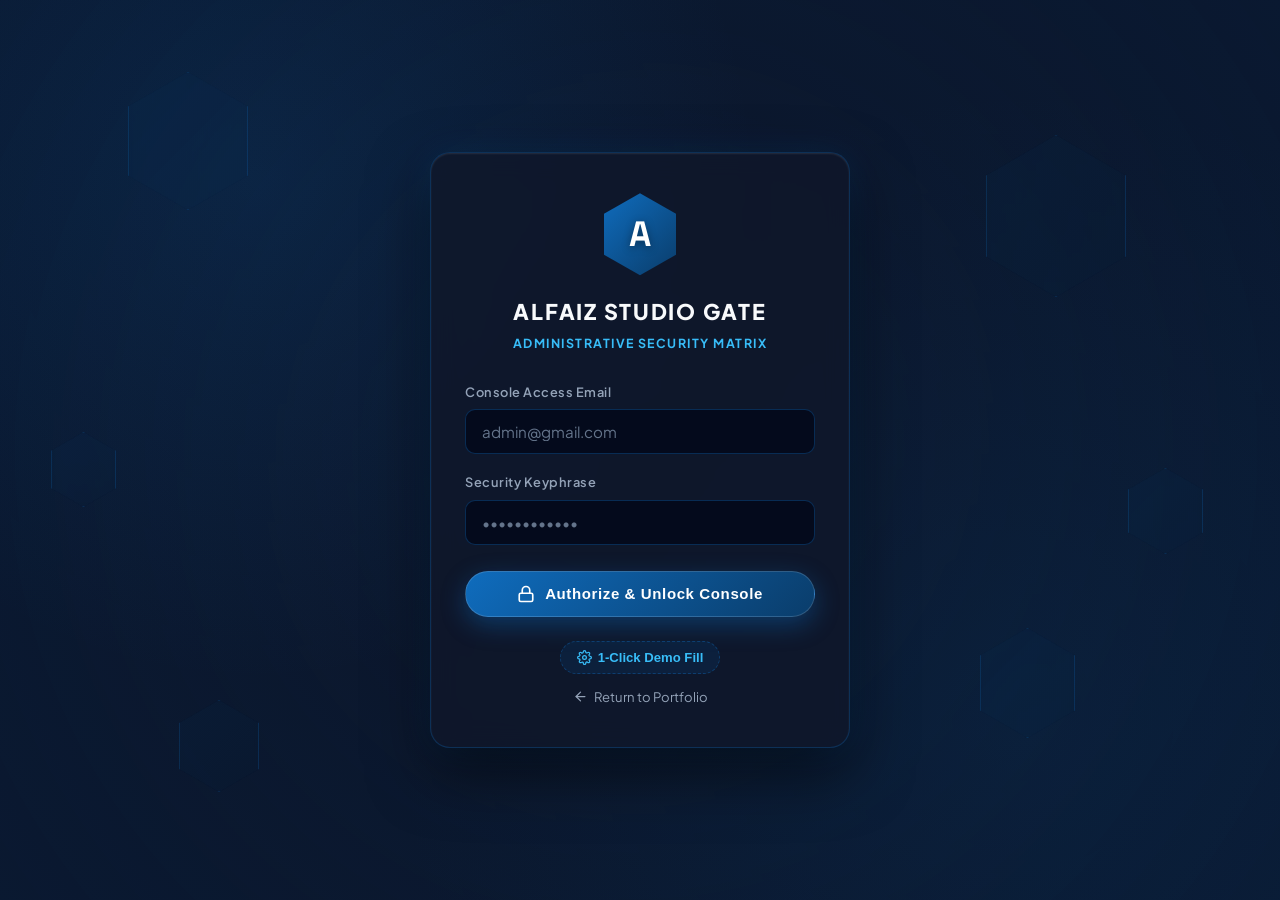
==== admin/index.html @ 5136eddb "ALFAIZ portfolio initial - HTML CSS JS" ====
<!DOCTYPE html>
<html lang="en">
<head>
  <meta charset="UTF-8">
  <meta name="viewport" content="width=device-width, initial-scale=1.0">
  <meta name="description" content="ALFAIZ Studio Control Console - High Performance Web Architecture Admin Matrix">
  <meta name="theme-color" content="#071120">
  <title>ALFAIZ // CONSOLE GATEWAY | Administrative Control Console</title>
  
  <!-- Google Fonts: Plus Jakarta Sans & Space Grotesk -->
  <link rel="preconnect" href="https://fonts.googleapis.com">
  <link rel="preconnect" href="https://fonts.gstatic.com" crossorigin>
  <link href="https://fonts.googleapis.com/css2?family=Plus+Jakarta+Sans:wght@400;500;600;700;800&family=Space+Grotesk:wght@600;700&display=swap" rel="stylesheet">
  
  <!-- Admin CSS -->
  <link rel="stylesheet" href="../css/admin.css">
  <link rel="icon" id="site-favicon" href="data:image/svg+xml,<svg xmlns=%22http://www.w3.org/2000/svg%22 viewBox=%220 0 100 100%22><polygon points=%2250,5 95,28 95,72 50,95 5,72 5,28%22 fill=%22%230F6CBD%22/><text x=%2250%22 y=%2264%22 font-family=%22sans-serif%22 font-weight=%22800%22 font-size=%2246%22 fill=%22white%22 text-anchor=%22middle%22>A</text></svg>">
</head>
<body>

  <div class="admin-layout">
    
    <!-- Sidebar -->
    <aside class="admin-sidebar" role="navigation" aria-label="Admin Navigation">
      <div class="sidebar-header">
        <div class="sidebar-logo-hex" aria-hidden="true">
          <span>A</span>
        </div>
        <div class="sidebar-brand-text">
          <span class="sidebar-brand-title">ALFAIZ STUDIO</span>
          <span class="sidebar-brand-badge">ARCHITECT CONSOLE</span>
        </div>
      </div>

      <nav class="sidebar-nav">
        <!-- 1. Branding -->
        <a href="#branding" class="sidebar-link active" data-tab="branding">
          <svg width="18" height="18" viewBox="0 0 24 24" fill="none" stroke="currentColor" stroke-width="2" stroke-linecap="round" stroke-linejoin="round">
            <path d="M12 2l3.09 6.26L22 9.27l-5 4.87 1.18 6.88L12 17.77l-6.18 3.25L7 14.14 2 9.27l6.91-1.01L12 2z"></path>
          </svg>
          <span>Branding</span>
        </a>

        <!-- 2. Hero -->
        <a href="#hero" class="sidebar-link" data-tab="hero">
          <svg width="18" height="18" viewBox="0 0 24 24" fill="none" stroke="currentColor" stroke-width="2" stroke-linecap="round" stroke-linejoin="round">
            <rect x="2" y="3" width="20" height="14" rx="2" ry="2"></rect>
            <line x1="8" y1="21" x2="16" y2="21"></line>
            <line x1="12" y1="17" x2="12" y2="21"></line>
          </svg>
          <span>Hero</span>
        </a>

        <!-- 3. Projects -->
        <a href="#projects" class="sidebar-link" data-tab="projects">
          <svg width="18" height="18" viewBox="0 0 24 24" fill="none" stroke="currentColor" stroke-width="2" stroke-linecap="round" stroke-linejoin="round">
            <polygon points="12 2 2 7 12 12 22 7 12 2"></polygon>
            <polyline points="2 17 12 22 22 17"></polyline>
            <polyline points="2 12 12 17 22 12"></polyline>
          </svg>
          <span>Projects</span>
        </a>

        <!-- 4. Experience -->
        <a href="#experience" class="sidebar-link" data-tab="experience">
          <svg width="18" height="18" viewBox="0 0 24 24" fill="none" stroke="currentColor" stroke-width="2" stroke-linecap="round" stroke-linejoin="round">
            <circle cx="12" cy="12" r="10"></circle>
            <polyline points="12 6 12 12 16 14"></polyline>
          </svg>
          <span>Experience</span>
        </a>

        <!-- 5. Skills -->
        <a href="#skills" class="sidebar-link" data-tab="skills">
          <svg width="18" height="18" viewBox="0 0 24 24" fill="none" stroke="currentColor" stroke-width="2" stroke-linecap="round" stroke-linejoin="round">
            <polygon points="13 2 3 14 12 14 11 22 21 10 12 10 13 2"></polygon>
          </svg>
          <span>Skills</span>
        </a>

        <!-- 6. Services -->
        <a href="#services" class="sidebar-link" data-tab="services">
          <svg width="18" height="18" viewBox="0 0 24 24" fill="none" stroke="currentColor" stroke-width="2" stroke-linecap="round" stroke-linejoin="round">
            <rect x="2" y="7" width="20" height="14" rx="2" ry="2"></rect>
            <path d="M16 21V5a2 2 0 0 0-2-2h-4a2 2 0 0 0-2 2v16"></path>
          </svg>
          <span>Services</span>
        </a>

        <!-- 7. Gig Generator -->
        <a href="#gig" class="sidebar-link" data-tab="gig">
          <svg width="18" height="18" viewBox="0 0 24 24" fill="none" stroke="currentColor" stroke-width="2" stroke-linecap="round" stroke-linejoin="round">
            <rect x="3" y="3" width="18" height="18" rx="2" ry="2"></rect>
            <circle cx="8.5" cy="8.5" r="1.5"></circle>
            <polyline points="21 15 16 10 5 21"></polyline>
          </svg>
          <span>Gig</span>
        </a>

        <!-- 8. Loader -->
        <a href="#loader" class="sidebar-link" data-tab="loader">
          <svg width="18" height="18" viewBox="0 0 24 24" fill="none" stroke="currentColor" stroke-width="2" stroke-linecap="round" stroke-linejoin="round">
            <line x1="12" y1="2" x2="12" y2="6"></line>
            <line x1="12" y1="18" x2="12" y2="22"></line>
            <line x1="4.93" y1="4.93" x2="7.76" y2="7.76"></line>
            <line x1="16.24" y1="16.24" x2="19.07" y2="19.07"></line>
            <line x1="2" y1="12" x2="6" y2="12"></line>
            <line x1="18" y1="12" x2="22" y2="12"></line>
            <line x1="4.93" y1="19.07" x2="7.76" y2="16.24"></line>
            <line x1="16.24" y1="7.76" x2="19.07" y2="4.93"></line>
          </svg>
          <span>Loader</span>
        </a>

        <!-- 9. SEO -->
        <a href="#seo" class="sidebar-link" data-tab="seo">
          <svg width="18" height="18" viewBox="0 0 24 24" fill="none" stroke="currentColor" stroke-width="2" stroke-linecap="round" stroke-linejoin="round">
            <circle cx="11" cy="11" r="8"></circle>
            <line x1="21" y1="21" x2="16.65" y2="16.65"></line>
          </svg>
          <span>SEO</span>
        </a>
      </nav>

      <div class="sidebar-footer">
        <a href="../index.html" target="_blank" class="sidebar-footer-btn btn-sidebar-view">
          <svg width="15" height="15" viewBox="0 0 24 24" fill="none" stroke="currentColor" stroke-width="2">
            <path d="M18 13v6a2 2 0 0 1-2 2H5a2 2 0 0 1-2-2V8a2 2 0 0 1 2-2h6"></path>
            <polyline points="15 3 21 3 21 9"></polyline>
            <line x1="10" y1="14" x2="21" y2="3"></line>
          </svg>
          <span>Open Live Portfolio</span>
        </a>

        <button type="button" class="sidebar-footer-btn btn-sidebar-logout" id="sidebar-logout-btn">
          <svg width="15" height="15" viewBox="0 0 24 24" fill="none" stroke="currentColor" stroke-width="2">
            <path d="M9 21H5a2 2 0 0 1-2-2V5a2 2 0 0 1 2-2h4"></path>
            <polyline points="16 17 21 12 16 7"></polyline>
            <line x1="21" y1="12" x2="9" y2="12"></line>
          </svg>
          <span>Sign Out of Matrix</span>
        </button>
      </div>
    </aside>

    <!-- Main Content Area -->
    <main class="admin-main">
      
      <!-- Top Sticky Bar -->
      <header class="admin-topbar">
        <div class="admin-topbar-title">
          <button type="button" id="admin-sidebar-toggle" style="background:none; border:none; color:#F8FAFC; cursor:pointer; display:none;" aria-label="Toggle menu">☰</button>
          <span id="topbar-tab-title">Branding</span>
        </div>

        <div class="admin-topbar-status">
          <div class="status-indicator-live">
            <span class="status-dot-pulse"></span>
            <span>Local Matrix Synced</span>
          </div>
        </div>
      </header>

      <div class="admin-content-pane">

        <!-- ================================================================
             TAB 1: BRANDING (localStorage 'alfaiz_branding')
             ================================================================ -->
        <section class="admin-tab-pane" id="tab-branding" style="display: block;">
          <div class="admin-panel-card">
            <div class="panel-header">
              <div>
                <h2 class="panel-title">Studio Identity &amp; Global Tokens</h2>
                <p class="panel-desc">Configure brand labels, favicon, and core system palette saved in local storage.</p>
              </div>
            </div>

            <form id="branding-form">
              <div class="admin-grid-2col" style="margin-bottom: 20px;">
                <div class="admin-field-group">
                  <label for="brand-logo-text" class="admin-field-label">Header Logo Text</label>
                  <input type="text" id="brand-logo-text" class="admin-input" placeholder="ALFAIZ | Web Architect" required>
                </div>

                <div class="admin-field-group">
                  <label for="brand-favicon-url" class="admin-field-label">Favicon Path / URL</label>
                  <input type="text" id="brand-favicon-url" class="admin-input" placeholder="favicon.ico">
                </div>
              </div>

              <div class="admin-grid-3col" style="margin-bottom: 26px;">
                <div class="admin-field-group">
                  <label for="brand-color-primary" class="admin-field-label">Primary Blue Token</label>
                  <input type="color" id="brand-color-primary" class="admin-input" value="#0F6CBD" style="height: 46px; padding: 4px;">
                </div>

                <div class="admin-field-group">
                  <label for="brand-color-dark" class="admin-field-label">Dark Blue Token</label>
                  <input type="color" id="brand-color-dark" class="admin-input" value="#0A3D6B" style="height: 46px; padding: 4px;">
                </div>

                <div class="admin-field-group">
                  <label for="brand-color-accent" class="admin-field-label">Cyan Accent Token</label>
                  <input type="color" id="brand-color-accent" class="admin-input" value="#38BDF8" style="height: 46px; padding: 4px;">
                </div>
              </div>

              <button type="submit" class="admin-btn admin-btn-primary">Save Branding Settings</button>
            </form>
          </div>
        </section>

        <!-- ================================================================
             TAB 2: HERO (localStorage 'alfaiz_hero')
             ================================================================ -->
        <section class="admin-tab-pane" id="tab-hero" style="display: none;">
          <div class="admin-panel-card">
            <div class="panel-header">
              <div>
                <h2 class="panel-title">Hero Section Messaging &amp; CTAs</h2>
                <p class="panel-desc">Update availability badge, H1 headlines, gray description, and primary button labels.</p>
              </div>
            </div>

            <form id="hero-form">
              <div class="admin-field-group" style="margin-bottom: 20px;">
                <label for="hero-badge-input" class="admin-field-label">Availability Badge Text</label>
                <input type="text" id="hero-badge-input" class="admin-input" placeholder="Available for freelance projects" required>
              </div>

              <div class="admin-grid-3col" style="margin-bottom: 20px;">
                <div class="admin-field-group">
                  <label for="hero-h1-part1" class="admin-field-label">H1 Prefix</label>
                  <input type="text" id="hero-h1-part1" class="admin-input" placeholder="Architecting" required>
                </div>

                <div class="admin-field-group">
                  <label for="hero-h1-gradient" class="admin-field-label">H1 Gradient Word</label>
                  <input type="text" id="hero-h1-gradient" class="admin-input" placeholder="Future-Ready" required>
                </div>

                <div class="admin-field-group">
                  <label for="hero-h1-part3" class="admin-field-label">H1 Suffix</label>
                  <input type="text" id="hero-h1-part3" class="admin-input" placeholder="Web Systems With Pure Speed" required>
                </div>
              </div>

              <div class="admin-field-group" style="margin-bottom: 20px;">
                <label for="hero-desc-input" class="admin-field-label">Corporate Description Copy</label>
                <textarea id="hero-desc-input" class="admin-input admin-textarea" rows="4" required></textarea>
              </div>

              <div class="admin-grid-2col" style="margin-bottom: 26px;">
                <div class="admin-field-group">
                  <label for="hero-btn1-input" class="admin-field-label">Primary Button Text (Blue)</label>
                  <input type="text" id="hero-btn1-input" class="admin-input" placeholder="Explore Selected Works" required>
                </div>

                <div class="admin-field-group">
                  <label for="hero-btn2-input" class="admin-field-label">Secondary Button Text (Fiverr)</label>
                  <input type="text" id="hero-btn2-input" class="admin-input" placeholder="Order Fiverr Gig" required>
                </div>
              </div>

              <button type="submit" class="admin-btn admin-btn-primary">Save Hero Matrix</button>
            </form>
          </div>
        </section>

        <!-- ================================================================
             TAB 3: PROJECTS CRUD (localStorage 'alfaiz_portfolio_v2')
             ================================================================ -->
        <section class="admin-tab-pane" id="tab-projects" style="display: none;">
          <!-- Add / Edit Project Form Card -->
          <div class="admin-panel-card">
            <div class="panel-header">
              <div>
                <h2 class="panel-title">Add / Edit System Deployment</h2>
                <p class="panel-desc">Manage the master project list loaded by projects.html and project-detail.html.</p>
              </div>
              <button type="button" class="admin-btn admin-btn-secondary" id="reset-projects-btn">Reset Defaults</button>
            </div>

            <form id="project-form">
              <input type="hidden" id="project-id-field">

              <div class="admin-grid-3col" style="margin-bottom: 20px;">
                <div class="admin-field-group">
                  <label for="project-title-input" class="admin-field-label">System Title *</label>
                  <input type="text" id="project-title-input" class="admin-input" placeholder="e.g. Nexus Global Financial Engine" required>
                </div>

                <div class="admin-field-group">
                  <label for="project-cat-input" class="admin-field-label">Category *</label>
                  <input type="text" id="project-cat-input" class="admin-input" placeholder="e.g. Fintech Core" required>
                </div>

                <div class="admin-field-group">
                  <label for="project-badge-input" class="admin-field-label">Speed / Status Badge</label>
                  <input type="text" id="project-badge-input" class="admin-input" placeholder="e.g. 99/100 SPEED">
                </div>
              </div>

              <div class="admin-grid-2col" style="margin-bottom: 20px;">
                <div class="admin-field-group">
                  <label for="project-img-input" class="admin-field-label">16:9 Cover Image URL *</label>
                  <input type="url" id="project-img-input" class="admin-input" placeholder="https://images.unsplash.com/..." required>
                </div>

                <div class="admin-field-group">
                  <label for="project-video-input" class="admin-field-label">Video Embed URL (YouTube/Demo)</label>
                  <input type="url" id="project-video-input" class="admin-input" placeholder="https://www.youtube-nocookie.com/embed/...">
                </div>
              </div>

              <div class="admin-field-group" style="margin-bottom: 20px;">
                <label for="project-desc-input" class="admin-field-label">Architecture Summary *</label>
                <textarea id="project-desc-input" class="admin-input admin-textarea" rows="3" placeholder="Describe the engineering architecture, latency reductions, and zero-framework implementation..." required></textarea>
              </div>

              <div class="admin-field-group" style="margin-bottom: 26px;">
                <label for="project-tags-input" class="admin-field-label">Technology Tags (comma-separated)</label>
                <input type="text" id="project-tags-input" class="admin-input" placeholder="Pure Vanilla JS, WebSocket, Canvas 2D, Binary Buffers">
              </div>

              <div style="display: flex; gap: 12px;">
                <button type="submit" class="admin-btn admin-btn-primary" id="project-submit-btn">Add System to Portfolio</button>
                <button type="button" class="admin-btn admin-btn-secondary" id="project-cancel-btn" style="display: none;">Cancel</button>
              </div>
            </form>
          </div>

          <!-- Existing Projects Table Card -->
          <div class="admin-panel-card">
            <div class="panel-header">
              <div>
                <h2 class="panel-title">Active Systems in Database</h2>
                <p class="panel-desc">All projects synced in localStorage key 'alfaiz_portfolio_v2'.</p>
              </div>
            </div>

            <div class="projects-table-wrap">
              <table class="admin-table">
                <thead>
                  <tr>
                    <th>Preview</th>
                    <th>System Name</th>
                    <th>Category</th>
                    <th>Tags</th>
                    <th>Status</th>
                    <th>Actions</th>
                  </tr>
                </thead>
                <tbody id="projects-table-body">
                  <!-- Populated dynamically by js/admin.js -->
                </tbody>
              </table>
            </div>
          </div>
        </section>

        <!-- ================================================================
             TAB 4: EXPERIENCE
             ================================================================ -->
        <section class="admin-tab-pane" id="tab-experience" style="display: none;">
          <div class="admin-panel-card">
            <div class="panel-header">
              <div>
                <h2 class="panel-title">Vertical Timeline Milestones</h2>
                <p class="panel-desc">Configure the career track record displayed on experience.html.</p>
              </div>
            </div>

            <div style="display: flex; flex-direction: column; gap: 16px;">
              <div style="background: rgba(2,6,23,0.5); padding: 20px; border-radius: 12px; border: 1px solid var(--admin-border);">
                <span class="table-badge" style="margin-bottom: 8px; display: inline-block;">2023 - PRESENT</span>
                <h3 style="font-size: 1.15rem; color: #F8FAFC; margin-bottom: 4px;">Principal Web Architect</h3>
                <div style="color: var(--admin-cyan); font-size: 0.88rem; margin-bottom: 10px;">Enterprise Distributed Systems</div>
                <p style="color: var(--admin-text-muted); font-size: 0.9rem;">Leading frontend architectural strategy for high-scale enterprise platforms. Replaced bloated framework bundles with vanilla micro-frontends.</p>
              </div>

              <div style="background: rgba(2,6,23,0.5); padding: 20px; border-radius: 12px; border: 1px solid var(--admin-border);">
                <span class="table-badge" style="margin-bottom: 8px; display: inline-block;">2021 - 2023</span>
                <h3 style="font-size: 1.15rem; color: #F8FAFC; margin-bottom: 4px;">Senior Web Performance Engineer</h3>
                <div style="color: var(--admin-cyan); font-size: 0.88rem; margin-bottom: 10px;">Global Institutional Liquidity Platform</div>
                <p style="color: var(--admin-text-muted); font-size: 0.9rem;">Spearheaded low-latency UI engineering for institutional algorithmic trading desks. Eliminated UI thread blocking and GC pauses.</p>
              </div>

              <div style="background: rgba(2,6,23,0.5); padding: 20px; border-radius: 12px; border: 1px solid var(--admin-border);">
                <span class="table-badge" style="margin-bottom: 8px; display: inline-block;">2019 - 2021</span>
                <h3 style="font-size: 1.15rem; color: #F8FAFC; margin-bottom: 4px;">Lead Frontend Systems Architect</h3>
                <div style="color: var(--admin-cyan); font-size: 0.88rem; margin-bottom: 10px;">Omnichannel Digital Engineering</div>
                <p style="color: var(--admin-text-muted); font-size: 0.9rem;">Standardized enterprise design systems, component specifications, and client-side caching strategies serving over 15 million monthly active users.</p>
              </div>
            </div>
          </div>
        </section>

        <!-- ================================================================
             TAB 5: SKILLS
             ================================================================ -->
        <section class="admin-tab-pane" id="tab-skills" style="display: none;">
          <div class="admin-panel-card">
            <div class="panel-header">
              <div>
                <h2 class="panel-title">Core Architectural Competencies</h2>
                <p class="panel-desc">Master engineering capabilities, benchmarks, and protocols.</p>
              </div>
            </div>

            <div class="admin-grid-3col">
              <div style="background: rgba(2,6,23,0.6); padding: 20px; border-radius: 12px; border: 1px solid var(--admin-border);">
                <h3 style="color: #38BDF8; font-size: 1rem; margin-bottom: 10px;">Frontend Standards</h3>
                <ul style="color: var(--admin-text-muted); font-size: 0.88rem; list-style: inside disc; display: flex; flex-direction: column; gap: 6px;">
                  <li>Native HTML5 Semantics</li>
                  <li>CSS Grid &amp; Flexbox Layouts</li>
                  <li>Pure Vanilla ES6+ Modules</li>
                  <li>Web Components &amp; Shadow DOM</li>
                </ul>
              </div>

              <div style="background: rgba(2,6,23,0.6); padding: 20px; border-radius: 12px; border: 1px solid var(--admin-border);">
                <h3 style="color: #38BDF8; font-size: 1rem; margin-bottom: 10px;">Performance &amp; Profiling</h3>
                <ul style="color: var(--admin-text-muted); font-size: 0.88rem; list-style: inside disc; display: flex; flex-direction: column; gap: 6px;">
                  <li>Core Web Vitals 99+ Certification</li>
                  <li>Memory Leak &amp; Heap Trace Audit</li>
                  <li>Canvas 2D Hardware Acceleration</li>
                  <li>Zero Layout Thrashing Enforcement</li>
                </ul>
              </div>

              <div style="background: rgba(2,6,23,0.6); padding: 20px; border-radius: 12px; border: 1px solid var(--admin-border);">
                <h3 style="color: #38BDF8; font-size: 1rem; margin-bottom: 10px;">Real-Time &amp; Security</h3>
                <ul style="color: var(--admin-text-muted); font-size: 0.88rem; list-style: inside disc; display: flex; flex-direction: column; gap: 6px;">
                  <li>Binary WebSocket ArrayBuffers</li>
                  <li>Server-Sent Events (SSE)</li>
                  <li>WebCrypto SubtleCrypto Signing</li>
                  <li>CSP Level 3 Strict Sandboxing</li>
                </ul>
              </div>
            </div>
          </div>
        </section>

        <!-- ================================================================
             TAB 6: SERVICES
             ================================================================ -->
        <section class="admin-tab-pane" id="tab-services" style="display: none;">
          <div class="admin-panel-card">
            <div class="panel-header">
              <div>
                <h2 class="panel-title">Active Service Offerings</h2>
                <p class="panel-desc">All 6 offerings mirrored from services.html.</p>
              </div>
            </div>

            <div class="admin-grid-3col">
              <div style="background: rgba(2,6,23,0.5); padding: 20px; border-radius: 12px; border: 1px solid var(--admin-border);">
                <h3 style="font-size: 1.05rem; color:#F8FAFC; margin-bottom: 6px;">01. Enterprise Architecture</h3>
                <p style="color: var(--admin-text-muted); font-size: 0.84rem;">Frontend blueprinting, decoupling monoliths, tokenized design systems.</p>
              </div>

              <div style="background: rgba(2,6,23,0.5); padding: 20px; border-radius: 12px; border: 1px solid var(--admin-border);">
                <h3 style="font-size: 1.05rem; color:#F8FAFC; margin-bottom: 6px;">02. Vanilla JS Engineering</h3>
                <p style="color: var(--admin-text-muted); font-size: 0.84rem;">Custom web applications and 3D glass interfaces with 0 dependencies.</p>
              </div>

              <div style="background: rgba(2,6,23,0.5); padding: 20px; border-radius: 12px; border: 1px solid var(--admin-border);">
                <h3 style="font-size: 1.05rem; color:#F8FAFC; margin-bottom: 6px;">03. Performance Auditing</h3>
                <p style="color: var(--admin-text-muted); font-size: 0.84rem;">Deep memory profiling and guaranteed 95+ Core Web Vitals.</p>
              </div>

              <div style="background: rgba(2,6,23,0.5); padding: 20px; border-radius: 12px; border: 1px solid var(--admin-border);">
                <h3 style="font-size: 1.05rem; color:#F8FAFC; margin-bottom: 6px;">04. Headless Modernization</h3>
                <p style="color: var(--admin-text-muted); font-size: 0.84rem;">Decoupled frontend transitions with offline IndexedDB caching.</p>
              </div>

              <div style="background: rgba(2,6,23,0.5); padding: 20px; border-radius: 12px; border: 1px solid var(--admin-border);">
                <h3 style="font-size: 1.05rem; color:#F8FAFC; margin-bottom: 6px;">05. Real-Time Telemetry</h3>
                <p style="color: var(--admin-text-muted); font-size: 0.84rem;">Binary WebSocket dashboards with 60FPS fluid canvas graphics.</p>
              </div>

              <div style="background: rgba(2,6,23,0.5); padding: 20px; border-radius: 12px; border: 1px solid var(--admin-border);">
                <h3 style="font-size: 1.05rem; color:#F8FAFC; margin-bottom: 6px;">06. Fiverr Fast-Track</h3>
                <p style="color: var(--admin-text-muted); font-size: 0.84rem;">Escrow-protected custom delivery in 24 to 72 business hours.</p>
              </div>
            </div>
          </div>
        </section>

        <!-- ================================================================
             TAB 7: GIG GENERATOR (Canvas 1280x769)
             ================================================================ -->
        <section class="admin-tab-pane" id="tab-gig" style="display: none;">
          <div class="admin-panel-card">
            <div class="panel-header">
              <div>
                <h2 class="panel-title">Fiverr Gig Image Generator (1280 x 769 px)</h2>
                <p class="panel-desc">Render and export verified high-resolution Fiverr gig cover images using the HTML5 Canvas API.</p>
              </div>
              <button type="button" class="admin-btn admin-btn-primary" id="download-gig-btn">
                <svg width="16" height="16" viewBox="0 0 24 24" fill="none" stroke="currentColor" stroke-width="2.2">
                  <path d="M21 15v4a2 2 0 0 1-2 2H5a2 2 0 0 1-2-2v-4"></path>
                  <polyline points="7 10 12 15 17 10"></polyline>
                  <line x1="12" y1="15" x2="12" y2="3"></line>
                </svg>
                <span>Download Gig Image (.png)</span>
              </button>
            </div>

            <div class="gig-generator-layout">
              <!-- Controls Column -->
              <div style="display: flex; flex-direction: column; gap: 16px;">
                <div class="admin-field-group">
                  <label for="gig-title-input" class="admin-field-label">Gig Headline</label>
                  <input type="text" id="gig-title-input" class="admin-input" value="ARCHITECTING FUTURE-READY WEB SYSTEMS">
                </div>

                <div class="admin-field-group">
                  <label for="gig-subtitle-input" class="admin-field-label">Subtitle / Promise</label>
                  <input type="text" id="gig-subtitle-input" class="admin-input" value="Pure Vanilla Performance • Sub-Second 0.3s Latency • Zero Framework Bloat">
                </div>

                <div class="admin-field-group">
                  <label for="gig-badge-input" class="admin-field-label">Top Trust Badge</label>
                  <input type="text" id="gig-badge-input" class="admin-input" value="VERIFIED PRO ARCHITECT • TOP RATED">
                </div>

                <div class="admin-field-group">
                  <label for="gig-bullet-1" class="admin-field-label">Feature Bullet 1</label>
                  <input type="text" id="gig-bullet-1" class="admin-input" value="✔ 100/100 Google Core Web Vitals Guaranteed">
                </div>

                <div class="admin-field-group">
                  <label for="gig-bullet-2" class="admin-field-label">Feature Bullet 2</label>
                  <input type="text" id="gig-bullet-2" class="admin-input" value="✔ Sub-Millisecond WebSocket &amp; 3D Glass UI">
                </div>

                <div class="admin-field-group">
                  <label for="gig-bullet-3" class="admin-field-label">Feature Bullet 3</label>
                  <input type="text" id="gig-bullet-3" class="admin-input" value="✔ 0 KB Framework Dependencies • Instant Render">
                </div>

                <div class="admin-field-group">
                  <label for="gig-theme-select" class="admin-field-label">Color Theme Profile</label>
                  <select id="gig-theme-select" class="admin-input admin-select">
                    <option value="navy">Navy Blue Enterprise (#0A1931)</option>
                    <option value="cyan">Cyber Cyan Dark (#020B18)</option>
                    <option value="solid">Solid Minimalist Dark (#0B192C)</option>
                  </select>
                </div>
              </div>

              <!-- Live Canvas Preview Box -->
              <div class="canvas-preview-box">
                <div class="canvas-info-strip">
                  <span>CANVAS PREVIEW • RATIO 1280:769 (FIVERR OPTIMIZED)</span>
                  <span style="color: #10B981;">60 FPS RENDER</span>
                </div>
                <!-- 1280 x 769 native resolution canvas -->
                <canvas id="gig-canvas" width="1280" height="769" class="gig-canvas-el"></canvas>
              </div>
            </div>
          </div>
        </section>

        <!-- ================================================================
             TAB 8: LOADER SETTINGS (localStorage 'alfaiz_loader_settings')
             ================================================================ -->
        <section class="admin-tab-pane" id="tab-loader" style="display: none;">
          <div class="admin-panel-card">
            <div class="panel-header">
              <div>
                <h2 class="panel-title">Global Preloader Configuration</h2>
                <p class="panel-desc">Customize loader animation type, timing speed, and accent colors for index.html.</p>
              </div>
              <button type="button" class="admin-btn admin-btn-secondary" id="test-loader-btn">Test Preloader Settings</button>
            </div>

            <form id="loader-settings-form">
              <div class="admin-grid-3col" style="margin-bottom: 24px;">
                <div class="admin-field-group">
                  <label for="loader-type-select" class="admin-field-label">Animation Type</label>
                  <select id="loader-type-select" class="admin-input admin-select">
                    <option value="circle">Circular Progress + Hexagon Logo</option>
                    <option value="progress">Linear Horizon Bar</option>
                    <option value="dots">Pulsing Multi-Dots</option>
                  </select>
                </div>

                <div class="admin-field-group">
                  <label for="loader-speed-select" class="admin-field-label">Timing Velocity</label>
                  <select id="loader-speed-select" class="admin-input admin-select">
                    <option value="fast">Fast (0.8s Total)</option>
                    <option value="normal" selected>Normal Corporate (1.4s Total)</option>
                    <option value="deliberate">Deliberate Enterprise (2.2s Total)</option>
                  </select>
                </div>

                <div class="admin-field-group">
                  <label for="loader-color-input" class="admin-field-label">Indicator Color</label>
                  <input type="color" id="loader-color-input" class="admin-input" value="#0F6CBD" style="height: 46px; padding: 4px;">
                </div>
              </div>

              <div style="background: rgba(2,6,23,0.5); padding: 20px; border-radius: 12px; border: 1px solid var(--admin-border); margin-bottom: 24px;">
                <h3 style="color: #38BDF8; font-size: 0.95rem; margin-bottom: 6px;">Solid White Background Guarantee</h3>
                <p style="color: var(--admin-text-muted); font-size: 0.88rem;">The production loader component is locked to <strong>SOLID WHITE #FFFFFF</strong> with zero transparency to prevent any hero element leakage during resource initialization.</p>
              </div>

              <button type="submit" class="admin-btn admin-btn-primary">Save Loader Configuration</button>
            </form>
          </div>
        </section>

        <!-- ================================================================
             TAB 9: SEO (localStorage 'alfaiz_seo')
             ================================================================ -->
        <section class="admin-tab-pane" id="tab-seo" style="display: none;">
          <div class="admin-panel-card">
            <div class="panel-header">
              <div>
                <h2 class="panel-title">SEO &amp; OpenGraph Meta Matrix</h2>
                <p class="panel-desc">Configure search crawl metadata and preview how your portfolio renders on Google SERPs.</p>
              </div>
            </div>

            <form id="seo-form">
              <div class="admin-field-group" style="margin-bottom: 20px;">
                <label for="seo-title-input" class="admin-field-label">Page Meta Title (50-60 characters)</label>
                <input type="text" id="seo-title-input" class="admin-input" value="ALFAIZ | Web Architect - High Performance Web Systems" required>
              </div>

              <div class="admin-field-group" style="margin-bottom: 20px;">
                <label for="seo-desc-input" class="admin-field-label">Meta Description (140-160 characters)</label>
                <textarea id="seo-desc-input" class="admin-input admin-textarea" rows="3" required>High-performance digital engineering crafted without framework overhead. Sub-second latency, rock-solid architectural stability, and frictionless scalability.</textarea>
              </div>

              <div class="admin-field-group" style="margin-bottom: 26px;">
                <label for="seo-keywords-input" class="admin-field-label">Meta Keywords</label>
                <input type="text" id="seo-keywords-input" class="admin-input" value="Web Architect, Vanilla JS, Performance Engineering, Core Web Vitals, Enterprise Frontend">
              </div>

              <!-- Live Google SERP Snippet Preview -->
              <div style="background: #FFFFFF; color: #1e293b; padding: 22px; border-radius: 12px; margin-bottom: 26px; border: 1px solid #DBEAFE;">
                <div style="font-size: 0.76rem; color: #475569; margin-bottom: 4px;">https://alfaiz-architect.com</div>
                <div id="serp-title-preview" style="font-size: 1.15rem; color: #1a0dab; font-weight: 600; text-decoration: underline; margin-bottom: 4px;">
                  ALFAIZ | Web Architect - High Performance Web Systems
                </div>
                <div id="serp-desc-preview" style="font-size: 0.88rem; color: #4b5563; line-height: 1.5;">
                  High-performance digital engineering crafted without framework overhead. Sub-second latency, rock-solid architectural stability, and frictionless scalability.
                </div>
              </div>

              <button type="submit" class="admin-btn admin-btn-primary">Save SEO Settings</button>
            </form>
          </div>
        </section>

      </div>
    </main>

  </div>

  <!-- Global Admin Toast Notification -->
  <div class="admin-toast" id="admin-toast" role="status" aria-live="polite">
    <svg width="20" height="20" viewBox="0 0 24 24" fill="none" stroke="#10B981" stroke-width="2.5">
      <polyline points="20 6 9 17 4 12"></polyline>
    </svg>
    <span id="toast-message">Configuration saved successfully!</span>
  </div>

  <!-- Admin System JS -->
  <script src="../js/admin.js"></script>
</body>
</html>
---- css/admin.css ----
/* ==========================================================================
   ALFAIZ | Administrative Security Matrix & Console Styles
   Theme: High-Tech Security Matrix (Dark Navy #0A1931, Cyan & Blue #0F6CBD)
   ========================================================================== */

:root {
  --admin-bg: #0A1931;
  --admin-surface: #0F172A;
  --admin-surface-card: rgba(15, 23, 42, 0.85);
  --admin-sidebar-bg: #071120;
  --admin-border: rgba(15, 108, 189, 0.28);
  --admin-border-focus: #0F6CBD;
  --admin-blue-primary: #0F6CBD;
  --admin-blue-dark: #0A3D6B;
  --admin-blue-glow: rgba(15, 108, 189, 0.4);
  --admin-cyan: #38BDF8;
  --admin-text-main: #F1F5F9;
  --admin-text-muted: #94A3B8;
  --admin-text-dim: #64748B;
  --admin-success: #10B981;
  --admin-danger: #EF4444;
  --admin-font: 'Plus Jakarta Sans', -apple-system, BlinkMacSystemFont, sans-serif;
  --admin-mono: 'Space Grotesk', monospace;
}

*, *::before, *::after {
  box-sizing: border-box;
  margin: 0;
  padding: 0;
}

body {
  font-family: var(--admin-font);
  color: var(--admin-text-main);
  background-color: var(--admin-bg);
  line-height: 1.6;
  min-height: 100vh;
  -webkit-font-smoothing: antialiased;
}

/* --------------------------------------------------------------------------
   1. Admin Login Page: Floating Hexagons & Center Card (420px)
   -------------------------------------------------------------------------- */
body.admin-login-body {
  background-color: #0A1931;
  display: flex;
  align-items: center;
  justify-content: center;
  position: relative;
  overflow: hidden;
  padding: 24px;
}

/* Floating Hexagons via pseudo-element & background elements */
.admin-login-body::before {
  content: '';
  position: fixed;
  inset: 0;
  background: 
    radial-gradient(circle at 20% 20%, rgba(15, 108, 189, 0.15) 0%, transparent 40%),
    radial-gradient(circle at 80% 80%, rgba(10, 61, 107, 0.2) 0%, transparent 50%),
    radial-gradient(circle at 50% 50%, rgba(15, 23, 42, 0.6) 0%, #0A1931 100%);
  pointer-events: none;
  z-index: 0;
}

/* Floating Hexagon Containers */
.hex-backdrop {
  position: fixed;
  inset: 0;
  pointer-events: none;
  z-index: 1;
  overflow: hidden;
}

.floating-hex {
  position: absolute;
  width: 90px;
  height: 104px;
  clip-path: polygon(50% 0%, 100% 25%, 100% 75%, 50% 100%, 0% 75%, 0% 25%);
  border: 1px solid rgba(15, 108, 189, 0.22);
  background: linear-gradient(135deg, rgba(15, 108, 189, 0.04) 0%, rgba(10, 61, 107, 0.02) 100%);
  backdrop-filter: blur(2px);
  will-change: transform;
}

.hex-1 {
  top: 8%;
  left: 10%;
  width: 120px;
  height: 138px;
  animation: floatHex 12s ease-in-out infinite alternate;
}

.hex-2 {
  bottom: 12%;
  left: 14%;
  width: 80px;
  height: 92px;
  animation: floatHex 9s ease-in-out infinite alternate-reverse;
}

.hex-3 {
  top: 15%;
  right: 12%;
  width: 140px;
  height: 162px;
  animation: floatHex 14s ease-in-out infinite alternate;
}

.hex-4 {
  bottom: 18%;
  right: 16%;
  width: 95px;
  height: 110px;
  animation: floatHex 10s ease-in-out infinite alternate-reverse;
}

.hex-5 {
  top: 48%;
  left: 4%;
  width: 65px;
  height: 75px;
  animation: floatHex 8s ease-in-out infinite alternate;
}

.hex-6 {
  top: 52%;
  right: 6%;
  width: 75px;
  height: 86px;
  animation: floatHex 11s ease-in-out infinite alternate-reverse;
}

@keyframes floatHex {
  0% {
    transform: translateY(0) rotate(0deg);
    border-color: rgba(15, 108, 189, 0.18);
  }
  50% {
    border-color: rgba(15, 108, 189, 0.38);
    box-shadow: 0 0 20px rgba(15, 108, 189, 0.15);
  }
  100% {
    transform: translateY(-28px) rotate(15deg);
    border-color: rgba(15, 108, 189, 0.22);
  }
}

/* Center Login Card: exactly 420px, rgba(15,23,42,0.8), blur 12px, border #0F6CBD */
.login-card {
  position: relative;
  z-index: 10;
  width: 420px;
  max-width: 100%;
  background: rgba(15, 23, 42, 0.8);
  backdrop-filter: blur(12px);
  -webkit-backdrop-filter: blur(12px);
  border: 1px solid rgba(15, 108, 189, 0.3);
  border-radius: 20px;
  box-shadow: 
    0 24px 60px rgba(0, 0, 0, 0.55),
    0 0 35px rgba(15, 108, 189, 0.18),
    inset 0 1px 2px rgba(255, 255, 255, 0.1);
  padding: 40px 34px;
  display: flex;
  flex-direction: column;
  align-items: center;
  transition: border-color 0.3s ease, box-shadow 0.3s ease;
}

.login-card:hover {
  border-color: rgba(15, 108, 189, 0.45);
  box-shadow: 
    0 28px 70px rgba(0, 0, 0, 0.65),
    0 0 45px rgba(15, 108, 189, 0.25);
}

/* Hexagon Logo */
.hex-logo-wrapper {
  position: relative;
  margin-bottom: 20px;
  display: flex;
  align-items: center;
  justify-content: center;
}

.hex-logo-shape {
  width: 72px;
  height: 82px;
  clip-path: polygon(50% 0%, 100% 25%, 100% 75%, 50% 100%, 0% 75%, 0% 25%);
  background: linear-gradient(135deg, #0F6CBD 0%, #0A3D6B 100%);
  display: flex;
  align-items: center;
  justify-content: center;
  color: #FFFFFF;
  box-shadow: 0 0 20px rgba(15, 108, 189, 0.6);
  position: relative;
  transition: transform 0.3s ease;
}

.hex-logo-shape:hover {
  transform: scale(1.06) rotate(5deg);
}

.hex-logo-letter {
  font-family: var(--admin-mono);
  font-size: 2.2rem;
  font-weight: 800;
  letter-spacing: -0.02em;
  color: #FFFFFF;
  text-shadow: 0 2px 8px rgba(0, 0, 0, 0.4);
}

/* Titles */
.login-title {
  font-size: 1.35rem;
  font-weight: 800;
  letter-spacing: 0.08em;
  color: #F8FAFC;
  text-align: center;
  margin-bottom: 4px;
}

.login-subtitle {
  font-size: 0.78rem;
  font-weight: 700;
  letter-spacing: 0.12em;
  text-transform: uppercase;
  color: var(--admin-cyan);
  text-align: center;
  margin-bottom: 28px;
}

/* Login Form */
.login-form {
  width: 100%;
  display: flex;
  flex-direction: column;
  gap: 18px;
}

.admin-field-group {
  display: flex;
  flex-direction: column;
  gap: 7px;
  width: 100%;
}

.admin-field-label {
  font-size: 0.8rem;
  font-weight: 600;
  color: var(--admin-text-muted);
  letter-spacing: 0.04em;
  display: flex;
  justify-content: space-between;
}

.admin-input-wrap {
  position: relative;
  width: 100%;
}

.admin-input {
  width: 100%;
  background: rgba(2, 6, 23, 0.7);
  border: 1px solid rgba(15, 108, 189, 0.35);
  border-radius: 10px;
  color: #F8FAFC;
  padding: 12px 16px;
  font-size: 0.95rem;
  font-family: var(--admin-font);
  outline: none;
  transition: all 0.2s ease;
}

.admin-input:focus {
  border-color: var(--admin-blue-primary);
  background: rgba(2, 6, 23, 0.9);
  box-shadow: 0 0 0 3px rgba(15, 108, 189, 0.25), 0 0 16px rgba(15, 108, 189, 0.2);
}

.admin-input::placeholder {
  color: var(--admin-text-dim);
}

/* Authorize Button (Gradient #0F6CBD to #0A3D6B) */
.btn-auth-unlock {
  width: 100%;
  background: linear-gradient(135deg, #0F6CBD 0%, #0A3D6B 100%);
  color: #FFFFFF;
  border: 1px solid rgba(255, 255, 255, 0.15);
  border-radius: 50px;
  padding: 13px 20px;
  font-size: 0.94rem;
  font-weight: 700;
  letter-spacing: 0.04em;
  cursor: pointer;
  display: inline-flex;
  align-items: center;
  justify-content: center;
  gap: 10px;
  box-shadow: 0 8px 24px rgba(15, 108, 189, 0.4);
  transition: all 0.25s ease;
  margin-top: 8px;
}

.btn-auth-unlock:hover {
  background: linear-gradient(135deg, #1377ce 0%, #0c4a81 100%);
  transform: translateY(-2px);
  box-shadow: 0 12px 28px rgba(15, 108, 189, 0.55), 0 0 20px rgba(15, 108, 189, 0.35);
}

.btn-auth-unlock:active {
  transform: translateY(0);
}

/* Error Notification */
.auth-error-banner {
  display: none;
  width: 100%;
  background: rgba(239, 68, 68, 0.15);
  border: 1px solid rgba(239, 68, 68, 0.4);
  color: #FCA5A5;
  font-size: 0.82rem;
  font-weight: 600;
  padding: 10px 14px;
  border-radius: 8px;
  text-align: center;
}

.auth-error-banner.active {
  display: block;
  animation: shakeError 0.4s ease;
}

@keyframes shakeError {
  0%, 100% { transform: translateX(0); }
  20%, 60% { transform: translateX(-6px); }
  40%, 80% { transform: translateX(6px); }
}

/* Secondary Actions / Links */
.login-card-links {
  display: flex;
  flex-direction: column;
  align-items: center;
  gap: 12px;
  margin-top: 24px;
  width: 100%;
}

.demo-fill-btn {
  background: rgba(15, 108, 189, 0.12);
  border: 1px dashed rgba(15, 108, 189, 0.4);
  color: var(--admin-cyan);
  font-size: 0.82rem;
  font-weight: 600;
  padding: 8px 16px;
  border-radius: 50px;
  cursor: pointer;
  display: inline-flex;
  align-items: center;
  gap: 6px;
  transition: all 0.2s ease;
}

.demo-fill-btn:hover {
  background: rgba(15, 108, 189, 0.22);
  border-color: var(--admin-blue-primary);
  color: #FFFFFF;
}

.return-portfolio-link {
  color: var(--admin-text-muted);
  font-size: 0.82rem;
  text-decoration: none;
  display: inline-flex;
  align-items: center;
  gap: 6px;
  transition: color 0.2s ease;
}

.return-portfolio-link:hover {
  color: #FFFFFF;
}

/* --------------------------------------------------------------------------
   2. Admin Dashboard Layout: Sidebar + Main Content
   -------------------------------------------------------------------------- */
.admin-layout {
  display: flex;
  min-height: 100vh;
  background-color: #07101e;
}

/* Sidebar */
.admin-sidebar {
  width: 270px;
  background: var(--admin-sidebar-bg);
  border-right: 1px solid var(--admin-border);
  display: flex;
  flex-direction: column;
  position: fixed;
  top: 0;
  bottom: 0;
  left: 0;
  z-index: 100;
  transition: transform 0.3s ease;
}

.sidebar-header {
  padding: 24px 20px;
  display: flex;
  align-items: center;
  gap: 14px;
  border-bottom: 1px solid var(--admin-border);
}

.sidebar-logo-hex {
  width: 38px;
  height: 44px;
  clip-path: polygon(50% 0%, 100% 25%, 100% 75%, 50% 100%, 0% 75%, 0% 25%);
  background: linear-gradient(135deg, #0F6CBD 0%, #0A3D6B 100%);
  display: flex;
  align-items: center;
  justify-content: center;
  color: #FFFFFF;
  font-weight: 800;
  font-size: 1.2rem;
}

.sidebar-brand-text {
  display: flex;
  flex-direction: column;
}

.sidebar-brand-title {
  font-size: 1rem;
  font-weight: 800;
  letter-spacing: 0.05em;
  color: #F8FAFC;
}

.sidebar-brand-badge {
  font-size: 0.68rem;
  font-weight: 700;
  color: var(--admin-cyan);
  letter-spacing: 0.08em;
  text-transform: uppercase;
}

/* Sidebar Navigation */
.sidebar-nav {
  padding: 20px 14px;
  display: flex;
  flex-direction: column;
  gap: 6px;
  flex-grow: 1;
  overflow-y: auto;
}

.sidebar-link {
  display: flex;
  align-items: center;
  gap: 12px;
  padding: 10px 14px;
  color: var(--admin-text-muted);
  text-decoration: none;
  font-size: 0.88rem;
  font-weight: 600;
  border-radius: 10px;
  transition: all 0.2s ease;
  cursor: pointer;
  border: 1px solid transparent;
}

.sidebar-link:hover {
  color: #F8FAFC;
  background: rgba(15, 108, 189, 0.12);
}

.sidebar-link.active {
  color: #FFFFFF;
  background: linear-gradient(90deg, rgba(15, 108, 189, 0.28) 0%, rgba(10, 61, 107, 0.15) 100%);
  border-color: rgba(15, 108, 189, 0.4);
}

.sidebar-link svg {
  color: var(--admin-cyan);
  flex-shrink: 0;
}

/* Sidebar Footer */
.sidebar-footer {
  padding: 18px 14px;
  border-top: 1px solid var(--admin-border);
  display: flex;
  flex-direction: column;
  gap: 10px;
}

.sidebar-footer-btn {
  display: flex;
  align-items: center;
  justify-content: center;
  gap: 8px;
  padding: 9px 12px;
  border-radius: 8px;
  font-size: 0.82rem;
  font-weight: 600;
  cursor: pointer;
  text-decoration: none;
  transition: all 0.2s ease;
}

.btn-sidebar-view {
  background: rgba(255, 255, 255, 0.05);
  color: var(--admin-text-muted);
  border: 1px solid rgba(255, 255, 255, 0.1);
}

.btn-sidebar-view:hover {
  background: rgba(255, 255, 255, 0.1);
  color: #FFFFFF;
}

.btn-sidebar-logout {
  background: rgba(239, 68, 68, 0.12);
  color: #FCA5A5;
  border: 1px solid rgba(239, 68, 68, 0.3);
}

.btn-sidebar-logout:hover {
  background: rgba(239, 68, 68, 0.25);
  color: #FFFFFF;
}

/* Main Content Area */
.admin-main {
  margin-left: 270px;
  flex-grow: 1;
  min-height: 100vh;
  display: flex;
  flex-direction: column;
  background: #091426;
}

.admin-topbar {
  height: 68px;
  background: rgba(11, 25, 44, 0.85);
  backdrop-filter: blur(12px);
  border-bottom: 1px solid var(--admin-border);
  display: flex;
  align-items: center;
  justify-content: space-between;
  padding: 0 32px;
  position: sticky;
  top: 0;
  z-index: 90;
}

.admin-topbar-title {
  font-size: 1.15rem;
  font-weight: 800;
  color: #F8FAFC;
  display: flex;
  align-items: center;
  gap: 10px;
}

.admin-topbar-status {
  display: flex;
  align-items: center;
  gap: 16px;
}

.status-indicator-live {
  display: inline-flex;
  align-items: center;
  gap: 8px;
  font-size: 0.78rem;
  font-weight: 600;
  color: #10B981;
  background: rgba(16, 185, 129, 0.12);
  padding: 4px 12px;
  border-radius: 50px;
  border: 1px solid rgba(16, 185, 129, 0.3);
}

.status-dot-pulse {
  width: 8px;
  height: 8px;
  border-radius: 50%;
  background: #10B981;
  box-shadow: 0 0 8px #10B981;
}

.admin-content-pane {
  padding: 32px;
  flex-grow: 1;
  max-width: 1200px;
  width: 100%;
}

/* Admin Card Container */
.admin-panel-card {
  background: rgba(15, 23, 42, 0.8);
  border: 1px solid var(--admin-border);
  border-radius: 16px;
  padding: 30px;
  box-shadow: 0 10px 30px rgba(0, 0, 0, 0.25);
  margin-bottom: 28px;
}

.admin-panel-card:last-child {
  margin-bottom: 0;
}

.panel-header {
  display: flex;
  justify-content: space-between;
  align-items: flex-start;
  margin-bottom: 24px;
  padding-bottom: 16px;
  border-bottom: 1px solid rgba(15, 108, 189, 0.18);
  flex-wrap: wrap;
  gap: 14px;
}

.panel-title {
  font-size: 1.25rem;
  font-weight: 800;
  color: #F8FAFC;
}

.panel-desc {
  font-size: 0.88rem;
  color: var(--admin-text-muted);
}

/* Forms Grid */
.admin-grid-2col {
  display: grid;
  grid-template-columns: repeat(2, 1fr);
  gap: 20px;
}

.admin-grid-3col {
  display: grid;
  grid-template-columns: repeat(3, 1fr);
  gap: 20px;
}

.admin-textarea {
  min-height: 100px;
  resize: vertical;
}

.admin-select {
  appearance: none;
  background-image: url("data:image/svg+xml,%3Csvg xmlns='http://www.w3.org/2000/svg' width='16' height='16' viewBox='0 0 24 24' fill='none' stroke='%2338BDF8' stroke-width='2'%3E%3Cpolyline points='6 9 12 15 18 9'%3E%3C/polyline%3E%3C/svg%3E");
  background-repeat: no-repeat;
  background-position: right 14px center;
}

.admin-btn {
  display: inline-flex;
  align-items: center;
  justify-content: center;
  gap: 8px;
  padding: 10px 22px;
  font-size: 0.88rem;
  font-weight: 700;
  border-radius: 50px;
  cursor: pointer;
  border: none;
  transition: all 0.2s ease;
}

.admin-btn-primary {
  background: linear-gradient(135deg, #0F6CBD 0%, #0A3D6B 100%);
  color: #FFFFFF;
  box-shadow: 0 4px 14px rgba(15, 108, 189, 0.35);
}

.admin-btn-primary:hover {
  background: linear-gradient(135deg, #1377ce 0%, #0c4a81 100%);
  transform: translateY(-2px);
  box-shadow: 0 6px 18px rgba(15, 108, 189, 0.45);
}

.admin-btn-secondary {
  background: rgba(255, 255, 255, 0.08);
  color: #F8FAFC;
  border: 1px solid rgba(255, 255, 255, 0.15);
}

.admin-btn-secondary:hover {
  background: rgba(255, 255, 255, 0.15);
}

.admin-btn-danger {
  background: rgba(239, 68, 68, 0.15);
  color: #FCA5A5;
  border: 1px solid rgba(239, 68, 68, 0.35);
}

.admin-btn-danger:hover {
  background: rgba(239, 68, 68, 0.3);
  color: #FFFFFF;
}

/* Toast Notifications */
.admin-toast {
  position: fixed;
  bottom: 24px;
  right: 24px;
  background: #0F172A;
  border: 1px solid #10B981;
  box-shadow: 0 10px 30px rgba(0, 0, 0, 0.45), 0 0 15px rgba(16, 185, 129, 0.25);
  color: #FFFFFF;
  padding: 14px 20px;
  border-radius: 12px;
  font-size: 0.9rem;
  font-weight: 600;
  display: flex;
  align-items: center;
  gap: 12px;
  z-index: 9999;
  opacity: 0;
  transform: translateY(16px);
  transition: all 0.3s cubic-bezier(0.16, 1, 0.3, 1);
  pointer-events: none;
}

.admin-toast.active {
  opacity: 1;
  transform: translateY(0);
}

/* --------------------------------------------------------------------------
   3. Projects CRUD Table / Grid in Admin
   -------------------------------------------------------------------------- */
.projects-table-wrap {
  width: 100%;
  overflow-x: auto;
}

.admin-table {
  width: 100%;
  border-collapse: collapse;
  text-align: left;
}

.admin-table th {
  padding: 12px 16px;
  font-size: 0.78rem;
  font-weight: 700;
  text-transform: uppercase;
  color: var(--admin-text-dim);
  border-bottom: 1px solid var(--admin-border);
  letter-spacing: 0.05em;
}

.admin-table td {
  padding: 16px;
  border-bottom: 1px solid rgba(15, 108, 189, 0.12);
  font-size: 0.9rem;
  color: var(--admin-text-main);
  vertical-align: middle;
}

.admin-table tr:hover td {
  background: rgba(15, 108, 189, 0.04);
}

.table-thumb {
  width: 60px;
  height: 38px;
  object-fit: cover;
  border-radius: 6px;
  border: 1px solid var(--admin-border);
}

.table-badge {
  font-size: 0.72rem;
  font-weight: 700;
  padding: 3px 8px;
  border-radius: 4px;
  background: rgba(15, 108, 189, 0.2);
  color: var(--admin-cyan);
  border: 1px solid rgba(15, 108, 189, 0.35);
}

.table-actions {
  display: flex;
  gap: 8px;
}

/* --------------------------------------------------------------------------
   4. Fiverr Gig Canvas Generator (1280x769 Resolution)
   -------------------------------------------------------------------------- */
.gig-generator-layout {
  display: grid;
  grid-template-columns: 420px 1fr;
  gap: 28px;
  align-items: flex-start;
}

.canvas-preview-box {
  width: 100%;
  background: #020617;
  border: 1px solid var(--admin-border);
  border-radius: 14px;
  padding: 14px;
  display: flex;
  flex-direction: column;
  gap: 14px;
}

.gig-canvas-el {
  width: 100%;
  height: auto;
  border-radius: 8px;
  box-shadow: 0 10px 30px rgba(0, 0, 0, 0.5);
  border: 1px solid rgba(15, 108, 189, 0.3);
  display: block;
}

.canvas-info-strip {
  display: flex;
  justify-content: space-between;
  font-size: 0.78rem;
  color: var(--admin-text-muted);
}

/* --------------------------------------------------------------------------
   5. Responsive Settings
   -------------------------------------------------------------------------- */
@media (max-width: 1024px) {
  .admin-sidebar {
    width: 240px;
  }
  .admin-main {
    margin-left: 240px;
  }
  .gig-generator-layout {
    grid-template-columns: 1fr;
  }
  .admin-grid-2col,
  .admin-grid-3col {
    grid-template-columns: 1fr;
  }
}

@media (max-width: 768px) {
  .admin-sidebar {
    transform: translateX(-100%);
  }
  .admin-sidebar.open {
    transform: translateX(0);
  }
  .admin-main {
    margin-left: 0;
  }
}
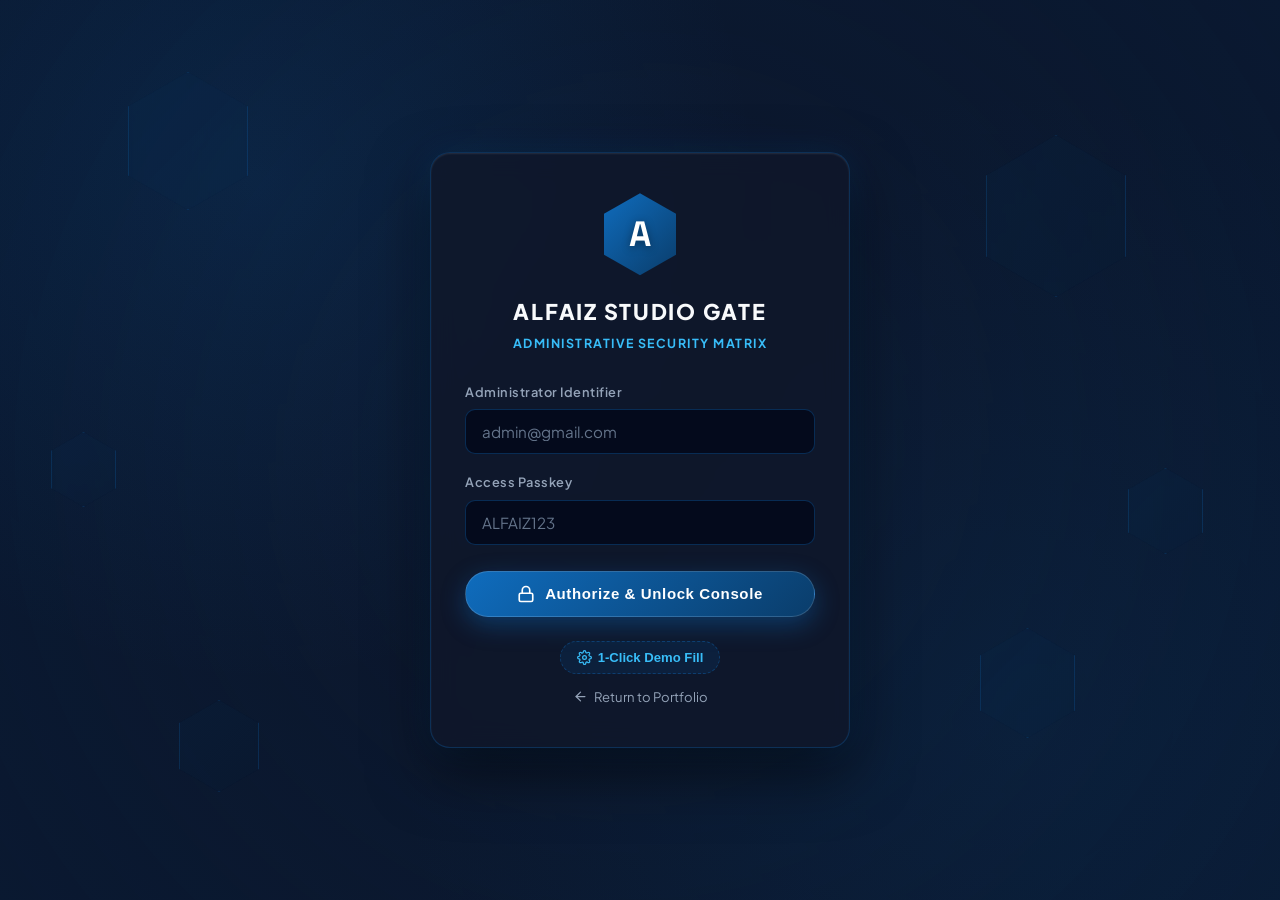
==== commit 1e7e8809: "Add standalone contact page, link admin gate to top navigation, and separate multi-page architecture" ====
--- a/admin/index.html
+++ b/admin/index.html
@@ -51,7 +51,16 @@
           <span>Hero</span>
         </a>
 
-        <!-- 3. Projects -->
+        <!-- 3. Experience -->
+        <a href="#experience" class="sidebar-link" data-tab="experience">
+          <svg width="18" height="18" viewBox="0 0 24 24" fill="none" stroke="currentColor" stroke-width="2" stroke-linecap="round" stroke-linejoin="round">
+            <circle cx="12" cy="12" r="10"></circle>
+            <polyline points="12 6 12 12 16 14"></polyline>
+          </svg>
+          <span>Experience</span>
+        </a>
+
+        <!-- 4. Projects -->
         <a href="#projects" class="sidebar-link" data-tab="projects">
           <svg width="18" height="18" viewBox="0 0 24 24" fill="none" stroke="currentColor" stroke-width="2" stroke-linecap="round" stroke-linejoin="round">
             <polygon points="12 2 2 7 12 12 22 7 12 2"></polygon>
@@ -61,21 +70,13 @@
           <span>Projects</span>
         </a>
 
-        <!-- 4. Experience -->
-        <a href="#experience" class="sidebar-link" data-tab="experience">
-          <svg width="18" height="18" viewBox="0 0 24 24" fill="none" stroke="currentColor" stroke-width="2" stroke-linecap="round" stroke-linejoin="round">
-            <circle cx="12" cy="12" r="10"></circle>
-            <polyline points="12 6 12 12 16 14"></polyline>
-          </svg>
-          <span>Experience</span>
-        </a>
-
-        <!-- 5. Skills -->
-        <a href="#skills" class="sidebar-link" data-tab="skills">
-          <svg width="18" height="18" viewBox="0 0 24 24" fill="none" stroke="currentColor" stroke-width="2" stroke-linecap="round" stroke-linejoin="round">
-            <polygon points="13 2 3 14 12 14 11 22 21 10 12 10 13 2"></polygon>
-          </svg>
-          <span>Skills</span>
+        <!-- 5. About -->
+        <a href="#about" class="sidebar-link" data-tab="about">
+          <svg width="18" height="18" viewBox="0 0 24 24" fill="none" stroke="currentColor" stroke-width="2" stroke-linecap="round" stroke-linejoin="round">
+            <path d="M20 21v-2a4 4 0 0 0-4-4H8a4 4 0 0 0-4 4v2"></path>
+            <circle cx="12" cy="7" r="4"></circle>
+          </svg>
+          <span>About</span>
         </a>
 
         <!-- 6. Services -->
@@ -443,6 +444,58 @@
         </section>
 
         <!-- ================================================================
+             TAB 5: ABOUT
+             ================================================================ -->
+        <section class="admin-tab-pane" id="tab-about" style="display: none;">
+          <div class="admin-panel-card">
+            <div class="panel-header">
+              <div>
+                <h2 class="panel-title">Architectural Philosophy &amp; Bio Matrix</h2>
+                <p class="panel-desc">Configure core tenets, performance guarantees, and the bottom 'Meet the Architect' section.</p>
+              </div>
+            </div>
+
+            <div class="admin-grid-2col" style="margin-bottom: 24px;">
+              <div style="background: rgba(2,6,23,0.5); padding: 22px; border-radius: 12px; border: 1px solid var(--admin-border);">
+                <h3 style="color: #38BDF8; font-size: 1.05rem; margin-bottom: 8px;">Philosophy Pillar 01</h3>
+                <h4 style="color: #F8FAFC; font-size: 0.95rem; margin-bottom: 6px;">Pure Speed as a Foundational Metric</h4>
+                <p style="color: var(--admin-text-muted); font-size: 0.86rem;">Eliminating framework overhead and hydration lag for microsecond interaction.</p>
+              </div>
+
+              <div style="background: rgba(2,6,23,0.5); padding: 22px; border-radius: 12px; border: 1px solid var(--admin-border);">
+                <h3 style="color: #38BDF8; font-size: 1.05rem; margin-bottom: 8px;">Philosophy Pillar 02</h3>
+                <h4 style="color: #F8FAFC; font-size: 0.95rem; margin-bottom: 6px;">Modular Structural Purity</h4>
+                <p style="color: var(--admin-text-muted); font-size: 0.86rem;">Decoupled semantic HTML, CSS tokens, and focused vanilla logic.</p>
+              </div>
+
+              <div style="background: rgba(2,6,23,0.5); padding: 22px; border-radius: 12px; border: 1px solid var(--admin-border);">
+                <h3 style="color: #38BDF8; font-size: 1.05rem; margin-bottom: 8px;">Philosophy Pillar 03</h3>
+                <h4 style="color: #F8FAFC; font-size: 0.95rem; margin-bottom: 6px;">Zero-Dependency Resilience</h4>
+                <p style="color: var(--admin-text-muted); font-size: 0.86rem;">Native browser web APIs lasting decades with zero maintenance re-writes.</p>
+              </div>
+
+              <div style="background: rgba(2,6,23,0.5); padding: 22px; border-radius: 12px; border: 1px solid var(--admin-border);">
+                <h3 style="color: #38BDF8; font-size: 1.05rem; margin-bottom: 8px;">Philosophy Pillar 04</h3>
+                <h4 style="color: #F8FAFC; font-size: 0.95rem; margin-bottom: 6px;">High-Return Business Engineering</h4>
+                <p style="color: var(--admin-text-muted); font-size: 0.86rem;">Direct translation from sub-second latency to conversion rate uplifts.</p>
+              </div>
+            </div>
+
+            <!-- Bottom Meet the Architect Profile Overview -->
+            <div style="background: rgba(15,23,42,0.9); padding: 24px; border-radius: 14px; border: 1px solid rgba(15,108,189,0.3);">
+              <h3 style="color: #F8FAFC; font-size: 1.15rem; margin-bottom: 4px;">Bottom Section: Meet the Architect (#ceo-section)</h3>
+              <p style="color: var(--admin-text-muted); font-size: 0.88rem; margin-bottom: 14px;">Strict Rule: Positioned exclusively at bottom of about.html, never in hero.</p>
+              <div style="display: flex; gap: 20px; align-items: center; flex-wrap: wrap;">
+                <div style="color: #10B981; font-size: 0.82rem; font-weight: 700;">• Lead: ALFAIZ</div>
+                <div style="color: var(--admin-text-dim); font-size: 0.82rem;">• 8+ Years Experience</div>
+                <div style="color: var(--admin-text-dim); font-size: 0.82rem;">• 50+ Deployments</div>
+                <div style="color: var(--admin-text-dim); font-size: 0.82rem;">• Response Window &lt; 4 Hours</div>
+              </div>
+            </div>
+          </div>
+        </section>
+
+        <!-- ================================================================
              TAB 6: SERVICES
              ================================================================ -->
         <section class="admin-tab-pane" id="tab-services" style="display: none;">
--- a/css/admin.css
+++ b/css/admin.css
@@ -7,7 +7,7 @@
   --admin-bg: #0A1931;
   --admin-surface: #0F172A;
   --admin-surface-card: rgba(15, 23, 42, 0.85);
-  --admin-sidebar-bg: #071120;
+  --admin-sidebar-bg: #0F172A;
   --admin-border: rgba(15, 108, 189, 0.28);
   --admin-border-focus: #0F6CBD;
   --admin-blue-primary: #0F6CBD;
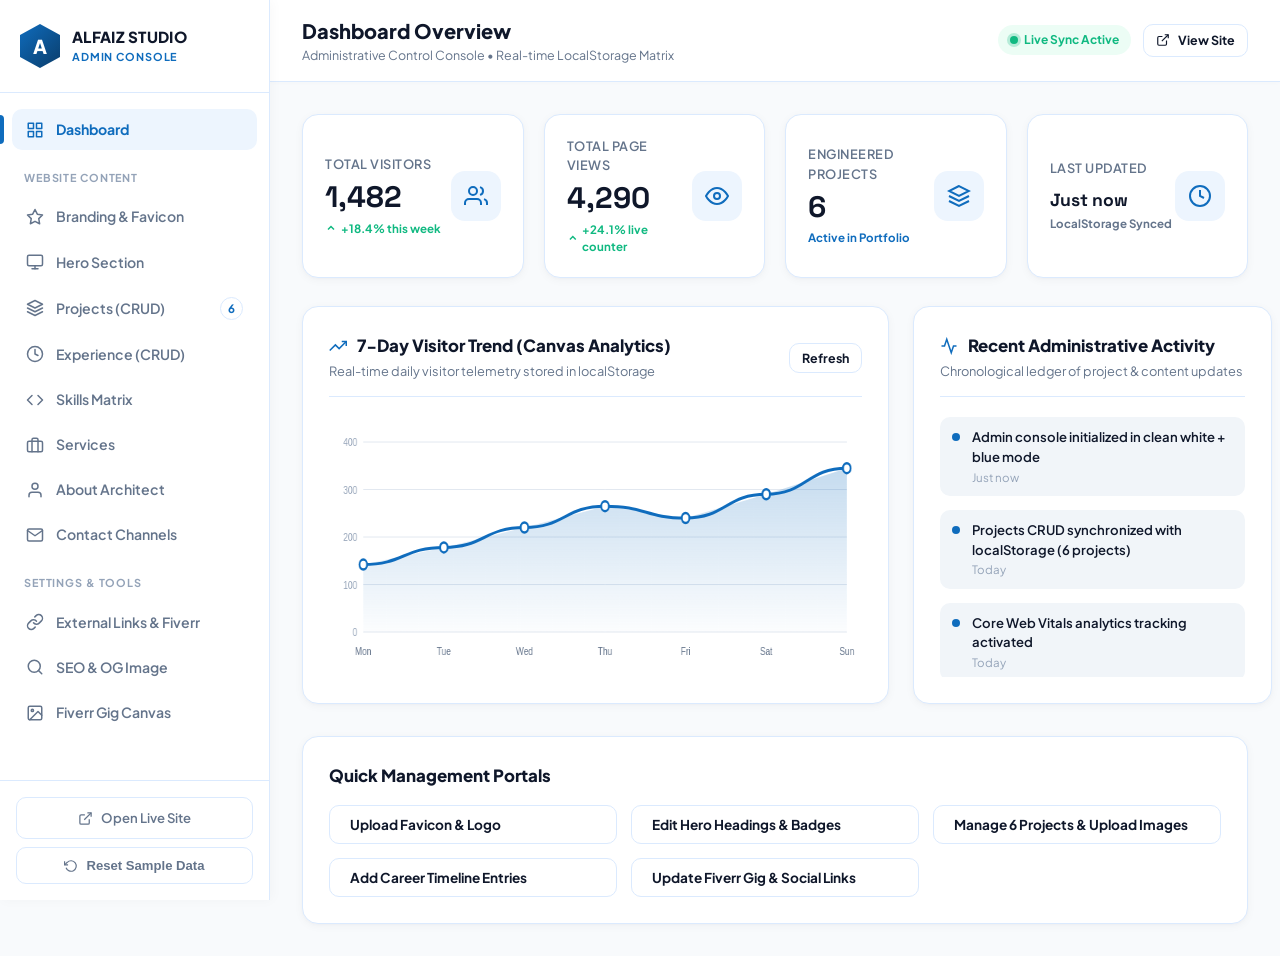
==== commit 489413e5: "Overhaul admin panel to white-blue corporate theme, remove login requirement, add drag & drop image " ====
--- a/admin/index.html
+++ b/admin/index.html
@@ -4,15 +4,14 @@
   <meta charset="UTF-8">
   <meta name="viewport" content="width=device-width, initial-scale=1.0">
   <meta name="description" content="ALFAIZ Studio Control Console - High Performance Web Architecture Admin Matrix">
-  <meta name="theme-color" content="#071120">
-  <title>ALFAIZ // CONSOLE GATEWAY | Administrative Control Console</title>
+  <title>ALFAIZ // ADMIN CONSOLE | Web Architecture Management</title>
   
   <!-- Google Fonts: Plus Jakarta Sans & Space Grotesk -->
   <link rel="preconnect" href="https://fonts.googleapis.com">
   <link rel="preconnect" href="https://fonts.gstatic.com" crossorigin>
   <link href="https://fonts.googleapis.com/css2?family=Plus+Jakarta+Sans:wght@400;500;600;700;800&family=Space+Grotesk:wght@600;700&display=swap" rel="stylesheet">
   
-  <!-- Admin CSS -->
+  <!-- Admin CSS (White + Blue Theme) -->
   <link rel="stylesheet" href="../css/admin.css">
   <link rel="icon" id="site-favicon" href="data:image/svg+xml,<svg xmlns=%22http://www.w3.org/2000/svg%22 viewBox=%220 0 100 100%22><polygon points=%2250,5 95,28 95,72 50,95 5,72 5,28%22 fill=%22%230F6CBD%22/><text x=%2250%22 y=%2264%22 font-family=%22sans-serif%22 font-weight=%22800%22 font-size=%2246%22 fill=%22white%22 text-anchor=%22middle%22>A</text></svg>">
 </head>
@@ -20,25 +19,38 @@
 
   <div class="admin-layout">
     
-    <!-- Sidebar -->
-    <aside class="admin-sidebar" role="navigation" aria-label="Admin Navigation">
+    <!-- Sidebar (Clean Solid White #FFFFFF) -->
+    <aside class="admin-sidebar" id="admin-sidebar" role="navigation" aria-label="Admin Navigation">
       <div class="sidebar-header">
         <div class="sidebar-logo-hex" aria-hidden="true">
           <span>A</span>
         </div>
         <div class="sidebar-brand-text">
           <span class="sidebar-brand-title">ALFAIZ STUDIO</span>
-          <span class="sidebar-brand-badge">ARCHITECT CONSOLE</span>
+          <span class="sidebar-brand-badge">ADMIN CONSOLE</span>
         </div>
       </div>
 
-      <nav class="sidebar-nav">
+      <nav class="sidebar-nav" id="sidebar-nav">
+        <!-- 0. Dashboard -->
+        <a href="#dashboard" class="sidebar-link active" data-tab="dashboard">
+          <svg width="18" height="18" viewBox="0 0 24 24" fill="none" stroke="currentColor" stroke-width="2" stroke-linecap="round" stroke-linejoin="round">
+            <rect x="3" y="3" width="7" height="7"></rect>
+            <rect x="14" y="3" width="7" height="7"></rect>
+            <rect x="14" y="14" width="7" height="7"></rect>
+            <rect x="3" y="14" width="7" height="7"></rect>
+          </svg>
+          <span>Dashboard</span>
+        </a>
+
+        <div class="sidebar-nav-heading">Website Content</div>
+
         <!-- 1. Branding -->
-        <a href="#branding" class="sidebar-link active" data-tab="branding">
+        <a href="#branding" class="sidebar-link" data-tab="branding">
           <svg width="18" height="18" viewBox="0 0 24 24" fill="none" stroke="currentColor" stroke-width="2" stroke-linecap="round" stroke-linejoin="round">
             <path d="M12 2l3.09 6.26L22 9.27l-5 4.87 1.18 6.88L12 17.77l-6.18 3.25L7 14.14 2 9.27l6.91-1.01L12 2z"></path>
           </svg>
-          <span>Branding</span>
+          <span>Branding &amp; Favicon</span>
         </a>
 
         <!-- 2. Hero -->
@@ -48,35 +60,36 @@
             <line x1="8" y1="21" x2="16" y2="21"></line>
             <line x1="12" y1="17" x2="12" y2="21"></line>
           </svg>
-          <span>Hero</span>
+          <span>Hero Section</span>
         </a>
 
-        <!-- 3. Experience -->
-        <a href="#experience" class="sidebar-link" data-tab="experience">
-          <svg width="18" height="18" viewBox="0 0 24 24" fill="none" stroke="currentColor" stroke-width="2" stroke-linecap="round" stroke-linejoin="round">
-            <circle cx="12" cy="12" r="10"></circle>
-            <polyline points="12 6 12 12 16 14"></polyline>
-          </svg>
-          <span>Experience</span>
-        </a>
-
-        <!-- 4. Projects -->
+        <!-- 3. Projects (CRUD) -->
         <a href="#projects" class="sidebar-link" data-tab="projects">
           <svg width="18" height="18" viewBox="0 0 24 24" fill="none" stroke="currentColor" stroke-width="2" stroke-linecap="round" stroke-linejoin="round">
             <polygon points="12 2 2 7 12 12 22 7 12 2"></polygon>
             <polyline points="2 17 12 22 22 17"></polyline>
             <polyline points="2 12 12 17 22 12"></polyline>
           </svg>
-          <span>Projects</span>
+          <span>Projects (CRUD)</span>
+          <span class="badge-counter" id="nav-project-counter">6</span>
         </a>
 
-        <!-- 5. About -->
-        <a href="#about" class="sidebar-link" data-tab="about">
+        <!-- 4. Experience (CRUD) -->
+        <a href="#experience" class="sidebar-link" data-tab="experience">
           <svg width="18" height="18" viewBox="0 0 24 24" fill="none" stroke="currentColor" stroke-width="2" stroke-linecap="round" stroke-linejoin="round">
-            <path d="M20 21v-2a4 4 0 0 0-4-4H8a4 4 0 0 0-4 4v2"></path>
-            <circle cx="12" cy="7" r="4"></circle>
-          </svg>
-          <span>About</span>
+            <circle cx="12" cy="12" r="10"></circle>
+            <polyline points="12 6 12 12 16 14"></polyline>
+          </svg>
+          <span>Experience (CRUD)</span>
+        </a>
+
+        <!-- 5. Skills -->
+        <a href="#skills" class="sidebar-link" data-tab="skills">
+          <svg width="18" height="18" viewBox="0 0 24 24" fill="none" stroke="currentColor" stroke-width="2" stroke-linecap="round" stroke-linejoin="round">
+            <polyline points="16 18 22 12 16 6"></polyline>
+            <polyline points="8 6 2 12 8 18"></polyline>
+          </svg>
+          <span>Skills Matrix</span>
         </a>
 
         <!-- 6. Services -->
@@ -88,58 +101,71 @@
           <span>Services</span>
         </a>
 
-        <!-- 7. Gig Generator -->
+        <!-- 7. About -->
+        <a href="#about" class="sidebar-link" data-tab="about">
+          <svg width="18" height="18" viewBox="0 0 24 24" fill="none" stroke="currentColor" stroke-width="2" stroke-linecap="round" stroke-linejoin="round">
+            <path d="M20 21v-2a4 4 0 0 0-4-4H8a4 4 0 0 0-4 4v2"></path>
+            <circle cx="12" cy="7" r="4"></circle>
+          </svg>
+          <span>About Architect</span>
+        </a>
+
+        <!-- 8. Contact -->
+        <a href="#contact" class="sidebar-link" data-tab="contact">
+          <svg width="18" height="18" viewBox="0 0 24 24" fill="none" stroke="currentColor" stroke-width="2" stroke-linecap="round" stroke-linejoin="round">
+            <path d="M4 4h16c1.1 0 2 .9 2 2v12c0 1.1-.9 2-2 2H4c-1.1 0-2-.9-2-2V6c0-1.1.9-2 2-2z"></path>
+            <polyline points="22,6 12,13 2,6"></polyline>
+          </svg>
+          <span>Contact Channels</span>
+        </a>
+
+        <div class="sidebar-nav-heading">Settings &amp; Tools</div>
+
+        <!-- 9. External Links -->
+        <a href="#links" class="sidebar-link" data-tab="links">
+          <svg width="18" height="18" viewBox="0 0 24 24" fill="none" stroke="currentColor" stroke-width="2" stroke-linecap="round" stroke-linejoin="round">
+            <path d="M10 13a5 5 0 0 0 7.54.54l3-3a5 5 0 0 0-7.07-7.07l-1.72 1.71"></path>
+            <path d="M14 11a5 5 0 0 0-7.54-.54l-3 3a5 5 0 0 0 7.07 7.07l1.71-1.71"></path>
+          </svg>
+          <span>External Links &amp; Fiverr</span>
+        </a>
+
+        <!-- 10. SEO -->
+        <a href="#seo" class="sidebar-link" data-tab="seo">
+          <svg width="18" height="18" viewBox="0 0 24 24" fill="none" stroke="currentColor" stroke-width="2" stroke-linecap="round" stroke-linejoin="round">
+            <circle cx="11" cy="11" r="8"></circle>
+            <line x1="21" y1="21" x2="16.65" y2="16.65"></line>
+          </svg>
+          <span>SEO &amp; OG Image</span>
+        </a>
+
+        <!-- 11. Gig Image Generator -->
         <a href="#gig" class="sidebar-link" data-tab="gig">
           <svg width="18" height="18" viewBox="0 0 24 24" fill="none" stroke="currentColor" stroke-width="2" stroke-linecap="round" stroke-linejoin="round">
             <rect x="3" y="3" width="18" height="18" rx="2" ry="2"></rect>
             <circle cx="8.5" cy="8.5" r="1.5"></circle>
             <polyline points="21 15 16 10 5 21"></polyline>
           </svg>
-          <span>Gig</span>
-        </a>
-
-        <!-- 8. Loader -->
-        <a href="#loader" class="sidebar-link" data-tab="loader">
-          <svg width="18" height="18" viewBox="0 0 24 24" fill="none" stroke="currentColor" stroke-width="2" stroke-linecap="round" stroke-linejoin="round">
-            <line x1="12" y1="2" x2="12" y2="6"></line>
-            <line x1="12" y1="18" x2="12" y2="22"></line>
-            <line x1="4.93" y1="4.93" x2="7.76" y2="7.76"></line>
-            <line x1="16.24" y1="16.24" x2="19.07" y2="19.07"></line>
-            <line x1="2" y1="12" x2="6" y2="12"></line>
-            <line x1="18" y1="12" x2="22" y2="12"></line>
-            <line x1="4.93" y1="19.07" x2="7.76" y2="16.24"></line>
-            <line x1="16.24" y1="7.76" x2="19.07" y2="4.93"></line>
-          </svg>
-          <span>Loader</span>
-        </a>
-
-        <!-- 9. SEO -->
-        <a href="#seo" class="sidebar-link" data-tab="seo">
-          <svg width="18" height="18" viewBox="0 0 24 24" fill="none" stroke="currentColor" stroke-width="2" stroke-linecap="round" stroke-linejoin="round">
-            <circle cx="11" cy="11" r="8"></circle>
-            <line x1="21" y1="21" x2="16.65" y2="16.65"></line>
-          </svg>
-          <span>SEO</span>
+          <span>Fiverr Gig Canvas</span>
         </a>
       </nav>
 
       <div class="sidebar-footer">
-        <a href="../index.html" target="_blank" class="sidebar-footer-btn btn-sidebar-view">
+        <a href="../index.html" target="_blank" class="sidebar-footer-btn">
           <svg width="15" height="15" viewBox="0 0 24 24" fill="none" stroke="currentColor" stroke-width="2">
             <path d="M18 13v6a2 2 0 0 1-2 2H5a2 2 0 0 1-2-2V8a2 2 0 0 1 2-2h6"></path>
             <polyline points="15 3 21 3 21 9"></polyline>
             <line x1="10" y1="14" x2="21" y2="3"></line>
           </svg>
-          <span>Open Live Portfolio</span>
+          <span>Open Live Site</span>
         </a>
 
-        <button type="button" class="sidebar-footer-btn btn-sidebar-logout" id="sidebar-logout-btn">
-          <svg width="15" height="15" viewBox="0 0 24 24" fill="none" stroke="currentColor" stroke-width="2">
-            <path d="M9 21H5a2 2 0 0 1-2-2V5a2 2 0 0 1 2-2h4"></path>
-            <polyline points="16 17 21 12 16 7"></polyline>
-            <line x1="21" y1="12" x2="9" y2="12"></line>
-          </svg>
-          <span>Sign Out of Matrix</span>
+        <button type="button" class="sidebar-footer-btn" id="btn-seed-defaults" title="Reset sample portfolio data to defaults">
+          <svg width="14" height="14" viewBox="0 0 24 24" fill="none" stroke="currentColor" stroke-width="2">
+            <polyline points="1 4 1 10 7 10"></polyline>
+            <path d="M3.51 15a9 9 0 1 0 2.13-9.36L1 10"></path>
+          </svg>
+          <span>Reset Sample Data</span>
         </button>
       </div>
     </aside>
@@ -147,566 +173,929 @@
     <!-- Main Content Area -->
     <main class="admin-main">
       
-      <!-- Top Sticky Bar -->
+      <!-- Topbar -->
       <header class="admin-topbar">
-        <div class="admin-topbar-title">
-          <button type="button" id="admin-sidebar-toggle" style="background:none; border:none; color:#F8FAFC; cursor:pointer; display:none;" aria-label="Toggle menu">☰</button>
-          <span id="topbar-tab-title">Branding</span>
-        </div>
-
-        <div class="admin-topbar-status">
-          <div class="status-indicator-live">
-            <span class="status-dot-pulse"></span>
-            <span>Local Matrix Synced</span>
-          </div>
+        <div class="topbar-left">
+          <button type="button" class="mobile-nav-toggle" id="mobile-sidebar-toggle" aria-label="Toggle Navigation">
+            <svg width="22" height="22" viewBox="0 0 24 24" fill="none" stroke="currentColor" stroke-width="2">
+              <line x1="3" y1="12" x2="21" y2="12"></line>
+              <line x1="3" y1="6" x2="21" y2="6"></line>
+              <line x1="3" y1="18" x2="21" y2="18"></line>
+            </svg>
+          </button>
+          <div class="topbar-title-wrap">
+            <h1 class="topbar-page-title" id="topbar-title">Dashboard Overview</h1>
+            <span class="topbar-breadcrumb" id="topbar-sub">Administrative Control Console &bull; Real-time LocalStorage Matrix</span>
+          </div>
+        </div>
+
+        <div class="topbar-right">
+          <div class="badge-live-status">
+            <span class="pulse-dot-green"></span>
+            <span>Live Sync Active</span>
+          </div>
+          <a href="../index.html" target="_blank" class="btn-admin btn-admin-outline btn-admin-sm">
+            <svg width="14" height="14" viewBox="0 0 24 24" fill="none" stroke="currentColor" stroke-width="2">
+              <path d="M18 13v6a2 2 0 0 1-2 2H5a2 2 0 0 1-2-2V8a2 2 0 0 1 2-2h6"></path>
+              <polyline points="15 3 21 3 21 9"></polyline>
+              <line x1="10" y1="14" x2="21" y2="3"></line>
+            </svg>
+            <span>View Site</span>
+          </a>
         </div>
       </header>
 
-      <div class="admin-content-pane">
-
-        <!-- ================================================================
-             TAB 1: BRANDING (localStorage 'alfaiz_branding')
-             ================================================================ -->
-        <section class="admin-tab-pane" id="tab-branding" style="display: block;">
-          <div class="admin-panel-card">
-            <div class="panel-header">
+      <!-- Content Area with Tabs -->
+      <div class="admin-content">
+
+        <!-- ==================================================================
+             TAB 0: DASHBOARD OVERVIEW (Top 4 Cards, 7-Day Canvas Chart, Activity)
+             ================================================================== -->
+        <section class="admin-tab-panel active" id="tab-dashboard">
+          
+          <!-- Top 4 Metric Cards -->
+          <div class="metrics-grid-4">
+            
+            <!-- Card 1: Total Visitors -->
+            <div class="metric-stat-card">
+              <div class="metric-info">
+                <span class="metric-label">Total Visitors</span>
+                <span class="metric-number" id="stat-total-visitors">1,482</span>
+                <span class="metric-trend">
+                  <svg width="12" height="12" viewBox="0 0 24 24" fill="none" stroke="currentColor" stroke-width="3">
+                    <polyline points="18 15 12 9 6 15"></polyline>
+                  </svg>
+                  <span>+18.4% this week</span>
+                </span>
+              </div>
+              <div class="metric-icon-box">
+                <svg width="24" height="24" viewBox="0 0 24 24" fill="none" stroke="currentColor" stroke-width="2">
+                  <path d="M17 21v-2a4 4 0 0 0-4-4H5a4 4 0 0 0-4 4v2"></path>
+                  <circle cx="9" cy="7" r="4"></circle>
+                  <path d="M23 21v-2a4 4 0 0 0-3-3.87"></path>
+                  <path d="M16 3.13a4 4 0 0 1 0 7.75"></path>
+                </svg>
+              </div>
+            </div>
+
+            <!-- Card 2: Page Views -->
+            <div class="metric-stat-card">
+              <div class="metric-info">
+                <span class="metric-label">Total Page Views</span>
+                <span class="metric-number" id="stat-page-views">4,290</span>
+                <span class="metric-trend">
+                  <svg width="12" height="12" viewBox="0 0 24 24" fill="none" stroke="currentColor" stroke-width="3">
+                    <polyline points="18 15 12 9 6 15"></polyline>
+                  </svg>
+                  <span>+24.1% live counter</span>
+                </span>
+              </div>
+              <div class="metric-icon-box">
+                <svg width="24" height="24" viewBox="0 0 24 24" fill="none" stroke="currentColor" stroke-width="2">
+                  <path d="M1 12s4-8 11-8 11 8 11 8-4 8-11 8-11-8-11-8z"></path>
+                  <circle cx="12" cy="12" r="3"></circle>
+                </svg>
+              </div>
+            </div>
+
+            <!-- Card 3: Projects Count -->
+            <div class="metric-stat-card">
+              <div class="metric-info">
+                <span class="metric-label">Engineered Projects</span>
+                <span class="metric-number" id="stat-project-count">6</span>
+                <span class="metric-trend" style="color: #0F6CBD;">
+                  <span>Active in Portfolio</span>
+                </span>
+              </div>
+              <div class="metric-icon-box">
+                <svg width="24" height="24" viewBox="0 0 24 24" fill="none" stroke="currentColor" stroke-width="2">
+                  <polygon points="12 2 2 7 12 12 22 7 12 2"></polygon>
+                  <polyline points="2 17 12 22 22 17"></polyline>
+                  <polyline points="2 12 12 17 22 12"></polyline>
+                </svg>
+              </div>
+            </div>
+
+            <!-- Card 4: Last System Update -->
+            <div class="metric-stat-card">
+              <div class="metric-info">
+                <span class="metric-label">Last Updated</span>
+                <span class="metric-number" id="stat-last-updated" style="font-size: 1.1rem; padding-top: 6px;">Just now</span>
+                <span class="metric-trend" style="color: #64748B;">
+                  <span>LocalStorage Synced</span>
+                </span>
+              </div>
+              <div class="metric-icon-box">
+                <svg width="24" height="24" viewBox="0 0 24 24" fill="none" stroke="currentColor" stroke-width="2">
+                  <circle cx="12" cy="12" r="10"></circle>
+                  <polyline points="12 6 12 12 16 14"></polyline>
+                </svg>
+              </div>
+            </div>
+
+          </div>
+
+          <!-- 7-Day Canvas Chart & Recent Activity Grid -->
+          <div class="dashboard-grid-2">
+            
+            <!-- Left: 7-Day Canvas Visitor Chart -->
+            <div class="admin-card">
+              <div class="admin-card-header">
+                <div>
+                  <h2 class="admin-card-title">
+                    <svg width="18" height="18" viewBox="0 0 24 24" fill="none" stroke="currentColor" stroke-width="2">
+                      <polyline points="23 6 13.5 15.5 8.5 10.5 1 18"></polyline>
+                      <polyline points="17 6 23 6 23 12"></polyline>
+                    </svg>
+                    <span>7-Day Visitor Trend (Canvas Analytics)</span>
+                  </h2>
+                  <span class="admin-card-subtitle">Real-time daily visitor telemetry stored in localStorage</span>
+                </div>
+                <button type="button" class="btn-admin btn-admin-outline btn-admin-sm" id="btn-refresh-chart">Refresh</button>
+              </div>
+              
+              <div class="chart-container">
+                <canvas id="visitor-chart" width="700" height="250"></canvas>
+              </div>
+            </div>
+
+            <!-- Right: Recent Activity Log -->
+            <div class="admin-card">
+              <div class="admin-card-header">
+                <div>
+                  <h2 class="admin-card-title">
+                    <svg width="18" height="18" viewBox="0 0 24 24" fill="none" stroke="currentColor" stroke-width="2">
+                      <polyline points="22 12 18 12 15 21 9 3 6 12 2 12"></polyline>
+                    </svg>
+                    <span>Recent Administrative Activity</span>
+                  </h2>
+                  <span class="admin-card-subtitle">Chronological ledger of project &amp; content updates</span>
+                </div>
+              </div>
+
+              <div class="activity-feed-list" id="activity-feed-list">
+                <!-- Activity items populated dynamically -->
+              </div>
+            </div>
+
+          </div>
+
+          <!-- Quick Navigation / Feature Shortcuts -->
+          <div class="admin-card">
+            <h2 class="admin-card-title" style="margin-bottom: 16px;">Quick Management Portals</h2>
+            <div style="display: grid; grid-template-columns: repeat(auto-fit, minmax(220px, 1fr)); gap: 14px;">
+              <button type="button" class="btn-admin btn-admin-outline" onclick="switchAdminTab('branding')" style="justify-content: flex-start;">
+                <span>Upload Favicon &amp; Logo</span>
+              </button>
+              <button type="button" class="btn-admin btn-admin-outline" onclick="switchAdminTab('hero')" style="justify-content: flex-start;">
+                <span>Edit Hero Headings &amp; Badges</span>
+              </button>
+              <button type="button" class="btn-admin btn-admin-outline" onclick="switchAdminTab('projects')" style="justify-content: flex-start;">
+                <span>Manage 6 Projects &amp; Upload Images</span>
+              </button>
+              <button type="button" class="btn-admin btn-admin-outline" onclick="switchAdminTab('experience')" style="justify-content: flex-start;">
+                <span>Add Career Timeline Entries</span>
+              </button>
+              <button type="button" class="btn-admin btn-admin-outline" onclick="switchAdminTab('links')" style="justify-content: flex-start;">
+                <span>Update Fiverr Gig &amp; Social Links</span>
+              </button>
+            </div>
+          </div>
+
+        </section>
+
+
+        <!-- ==================================================================
+             TAB 1: BRANDING & FAVICON (Drag & Drop + Preview)
+             ================================================================== -->
+        <section class="admin-tab-panel" id="tab-branding">
+          <div class="split-view-container">
+            
+            <!-- Left Form Column -->
+            <div class="split-form-col">
+              <div class="admin-card">
+                <div class="admin-card-header">
+                  <h2 class="admin-card-title">Brand Identity &amp; Favicon</h2>
+                  <span class="admin-card-subtitle">Updates reflect across all site headers, navbars &amp; tab icons</span>
+                </div>
+
+                <form id="branding-form">
+                  <div class="form-group">
+                    <label class="form-label" for="brand-logo-text">Brand Name / Logo Text</label>
+                    <input type="text" id="brand-logo-text" class="form-input" placeholder="ALFAIZ">
+                  </div>
+
+                  <div class="form-group">
+                    <label class="form-label" for="brand-sub-title">Brand Sub-Title / Role</label>
+                    <input type="text" id="brand-sub-title" class="form-input" placeholder="Web Architect">
+                  </div>
+
+                  <!-- Drag & Drop Favicon Upload Box -->
+                  <div class="form-group">
+                    <label class="form-label">Favicon Upload (Drag &amp; Drop .ico / .png / .svg)</label>
+                    <div class="drag-drop-zone" id="favicon-drop-zone">
+                      <div class="drag-drop-icon">
+                        <svg width="22" height="22" viewBox="0 0 24 24" fill="none" stroke="currentColor" stroke-width="2">
+                          <path d="M21 15v4a2 2 0 0 1-2 2H5a2 2 0 0 1-2-2v-4"></path>
+                          <polyline points="17 8 12 3 7 8"></polyline>
+                          <line x1="12" y1="3" x2="12" y2="15"></line>
+                        </svg>
+                      </div>
+                      <div class="drag-drop-prompt">Drag &amp; Drop favicon here or <span>Browse</span></div>
+                      <div class="drag-drop-hint">Supports .ico, .png, .svg up to 2MB (Converted to Base64)</div>
+                      <input type="file" id="favicon-file-input" class="drag-drop-input" accept=".ico,.png,.svg,.jpg,.webp">
+                    </div>
+                    
+                    <!-- Upload Preview -->
+                    <div class="upload-preview-container" id="favicon-preview-wrap">
+                      <img src="" alt="Favicon Preview" id="favicon-preview-img" class="upload-preview-img" style="width: 36px; height: 36px;">
+                      <div class="upload-preview-info">
+                        <span class="upload-preview-name" id="favicon-preview-name">favicon.png</span>
+                        <span class="upload-preview-size" id="favicon-preview-size">Active in Browser Tab</span>
+                      </div>
+                      <button type="button" class="btn-remove-upload" id="btn-remove-favicon">Remove</button>
+                    </div>
+                  </div>
+
+                  <!-- Drag & Drop Logo Image -->
+                  <div class="form-group">
+                    <label class="form-label">Custom Logo Image (Optional Drag &amp; Drop)</label>
+                    <div class="drag-drop-zone" id="logo-drop-zone">
+                      <div class="drag-drop-icon">
+                        <svg width="22" height="22" viewBox="0 0 24 24" fill="none" stroke="currentColor" stroke-width="2">
+                          <rect x="3" y="3" width="18" height="18" rx="2" ry="2"></rect>
+                          <circle cx="8.5" cy="8.5" r="1.5"></circle>
+                          <polyline points="21 15 16 10 5 21"></polyline>
+                        </svg>
+                      </div>
+                      <div class="drag-drop-prompt">Drag &amp; Drop logo image here or <span>Browse</span></div>
+                      <div class="drag-drop-hint">PNG, SVG, WEBP with transparent background recommended</div>
+                      <input type="file" id="logo-file-input" class="drag-drop-input" accept="image/*">
+                    </div>
+                    
+                    <div class="upload-preview-container" id="logo-preview-wrap">
+                      <img src="" alt="Logo Preview" id="logo-preview-img" class="upload-preview-img">
+                      <div class="upload-preview-info">
+                        <span class="upload-preview-name" id="logo-preview-name">logo.png</span>
+                        <span class="upload-preview-size">Active Brand Logo</span>
+                      </div>
+                      <button type="button" class="btn-remove-upload" id="btn-remove-logo">Remove</button>
+                    </div>
+                  </div>
+
+                  <div class="form-grid-2">
+                    <div class="form-group">
+                      <label class="form-label" for="brand-primary-color">Primary Blue Accent</label>
+                      <input type="color" id="brand-primary-color" class="form-input" value="#0F6CBD" style="height: 44px; padding: 4px;">
+                    </div>
+                    <div class="form-group">
+                      <label class="form-label" for="brand-dark-color">Dark Blue Accent</label>
+                      <input type="color" id="brand-dark-color" class="form-input" value="#0A3D6B" style="height: 44px; padding: 4px;">
+                    </div>
+                  </div>
+
+                  <button type="submit" class="btn-admin btn-admin-primary btn-admin-full" style="margin-top: 14px;">
+                    <span>Save Branding Configuration</span>
+                  </button>
+                </form>
+              </div>
+            </div>
+
+            <!-- Right Live Preview Column -->
+            <div class="split-preview-col">
+              <div class="preview-card-wrap">
+                <div class="preview-badge-header">
+                  <span>
+                    <svg width="14" height="14" viewBox="0 0 24 24" fill="none" stroke="currentColor" stroke-width="2.5">
+                      <circle cx="12" cy="12" r="10"></circle>
+                    </svg>
+                    Live Header Preview
+                  </span>
+                  <span style="color: #64748B; font-size: 0.72rem;">Real-Time</span>
+                </div>
+
+                <!-- Live Header Nav Pill Preview -->
+                <div style="background: #FFFFFF; border: 1px solid #DBEAFE; border-radius: 50px; padding: 12px 20px; box-shadow: 0 4px 14px rgba(15,108,189,0.08); display: flex; align-items: center; justify-content: space-between;">
+                  <div style="display: flex; align-items: center; gap: 8px;">
+                    <div id="prev-brand-icon" style="width: 28px; height: 32px; background: #0F6CBD; clip-path: polygon(50% 0%, 100% 25%, 100% 75%, 50% 100%, 0% 75%, 0% 25%); display: flex; align-items: center; justify-content: center; color: white; font-weight: 800; font-size: 0.9rem;">A</div>
+                    <span id="prev-brand-name" style="font-weight: 800; font-size: 0.92rem; color: #0F172A;">ALFAIZ</span>
+                    <span style="color: #94A3B8;">|</span>
+                    <span id="prev-brand-role" style="font-weight: 600; font-size: 0.8rem; color: #0F6CBD;">Web Architect</span>
+                  </div>
+                  <button type="button" class="btn-admin btn-admin-primary btn-admin-sm" style="border-radius: 50px; padding: 6px 14px; font-size: 0.75rem;">Get in Touch</button>
+                </div>
+              </div>
+            </div>
+
+          </div>
+        </section>
+
+
+        <!-- ==================================================================
+             TAB 2: HERO SECTION (Badge, Headings, 2 Buttons)
+             ================================================================== -->
+        <section class="admin-tab-panel" id="tab-hero">
+          <div class="split-view-container">
+            
+            <div class="split-form-col">
+              <div class="admin-card">
+                <div class="admin-card-header">
+                  <h2 class="admin-card-title">Hero Section Content</h2>
+                  <span class="admin-card-subtitle">Manage client-first hero copy, badges, and primary action buttons</span>
+                </div>
+
+                <form id="hero-form">
+                  <div class="form-group">
+                    <label class="form-label" for="hero-badge-input">Status Badge Text</label>
+                    <input type="text" id="hero-badge-input" class="form-input" placeholder="Available for freelance projects">
+                  </div>
+
+                  <div class="form-group">
+                    <label class="form-label" for="hero-line1">Heading Line 1</label>
+                    <input type="text" id="hero-line1" class="form-input" placeholder="Architecting">
+                  </div>
+
+                  <div class="form-group">
+                    <label class="form-label" for="hero-line2">Heading Line 2 (Highlighted Gradient)</label>
+                    <input type="text" id="hero-line2" class="form-input" placeholder="Future-Ready">
+                  </div>
+
+                  <div class="form-group">
+                    <label class="form-label" for="hero-line3">Heading Line 3</label>
+                    <input type="text" id="hero-line3" class="form-input" placeholder="Web Systems With Pure Speed">
+                  </div>
+
+                  <div class="form-group">
+                    <label class="form-label" for="hero-desc-input">Corporate Description</label>
+                    <textarea id="hero-desc-input" rows="4" class="form-textarea" placeholder="High-performance digital engineering crafted without framework overhead..."></textarea>
+                  </div>
+
+                  <div class="form-grid-2">
+                    <div class="form-group">
+                      <label class="form-label" for="hero-btn1-text">Button 1 Label</label>
+                      <input type="text" id="hero-btn1-text" class="form-input" placeholder="Explore Selected Works">
+                    </div>
+                    <div class="form-group">
+                      <label class="form-label" for="hero-btn1-url">Button 1 URL</label>
+                      <input type="text" id="hero-btn1-url" class="form-input" placeholder="projects.html">
+                    </div>
+                  </div>
+
+                  <div class="form-grid-2">
+                    <div class="form-group">
+                      <label class="form-label" for="hero-btn2-text">Button 2 Label</label>
+                      <input type="text" id="hero-btn2-text" class="form-input" placeholder="Order Fiverr Gig">
+                    </div>
+                    <div class="form-group">
+                      <label class="form-label" for="hero-btn2-url">Button 2 URL</label>
+                      <input type="text" id="hero-btn2-url" class="form-input" placeholder="https://www.fiverr.com">
+                    </div>
+                  </div>
+
+                  <button type="submit" class="btn-admin btn-admin-primary btn-admin-full" style="margin-top: 14px;">
+                    <span>Save Hero Configuration</span>
+                  </button>
+                </form>
+              </div>
+            </div>
+
+            <!-- Right Live Preview -->
+            <div class="split-preview-col">
+              <div class="preview-card-wrap">
+                <div class="preview-badge-header">
+                  <span>
+                    <svg width="14" height="14" viewBox="0 0 24 24" fill="none" stroke="currentColor" stroke-width="2.5">
+                      <circle cx="12" cy="12" r="10"></circle>
+                    </svg>
+                    Hero Live Preview
+                  </span>
+                </div>
+
+                <div style="display: flex; flex-direction: column; gap: 14px;">
+                  <div style="display: inline-flex; align-items: center; gap: 8px; background: #EDF5FE; border: 1px solid #DBEAFE; border-radius: 50px; padding: 4px 12px; width: fit-content;">
+                    <span style="width: 8px; height: 8px; border-radius: 50%; background: #10B981;"></span>
+                    <span id="prev-hero-badge" style="font-size: 0.75rem; font-weight: 700; color: #0F6CBD;">Available for freelance projects</span>
+                  </div>
+
+                  <h3 style="font-size: 1.35rem; font-weight: 800; line-height: 1.25; color: #0F172A;">
+                    <span id="prev-hero-line1">Architecting</span>
+                    <span id="prev-hero-line2" style="background: linear-gradient(135deg, #0F6CBD 0%, #0A3D6B 100%); -webkit-background-clip: text; -webkit-text-fill-color: transparent;">Future-Ready</span>
+                    <span id="prev-hero-line3">Web Systems With Pure Speed</span>
+                  </h3>
+
+                  <p id="prev-hero-desc" style="font-size: 0.82rem; color: #64748B; line-height: 1.6;">
+                    High-performance digital engineering crafted without framework overhead...
+                  </p>
+
+                  <div style="display: flex; gap: 10px; margin-top: 6px;">
+                    <button type="button" class="btn-admin btn-admin-primary btn-admin-sm" id="prev-hero-btn1" style="border-radius: 50px;">Explore Selected Works</button>
+                    <button type="button" class="btn-admin btn-admin-outline btn-admin-sm" id="prev-hero-btn2" style="border-radius: 50px;">Order Fiverr Gig</button>
+                  </div>
+                </div>
+              </div>
+            </div>
+
+          </div>
+        </section>
+
+
+        <!-- ==================================================================
+             TAB 3: PROJECTS (Full CRUD + Drag & Drop Image + Video)
+             ================================================================== -->
+        <section class="admin-tab-panel" id="tab-projects">
+          <div class="admin-card">
+            <div class="admin-card-header">
               <div>
-                <h2 class="panel-title">Studio Identity &amp; Global Tokens</h2>
-                <p class="panel-desc">Configure brand labels, favicon, and core system palette saved in local storage.</p>
-              </div>
-            </div>
-
-            <form id="branding-form">
-              <div class="admin-grid-2col" style="margin-bottom: 20px;">
-                <div class="admin-field-group">
-                  <label for="brand-logo-text" class="admin-field-label">Header Logo Text</label>
-                  <input type="text" id="brand-logo-text" class="admin-input" placeholder="ALFAIZ | Web Architect" required>
-                </div>
-
-                <div class="admin-field-group">
-                  <label for="brand-favicon-url" class="admin-field-label">Favicon Path / URL</label>
-                  <input type="text" id="brand-favicon-url" class="admin-input" placeholder="favicon.ico">
-                </div>
-              </div>
-
-              <div class="admin-grid-3col" style="margin-bottom: 26px;">
-                <div class="admin-field-group">
-                  <label for="brand-color-primary" class="admin-field-label">Primary Blue Token</label>
-                  <input type="color" id="brand-color-primary" class="admin-input" value="#0F6CBD" style="height: 46px; padding: 4px;">
-                </div>
-
-                <div class="admin-field-group">
-                  <label for="brand-color-dark" class="admin-field-label">Dark Blue Token</label>
-                  <input type="color" id="brand-color-dark" class="admin-input" value="#0A3D6B" style="height: 46px; padding: 4px;">
-                </div>
-
-                <div class="admin-field-group">
-                  <label for="brand-color-accent" class="admin-field-label">Cyan Accent Token</label>
-                  <input type="color" id="brand-color-accent" class="admin-input" value="#38BDF8" style="height: 46px; padding: 4px;">
-                </div>
-              </div>
-
-              <button type="submit" class="admin-btn admin-btn-primary">Save Branding Settings</button>
-            </form>
-          </div>
-        </section>
-
-        <!-- ================================================================
-             TAB 2: HERO (localStorage 'alfaiz_hero')
-             ================================================================ -->
-        <section class="admin-tab-pane" id="tab-hero" style="display: none;">
-          <div class="admin-panel-card">
-            <div class="panel-header">
-              <div>
-                <h2 class="panel-title">Hero Section Messaging &amp; CTAs</h2>
-                <p class="panel-desc">Update availability badge, H1 headlines, gray description, and primary button labels.</p>
-              </div>
-            </div>
-
-            <form id="hero-form">
-              <div class="admin-field-group" style="margin-bottom: 20px;">
-                <label for="hero-badge-input" class="admin-field-label">Availability Badge Text</label>
-                <input type="text" id="hero-badge-input" class="admin-input" placeholder="Available for freelance projects" required>
-              </div>
-
-              <div class="admin-grid-3col" style="margin-bottom: 20px;">
-                <div class="admin-field-group">
-                  <label for="hero-h1-part1" class="admin-field-label">H1 Prefix</label>
-                  <input type="text" id="hero-h1-part1" class="admin-input" placeholder="Architecting" required>
-                </div>
-
-                <div class="admin-field-group">
-                  <label for="hero-h1-gradient" class="admin-field-label">H1 Gradient Word</label>
-                  <input type="text" id="hero-h1-gradient" class="admin-input" placeholder="Future-Ready" required>
-                </div>
-
-                <div class="admin-field-group">
-                  <label for="hero-h1-part3" class="admin-field-label">H1 Suffix</label>
-                  <input type="text" id="hero-h1-part3" class="admin-input" placeholder="Web Systems With Pure Speed" required>
-                </div>
-              </div>
-
-              <div class="admin-field-group" style="margin-bottom: 20px;">
-                <label for="hero-desc-input" class="admin-field-label">Corporate Description Copy</label>
-                <textarea id="hero-desc-input" class="admin-input admin-textarea" rows="4" required></textarea>
-              </div>
-
-              <div class="admin-grid-2col" style="margin-bottom: 26px;">
-                <div class="admin-field-group">
-                  <label for="hero-btn1-input" class="admin-field-label">Primary Button Text (Blue)</label>
-                  <input type="text" id="hero-btn1-input" class="admin-input" placeholder="Explore Selected Works" required>
-                </div>
-
-                <div class="admin-field-group">
-                  <label for="hero-btn2-input" class="admin-field-label">Secondary Button Text (Fiverr)</label>
-                  <input type="text" id="hero-btn2-input" class="admin-input" placeholder="Order Fiverr Gig" required>
-                </div>
-              </div>
-
-              <button type="submit" class="admin-btn admin-btn-primary">Save Hero Matrix</button>
-            </form>
-          </div>
-        </section>
-
-        <!-- ================================================================
-             TAB 3: PROJECTS CRUD (localStorage 'alfaiz_portfolio_v2')
-             ================================================================ -->
-        <section class="admin-tab-pane" id="tab-projects" style="display: none;">
-          <!-- Add / Edit Project Form Card -->
-          <div class="admin-panel-card">
-            <div class="panel-header">
-              <div>
-                <h2 class="panel-title">Add / Edit System Deployment</h2>
-                <p class="panel-desc">Manage the master project list loaded by projects.html and project-detail.html.</p>
-              </div>
-              <button type="button" class="admin-btn admin-btn-secondary" id="reset-projects-btn">Reset Defaults</button>
-            </div>
-
-            <form id="project-form">
-              <input type="hidden" id="project-id-field">
-
-              <div class="admin-grid-3col" style="margin-bottom: 20px;">
-                <div class="admin-field-group">
-                  <label for="project-title-input" class="admin-field-label">System Title *</label>
-                  <input type="text" id="project-title-input" class="admin-input" placeholder="e.g. Nexus Global Financial Engine" required>
-                </div>
-
-                <div class="admin-field-group">
-                  <label for="project-cat-input" class="admin-field-label">Category *</label>
-                  <input type="text" id="project-cat-input" class="admin-input" placeholder="e.g. Fintech Core" required>
-                </div>
-
-                <div class="admin-field-group">
-                  <label for="project-badge-input" class="admin-field-label">Speed / Status Badge</label>
-                  <input type="text" id="project-badge-input" class="admin-input" placeholder="e.g. 99/100 SPEED">
-                </div>
-              </div>
-
-              <div class="admin-grid-2col" style="margin-bottom: 20px;">
-                <div class="admin-field-group">
-                  <label for="project-img-input" class="admin-field-label">16:9 Cover Image URL *</label>
-                  <input type="url" id="project-img-input" class="admin-input" placeholder="https://images.unsplash.com/..." required>
-                </div>
-
-                <div class="admin-field-group">
-                  <label for="project-video-input" class="admin-field-label">Video Embed URL (YouTube/Demo)</label>
-                  <input type="url" id="project-video-input" class="admin-input" placeholder="https://www.youtube-nocookie.com/embed/...">
-                </div>
-              </div>
-
-              <div class="admin-field-group" style="margin-bottom: 20px;">
-                <label for="project-desc-input" class="admin-field-label">Architecture Summary *</label>
-                <textarea id="project-desc-input" class="admin-input admin-textarea" rows="3" placeholder="Describe the engineering architecture, latency reductions, and zero-framework implementation..." required></textarea>
-              </div>
-
-              <div class="admin-field-group" style="margin-bottom: 26px;">
-                <label for="project-tags-input" class="admin-field-label">Technology Tags (comma-separated)</label>
-                <input type="text" id="project-tags-input" class="admin-input" placeholder="Pure Vanilla JS, WebSocket, Canvas 2D, Binary Buffers">
-              </div>
-
-              <div style="display: flex; gap: 12px;">
-                <button type="submit" class="admin-btn admin-btn-primary" id="project-submit-btn">Add System to Portfolio</button>
-                <button type="button" class="admin-btn admin-btn-secondary" id="project-cancel-btn" style="display: none;">Cancel</button>
-              </div>
-            </form>
-          </div>
-
-          <!-- Existing Projects Table Card -->
-          <div class="admin-panel-card">
-            <div class="panel-header">
-              <div>
-                <h2 class="panel-title">Active Systems in Database</h2>
-                <p class="panel-desc">All projects synced in localStorage key 'alfaiz_portfolio_v2'.</p>
-              </div>
-            </div>
-
-            <div class="projects-table-wrap">
-              <table class="admin-table">
+                <h2 class="admin-card-title">Production Systems Portfolio (CRUD)</h2>
+                <span class="admin-card-subtitle">Manage, create, edit, or delete projects with image drag &amp; drop</span>
+              </div>
+              <button type="button" class="btn-admin btn-admin-primary btn-admin-sm" id="btn-open-add-project">
+                <svg width="15" height="15" viewBox="0 0 24 24" fill="none" stroke="currentColor" stroke-width="2.5">
+                  <line x1="12" y1="5" x2="12" y2="19"></line>
+                  <line x1="5" y1="12" x2="19" y2="12"></line>
+                </svg>
+                <span>Add New Project</span>
+              </button>
+            </div>
+
+            <!-- Projects Table -->
+            <div class="crud-table-wrap">
+              <table class="crud-table">
                 <thead>
                   <tr>
-                    <th>Preview</th>
-                    <th>System Name</th>
-                    <th>Category</th>
+                    <th style="width: 70px;">Media</th>
+                    <th>Project Name &amp; Category</th>
                     <th>Tags</th>
-                    <th>Status</th>
-                    <th>Actions</th>
+                    <th>Video</th>
+                    <th style="width: 110px; text-align: right;">Actions</th>
                   </tr>
                 </thead>
-                <tbody id="projects-table-body">
-                  <!-- Populated dynamically by js/admin.js -->
+                <tbody id="projects-crud-tbody">
+                  <!-- Injected via JavaScript -->
                 </tbody>
               </table>
             </div>
           </div>
         </section>
 
-        <!-- ================================================================
-             TAB 4: EXPERIENCE
-             ================================================================ -->
-        <section class="admin-tab-pane" id="tab-experience" style="display: none;">
-          <div class="admin-panel-card">
-            <div class="panel-header">
+
+        <!-- ==================================================================
+             TAB 4: EXPERIENCE (CRUD: Add/Edit/Delete Career Roles)
+             ================================================================== -->
+        <section class="admin-tab-panel" id="tab-experience">
+          <div class="admin-card">
+            <div class="admin-card-header">
               <div>
-                <h2 class="panel-title">Vertical Timeline Milestones</h2>
-                <p class="panel-desc">Configure the career track record displayed on experience.html.</p>
-              </div>
-            </div>
-
-            <div style="display: flex; flex-direction: column; gap: 16px;">
-              <div style="background: rgba(2,6,23,0.5); padding: 20px; border-radius: 12px; border: 1px solid var(--admin-border);">
-                <span class="table-badge" style="margin-bottom: 8px; display: inline-block;">2023 - PRESENT</span>
-                <h3 style="font-size: 1.15rem; color: #F8FAFC; margin-bottom: 4px;">Principal Web Architect</h3>
-                <div style="color: var(--admin-cyan); font-size: 0.88rem; margin-bottom: 10px;">Enterprise Distributed Systems</div>
-                <p style="color: var(--admin-text-muted); font-size: 0.9rem;">Leading frontend architectural strategy for high-scale enterprise platforms. Replaced bloated framework bundles with vanilla micro-frontends.</p>
-              </div>
-
-              <div style="background: rgba(2,6,23,0.5); padding: 20px; border-radius: 12px; border: 1px solid var(--admin-border);">
-                <span class="table-badge" style="margin-bottom: 8px; display: inline-block;">2021 - 2023</span>
-                <h3 style="font-size: 1.15rem; color: #F8FAFC; margin-bottom: 4px;">Senior Web Performance Engineer</h3>
-                <div style="color: var(--admin-cyan); font-size: 0.88rem; margin-bottom: 10px;">Global Institutional Liquidity Platform</div>
-                <p style="color: var(--admin-text-muted); font-size: 0.9rem;">Spearheaded low-latency UI engineering for institutional algorithmic trading desks. Eliminated UI thread blocking and GC pauses.</p>
-              </div>
-
-              <div style="background: rgba(2,6,23,0.5); padding: 20px; border-radius: 12px; border: 1px solid var(--admin-border);">
-                <span class="table-badge" style="margin-bottom: 8px; display: inline-block;">2019 - 2021</span>
-                <h3 style="font-size: 1.15rem; color: #F8FAFC; margin-bottom: 4px;">Lead Frontend Systems Architect</h3>
-                <div style="color: var(--admin-cyan); font-size: 0.88rem; margin-bottom: 10px;">Omnichannel Digital Engineering</div>
-                <p style="color: var(--admin-text-muted); font-size: 0.9rem;">Standardized enterprise design systems, component specifications, and client-side caching strategies serving over 15 million monthly active users.</p>
-              </div>
+                <h2 class="admin-card-title">Career Milestones &amp; Experience (CRUD)</h2>
+                <span class="admin-card-subtitle">Manage timeline positions, dates, responsibilities, and technologies</span>
+              </div>
+              <button type="button" class="btn-admin btn-admin-primary btn-admin-sm" id="btn-open-add-experience">
+                <svg width="15" height="15" viewBox="0 0 24 24" fill="none" stroke="currentColor" stroke-width="2.5">
+                  <line x1="12" y1="5" x2="12" y2="19"></line>
+                  <line x1="5" y1="12" x2="19" y2="12"></line>
+                </svg>
+                <span>Add New Job Position</span>
+              </button>
+            </div>
+
+            <div class="crud-table-wrap">
+              <table class="crud-table">
+                <thead>
+                  <tr>
+                    <th>Role &amp; Company</th>
+                    <th>Period</th>
+                    <th>Location</th>
+                    <th>Key Deliverable</th>
+                    <th style="width: 110px; text-align: right;">Actions</th>
+                  </tr>
+                </thead>
+                <tbody id="experience-crud-tbody">
+                  <!-- Injected via JavaScript -->
+                </tbody>
+              </table>
             </div>
           </div>
         </section>
 
-        <!-- ================================================================
-             TAB 5: SKILLS
-             ================================================================ -->
-        <section class="admin-tab-pane" id="tab-skills" style="display: none;">
-          <div class="admin-panel-card">
-            <div class="panel-header">
+
+        <!-- ==================================================================
+             TAB 5: SKILLS MATRIX
+             ================================================================== -->
+        <section class="admin-tab-panel" id="tab-skills">
+          <div class="admin-card">
+            <div class="admin-card-header">
               <div>
-                <h2 class="panel-title">Core Architectural Competencies</h2>
-                <p class="panel-desc">Master engineering capabilities, benchmarks, and protocols.</p>
-              </div>
-            </div>
-
-            <div class="admin-grid-3col">
-              <div style="background: rgba(2,6,23,0.6); padding: 20px; border-radius: 12px; border: 1px solid var(--admin-border);">
-                <h3 style="color: #38BDF8; font-size: 1rem; margin-bottom: 10px;">Frontend Standards</h3>
-                <ul style="color: var(--admin-text-muted); font-size: 0.88rem; list-style: inside disc; display: flex; flex-direction: column; gap: 6px;">
-                  <li>Native HTML5 Semantics</li>
-                  <li>CSS Grid &amp; Flexbox Layouts</li>
-                  <li>Pure Vanilla ES6+ Modules</li>
-                  <li>Web Components &amp; Shadow DOM</li>
-                </ul>
-              </div>
-
-              <div style="background: rgba(2,6,23,0.6); padding: 20px; border-radius: 12px; border: 1px solid var(--admin-border);">
-                <h3 style="color: #38BDF8; font-size: 1rem; margin-bottom: 10px;">Performance &amp; Profiling</h3>
-                <ul style="color: var(--admin-text-muted); font-size: 0.88rem; list-style: inside disc; display: flex; flex-direction: column; gap: 6px;">
-                  <li>Core Web Vitals 99+ Certification</li>
-                  <li>Memory Leak &amp; Heap Trace Audit</li>
-                  <li>Canvas 2D Hardware Acceleration</li>
-                  <li>Zero Layout Thrashing Enforcement</li>
-                </ul>
-              </div>
-
-              <div style="background: rgba(2,6,23,0.6); padding: 20px; border-radius: 12px; border: 1px solid var(--admin-border);">
-                <h3 style="color: #38BDF8; font-size: 1rem; margin-bottom: 10px;">Real-Time &amp; Security</h3>
-                <ul style="color: var(--admin-text-muted); font-size: 0.88rem; list-style: inside disc; display: flex; flex-direction: column; gap: 6px;">
-                  <li>Binary WebSocket ArrayBuffers</li>
-                  <li>Server-Sent Events (SSE)</li>
-                  <li>WebCrypto SubtleCrypto Signing</li>
-                  <li>CSP Level 3 Strict Sandboxing</li>
-                </ul>
-              </div>
+                <h2 class="admin-card-title">Technical Capabilities &amp; Skills</h2>
+                <span class="admin-card-subtitle">Manage frontend engineering proficiencies and architectural skills</span>
+              </div>
+              <button type="button" class="btn-admin btn-admin-primary btn-admin-sm" id="btn-open-add-skill">
+                <svg width="15" height="15" viewBox="0 0 24 24" fill="none" stroke="currentColor" stroke-width="2.5">
+                  <line x1="12" y1="5" x2="12" y2="19"></line>
+                  <line x1="5" y1="12" x2="19" y2="12"></line>
+                </svg>
+                <span>Add Skill Category</span>
+              </button>
+            </div>
+
+            <div class="crud-table-wrap">
+              <table class="crud-table">
+                <thead>
+                  <tr>
+                    <th>Category Name</th>
+                    <th>Skill Items (Comma-Separated)</th>
+                    <th style="width: 110px; text-align: right;">Actions</th>
+                  </tr>
+                </thead>
+                <tbody id="skills-crud-tbody">
+                  <!-- Injected via JS -->
+                </tbody>
+              </table>
             </div>
           </div>
         </section>
 
-        <!-- ================================================================
-             TAB 5: ABOUT
-             ================================================================ -->
-        <section class="admin-tab-pane" id="tab-about" style="display: none;">
-          <div class="admin-panel-card">
-            <div class="panel-header">
+
+        <!-- ==================================================================
+             TAB 6: SERVICES (CRUD)
+             ================================================================== -->
+        <section class="admin-tab-panel" id="tab-services">
+          <div class="admin-card">
+            <div class="admin-card-header">
               <div>
-                <h2 class="panel-title">Architectural Philosophy &amp; Bio Matrix</h2>
-                <p class="panel-desc">Configure core tenets, performance guarantees, and the bottom 'Meet the Architect' section.</p>
-              </div>
-            </div>
-
-            <div class="admin-grid-2col" style="margin-bottom: 24px;">
-              <div style="background: rgba(2,6,23,0.5); padding: 22px; border-radius: 12px; border: 1px solid var(--admin-border);">
-                <h3 style="color: #38BDF8; font-size: 1.05rem; margin-bottom: 8px;">Philosophy Pillar 01</h3>
-                <h4 style="color: #F8FAFC; font-size: 0.95rem; margin-bottom: 6px;">Pure Speed as a Foundational Metric</h4>
-                <p style="color: var(--admin-text-muted); font-size: 0.86rem;">Eliminating framework overhead and hydration lag for microsecond interaction.</p>
-              </div>
-
-              <div style="background: rgba(2,6,23,0.5); padding: 22px; border-radius: 12px; border: 1px solid var(--admin-border);">
-                <h3 style="color: #38BDF8; font-size: 1.05rem; margin-bottom: 8px;">Philosophy Pillar 02</h3>
-                <h4 style="color: #F8FAFC; font-size: 0.95rem; margin-bottom: 6px;">Modular Structural Purity</h4>
-                <p style="color: var(--admin-text-muted); font-size: 0.86rem;">Decoupled semantic HTML, CSS tokens, and focused vanilla logic.</p>
-              </div>
-
-              <div style="background: rgba(2,6,23,0.5); padding: 22px; border-radius: 12px; border: 1px solid var(--admin-border);">
-                <h3 style="color: #38BDF8; font-size: 1.05rem; margin-bottom: 8px;">Philosophy Pillar 03</h3>
-                <h4 style="color: #F8FAFC; font-size: 0.95rem; margin-bottom: 6px;">Zero-Dependency Resilience</h4>
-                <p style="color: var(--admin-text-muted); font-size: 0.86rem;">Native browser web APIs lasting decades with zero maintenance re-writes.</p>
-              </div>
-
-              <div style="background: rgba(2,6,23,0.5); padding: 22px; border-radius: 12px; border: 1px solid var(--admin-border);">
-                <h3 style="color: #38BDF8; font-size: 1.05rem; margin-bottom: 8px;">Philosophy Pillar 04</h3>
-                <h4 style="color: #F8FAFC; font-size: 0.95rem; margin-bottom: 6px;">High-Return Business Engineering</h4>
-                <p style="color: var(--admin-text-muted); font-size: 0.86rem;">Direct translation from sub-second latency to conversion rate uplifts.</p>
-              </div>
-            </div>
-
-            <!-- Bottom Meet the Architect Profile Overview -->
-            <div style="background: rgba(15,23,42,0.9); padding: 24px; border-radius: 14px; border: 1px solid rgba(15,108,189,0.3);">
-              <h3 style="color: #F8FAFC; font-size: 1.15rem; margin-bottom: 4px;">Bottom Section: Meet the Architect (#ceo-section)</h3>
-              <p style="color: var(--admin-text-muted); font-size: 0.88rem; margin-bottom: 14px;">Strict Rule: Positioned exclusively at bottom of about.html, never in hero.</p>
-              <div style="display: flex; gap: 20px; align-items: center; flex-wrap: wrap;">
-                <div style="color: #10B981; font-size: 0.82rem; font-weight: 700;">• Lead: ALFAIZ</div>
-                <div style="color: var(--admin-text-dim); font-size: 0.82rem;">• 8+ Years Experience</div>
-                <div style="color: var(--admin-text-dim); font-size: 0.82rem;">• 50+ Deployments</div>
-                <div style="color: var(--admin-text-dim); font-size: 0.82rem;">• Response Window &lt; 4 Hours</div>
-              </div>
+                <h2 class="admin-card-title">Consulting Services &amp; Packages</h2>
+                <span class="admin-card-subtitle">Manage client service cards, deliverables, and call-to-action buttons</span>
+              </div>
+              <button type="button" class="btn-admin btn-admin-primary btn-admin-sm" id="btn-open-add-service">
+                <svg width="15" height="15" viewBox="0 0 24 24" fill="none" stroke="currentColor" stroke-width="2.5">
+                  <line x1="12" y1="5" x2="12" y2="19"></line>
+                  <line x1="5" y1="12" x2="19" y2="12"></line>
+                </svg>
+                <span>Add Service Package</span>
+              </button>
+            </div>
+
+            <div class="crud-table-wrap">
+              <table class="crud-table">
+                <thead>
+                  <tr>
+                    <th>Service Title</th>
+                    <th>Description</th>
+                    <th>Deliverables</th>
+                    <th style="width: 110px; text-align: right;">Actions</th>
+                  </tr>
+                </thead>
+                <tbody id="services-crud-tbody">
+                  <!-- Injected via JS -->
+                </tbody>
+              </table>
             </div>
           </div>
         </section>
 
-        <!-- ================================================================
-             TAB 6: SERVICES
-             ================================================================ -->
-        <section class="admin-tab-pane" id="tab-services" style="display: none;">
-          <div class="admin-panel-card">
-            <div class="panel-header">
+
+        <!-- ==================================================================
+             TAB 7: ABOUT ARCHITECT (Bio, Stats, Image Drag & Drop)
+             ================================================================== -->
+        <section class="admin-tab-panel" id="tab-about">
+          <div class="split-view-container">
+            <div class="split-form-col">
+              <div class="admin-card">
+                <div class="admin-card-header">
+                  <h2 class="admin-card-title">Architect Profile &amp; Stats</h2>
+                  <span class="admin-card-subtitle">Manage executive bio, credentials, and avatar photo</span>
+                </div>
+
+                <form id="about-form">
+                  <div class="form-grid-2">
+                    <div class="form-group">
+                      <label class="form-label" for="about-name">Architect Name</label>
+                      <input type="text" id="about-name" class="form-input" placeholder="ALFAIZ">
+                    </div>
+                    <div class="form-group">
+                      <label class="form-label" for="about-role">Professional Title</label>
+                      <input type="text" id="about-role" class="form-input" placeholder="Principal Web Architect & Performance Systems Engineer">
+                    </div>
+                  </div>
+
+                  <div class="form-group">
+                    <label class="form-label" for="about-bio">Architectural Biography</label>
+                    <textarea id="about-bio" rows="4" class="form-textarea" placeholder="Over 8+ years specializing in high-concurrency client-side applications..."></textarea>
+                  </div>
+
+                  <!-- Architect Photo Drag & Drop -->
+                  <div class="form-group">
+                    <label class="form-label">Architect Avatar Photo (Drag &amp; Drop)</label>
+                    <div class="drag-drop-zone" id="architect-drop-zone">
+                      <div class="drag-drop-icon">
+                        <svg width="22" height="22" viewBox="0 0 24 24" fill="none" stroke="currentColor" stroke-width="2">
+                          <path d="M20 21v-2a4 4 0 0 0-4-4H8a4 4 0 0 0-4 4v2"></path>
+                          <circle cx="12" cy="7" r="4"></circle>
+                        </svg>
+                      </div>
+                      <div class="drag-drop-prompt">Drag &amp; Drop photo here or <span>Browse</span></div>
+                      <div class="drag-drop-hint">PNG, JPG, WEBP</div>
+                      <input type="file" id="architect-file-input" class="drag-drop-input" accept="image/*">
+                    </div>
+
+                    <div class="upload-preview-container" id="architect-preview-wrap">
+                      <img src="" alt="Architect Preview" id="architect-preview-img" class="upload-preview-img" style="border-radius: 50%;">
+                      <div class="upload-preview-info">
+                        <span class="upload-preview-name" id="architect-preview-name">architect.jpg</span>
+                        <span class="upload-preview-size">Active Profile Avatar</span>
+                      </div>
+                      <button type="button" class="btn-remove-upload" id="btn-remove-architect-photo">Remove</button>
+                    </div>
+                  </div>
+
+                  <h3 style="font-size: 0.95rem; font-weight: 800; color: #0F172A; margin: 16px 0 10px;">Executive Metrics &amp; Credentials</h3>
+
+                  <div class="form-grid-2">
+                    <div class="form-group">
+                      <label class="form-label" for="stat-completed">Completed Systems</label>
+                      <input type="text" id="stat-completed" class="form-input" placeholder="50+">
+                    </div>
+                    <div class="form-group">
+                      <label class="form-label" for="stat-rating">Client Rating</label>
+                      <input type="text" id="stat-rating" class="form-input" placeholder="100% 5-Star">
+                    </div>
+                    <div class="form-group">
+                      <label class="form-label" for="stat-render">Avg Global Render</label>
+                      <input type="text" id="stat-render" class="form-input" placeholder="< 0.3s">
+                    </div>
+                    <div class="form-group">
+                      <label class="form-label" for="stat-sla">Direct Response SLA</label>
+                      <input type="text" id="stat-sla" class="form-input" placeholder="4 Hours">
+                    </div>
+                  </div>
+
+                  <button type="submit" class="btn-admin btn-admin-primary btn-admin-full" style="margin-top: 16px;">
+                    <span>Save About Profile</span>
+                  </button>
+                </form>
+              </div>
+            </div>
+
+            <!-- Right Preview -->
+            <div class="split-preview-col">
+              <div class="preview-card-wrap">
+                <div class="preview-badge-header">
+                  <span>
+                    <svg width="14" height="14" viewBox="0 0 24 24" fill="none" stroke="currentColor" stroke-width="2.5">
+                      <circle cx="12" cy="12" r="10"></circle>
+                    </svg>
+                    Profile Card Preview
+                  </span>
+                </div>
+
+                <div style="display: flex; gap: 14px; align-items: center; margin-bottom: 12px;">
+                  <div id="prev-about-photo-wrap" style="width: 56px; height: 56px; border-radius: 50%; background: #EDF5FE; border: 2px solid #0F6CBD; display: flex; align-items: center; justify-content: center; font-weight: 800; color: #0F6CBD; font-size: 1.2rem; overflow: hidden; flex-shrink: 0;">
+                    <span id="prev-about-initials">AF</span>
+                  </div>
+                  <div>
+                    <h4 id="prev-about-name" style="font-weight: 800; font-size: 1rem; color: #0F172A;">ALFAIZ</h4>
+                    <p id="prev-about-role" style="font-size: 0.78rem; color: #0F6CBD; font-weight: 600;">Principal Web Architect</p>
+                  </div>
+                </div>
+
+                <p id="prev-about-bio" style="font-size: 0.82rem; color: #64748B; line-height: 1.6; margin-bottom: 14px;">
+                  Over 8+ years specializing in high-concurrency client-side applications...
+                </p>
+
+                <div style="display: grid; grid-template-columns: repeat(2, 1fr); gap: 8px;">
+                  <div style="background: #F8FAFC; border: 1px solid #DBEAFE; border-radius: 8px; padding: 8px 12px; text-align: center;">
+                    <div id="prev-stat-completed" style="font-weight: 800; color: #0F6CBD; font-size: 1rem;">50+</div>
+                    <div style="font-size: 0.68rem; color: #64748B;">Completed</div>
+                  </div>
+                  <div style="background: #F8FAFC; border: 1px solid #DBEAFE; border-radius: 8px; padding: 8px 12px; text-align: center;">
+                    <div id="prev-stat-rating" style="font-weight: 800; color: #10B981; font-size: 1rem;">100%</div>
+                    <div style="font-size: 0.68rem; color: #64748B;">Client Rating</div>
+                  </div>
+                </div>
+              </div>
+            </div>
+          </div>
+        </section>
+
+
+        <!-- ==================================================================
+             TAB 8: CONTACT CHANNELS & GUARANTEES
+             ================================================================== -->
+        <section class="admin-tab-panel" id="tab-contact">
+          <div class="admin-card" style="max-width: 760px;">
+            <div class="admin-card-header">
+              <h2 class="admin-card-title">Direct Client Channels &amp; Inquiry SLAs</h2>
+              <span class="admin-card-subtitle">Manage client-facing communication channels, response guarantees, and inquiry addresses</span>
+            </div>
+
+            <form id="contact-channels-form">
+              <div class="form-group">
+                <label class="form-label" for="contact-email">Direct Inquiry Email</label>
+                <input type="email" id="contact-email" class="form-input" placeholder="contact@alfaiz-architect.com">
+              </div>
+
+              <div class="form-group">
+                <label class="form-label" for="contact-response-window">Response Window Guarantee</label>
+                <input type="text" id="contact-response-window" class="form-input" placeholder="Within 4 business hours">
+              </div>
+
+              <div class="form-group">
+                <label class="form-label" for="contact-fiverr-channel">Fiverr Fast-Track Link</label>
+                <input type="url" id="contact-fiverr-channel" class="form-input" placeholder="https://www.fiverr.com">
+              </div>
+
+              <button type="submit" class="btn-admin btn-admin-primary btn-admin-full" style="margin-top: 14px;">
+                <span>Save Contact Configuration</span>
+              </button>
+            </form>
+          </div>
+        </section>
+
+
+        <!-- ==================================================================
+             TAB 9: EXTERNAL LINKS MATRIX (Fiverr, GitHub, LinkedIn, Twitter)
+             ================================================================== -->
+        <section class="admin-tab-panel" id="tab-links">
+          <div class="admin-card" style="max-width: 760px;">
+            <div class="admin-card-header">
+              <h2 class="admin-card-title">External Links &amp; Fiverr Integration</h2>
+              <span class="admin-card-subtitle">Modify all external destination URLs, gig orders, and social matrix links</span>
+            </div>
+
+            <form id="external-links-form">
+              <div class="form-group">
+                <label class="form-label" for="ext-fiverr-url">Primary Fiverr Gig URL</label>
+                <input type="url" id="ext-fiverr-url" class="form-input" placeholder="https://www.fiverr.com">
+                <span class="form-help">Updates all "Order Fiverr Gig" buttons throughout index, services, about, and detail pages</span>
+              </div>
+
+              <div class="form-group">
+                <label class="form-label" for="ext-github-url">GitHub Profile URL</label>
+                <input type="url" id="ext-github-url" class="form-input" placeholder="https://github.com/alfaiz">
+              </div>
+
+              <div class="form-group">
+                <label class="form-label" for="ext-linkedin-url">LinkedIn Profile URL</label>
+                <input type="url" id="ext-linkedin-url" class="form-input" placeholder="https://linkedin.com/in/alfaiz">
+              </div>
+
+              <div class="form-group">
+                <label class="form-label" for="ext-twitter-url">Twitter / X Profile URL</label>
+                <input type="url" id="ext-twitter-url" class="form-input" placeholder="https://x.com/alfaiz">
+              </div>
+
+              <button type="submit" class="btn-admin btn-admin-primary btn-admin-full" style="margin-top: 14px;">
+                <span>Save External Links Matrix</span>
+              </button>
+            </form>
+          </div>
+        </section>
+
+
+        <!-- ==================================================================
+             TAB 10: SEO & SOCIAL (Meta Tags + OG Image Drag & Drop)
+             ================================================================== -->
+        <section class="admin-tab-panel" id="tab-seo">
+          <div class="split-view-container">
+            <div class="split-form-col">
+              <div class="admin-card">
+                <div class="admin-card-header">
+                  <h2 class="admin-card-title">Search Engine Optimization &amp; OpenGraph</h2>
+                  <span class="admin-card-subtitle">Control document title, search snippets, and social media share previews</span>
+                </div>
+
+                <form id="seo-form">
+                  <div class="form-group">
+                    <label class="form-label" for="seo-title-input">Meta Page Title</label>
+                    <input type="text" id="seo-title-input" class="form-input" placeholder="ALFAIZ | Web Architect - High Performance Web Systems">
+                  </div>
+
+                  <div class="form-group">
+                    <label class="form-label" for="seo-desc-input">Meta Description</label>
+                    <textarea id="seo-desc-input" rows="3" class="form-textarea" placeholder="High-performance digital engineering crafted without framework overhead..."></textarea>
+                  </div>
+
+                  <div class="form-group">
+                    <label class="form-label" for="seo-keywords-input">Meta Keywords</label>
+                    <input type="text" id="seo-keywords-input" class="form-input" placeholder="Web Architect, Vanilla JS, Performance Engineering">
+                  </div>
+
+                  <!-- OG Image Drag & Drop Upload -->
+                  <div class="form-group">
+                    <label class="form-label">Social Share Image (OG Image Drag &amp; Drop)</label>
+                    <div class="drag-drop-zone" id="og-drop-zone">
+                      <div class="drag-drop-icon">
+                        <svg width="22" height="22" viewBox="0 0 24 24" fill="none" stroke="currentColor" stroke-width="2">
+                          <rect x="3" y="3" width="18" height="18" rx="2" ry="2"></rect>
+                          <circle cx="8.5" cy="8.5" r="1.5"></circle>
+                          <polyline points="21 15 16 10 5 21"></polyline>
+                        </svg>
+                      </div>
+                      <div class="drag-drop-prompt">Drag &amp; Drop OG image here or <span>Browse</span></div>
+                      <div class="drag-drop-hint">Recommended size 1200x630 (PNG, JPG, WEBP)</div>
+                      <input type="file" id="og-file-input" class="drag-drop-input" accept="image/*">
+                    </div>
+
+                    <div class="upload-preview-container" id="og-preview-wrap">
+                      <img src="" alt="OG Preview" id="og-preview-img" class="upload-preview-img" style="width: 80px; height: 42px;">
+                      <div class="upload-preview-info">
+                        <span class="upload-preview-name" id="og-preview-name">og-image.jpg</span>
+                        <span class="upload-preview-size">Active Social Share Banner</span>
+                      </div>
+                      <button type="button" class="btn-remove-upload" id="btn-remove-og">Remove</button>
+                    </div>
+                  </div>
+
+                  <button type="submit" class="btn-admin btn-admin-primary btn-admin-full" style="margin-top: 14px;">
+                    <span>Save SEO Configuration</span>
+                  </button>
+                </form>
+              </div>
+            </div>
+
+            <!-- Right Google Search Snippet Preview -->
+            <div class="split-preview-col">
+              <div class="preview-card-wrap">
+                <div class="preview-badge-header">
+                  <span>
+                    <svg width="14" height="14" viewBox="0 0 24 24" fill="none" stroke="currentColor" stroke-width="2.5">
+                      <circle cx="12" cy="12" r="10"></circle>
+                    </svg>
+                    Google Search Preview
+                  </span>
+                </div>
+
+                <div style="background: #FFFFFF; border: 1px solid #DBEAFE; border-radius: 12px; padding: 16px; box-shadow: 0 2px 8px rgba(0,0,0,0.04);">
+                  <div style="font-size: 0.72rem; color: #1E293B; margin-bottom: 2px;">https://portfolio-1tor.vercel.app</div>
+                  <div id="prev-seo-title" style="font-size: 0.98rem; font-weight: 700; color: #1A0DAB; margin-bottom: 4px; line-height: 1.3;">
+                    ALFAIZ | Web Architect - High Performance Web Systems
+                  </div>
+                  <div id="prev-seo-desc" style="font-size: 0.8rem; color: #4D5156; line-height: 1.5;">
+                    High-performance digital engineering crafted without framework overhead...
+                  </div>
+                </div>
+              </div>
+            </div>
+          </div>
+        </section>
+
+
+        <!-- ==================================================================
+             TAB 11: GIG GENERATOR (Canvas 1280x769)
+             ================================================================== -->
+        <section class="admin-tab-panel" id="tab-gig">
+          <div class="admin-card">
+            <div class="admin-card-header">
               <div>
-                <h2 class="panel-title">Active Service Offerings</h2>
-                <p class="panel-desc">All 6 offerings mirrored from services.html.</p>
-              </div>
-            </div>
-
-            <div class="admin-grid-3col">
-              <div style="background: rgba(2,6,23,0.5); padding: 20px; border-radius: 12px; border: 1px solid var(--admin-border);">
-                <h3 style="font-size: 1.05rem; color:#F8FAFC; margin-bottom: 6px;">01. Enterprise Architecture</h3>
-                <p style="color: var(--admin-text-muted); font-size: 0.84rem;">Frontend blueprinting, decoupling monoliths, tokenized design systems.</p>
-              </div>
-
-              <div style="background: rgba(2,6,23,0.5); padding: 20px; border-radius: 12px; border: 1px solid var(--admin-border);">
-                <h3 style="font-size: 1.05rem; color:#F8FAFC; margin-bottom: 6px;">02. Vanilla JS Engineering</h3>
-                <p style="color: var(--admin-text-muted); font-size: 0.84rem;">Custom web applications and 3D glass interfaces with 0 dependencies.</p>
-              </div>
-
-              <div style="background: rgba(2,6,23,0.5); padding: 20px; border-radius: 12px; border: 1px solid var(--admin-border);">
-                <h3 style="font-size: 1.05rem; color:#F8FAFC; margin-bottom: 6px;">03. Performance Auditing</h3>
-                <p style="color: var(--admin-text-muted); font-size: 0.84rem;">Deep memory profiling and guaranteed 95+ Core Web Vitals.</p>
-              </div>
-
-              <div style="background: rgba(2,6,23,0.5); padding: 20px; border-radius: 12px; border: 1px solid var(--admin-border);">
-                <h3 style="font-size: 1.05rem; color:#F8FAFC; margin-bottom: 6px;">04. Headless Modernization</h3>
-                <p style="color: var(--admin-text-muted); font-size: 0.84rem;">Decoupled frontend transitions with offline IndexedDB caching.</p>
-              </div>
-
-              <div style="background: rgba(2,6,23,0.5); padding: 20px; border-radius: 12px; border: 1px solid var(--admin-border);">
-                <h3 style="font-size: 1.05rem; color:#F8FAFC; margin-bottom: 6px;">05. Real-Time Telemetry</h3>
-                <p style="color: var(--admin-text-muted); font-size: 0.84rem;">Binary WebSocket dashboards with 60FPS fluid canvas graphics.</p>
-              </div>
-
-              <div style="background: rgba(2,6,23,0.5); padding: 20px; border-radius: 12px; border: 1px solid var(--admin-border);">
-                <h3 style="font-size: 1.05rem; color:#F8FAFC; margin-bottom: 6px;">06. Fiverr Fast-Track</h3>
-                <p style="color: var(--admin-text-muted); font-size: 0.84rem;">Escrow-protected custom delivery in 24 to 72 business hours.</p>
-              </div>
-            </div>
-          </div>
-        </section>
-
-        <!-- ================================================================
-             TAB 7: GIG GENERATOR (Canvas 1280x769)
-             ================================================================ -->
-        <section class="admin-tab-pane" id="tab-gig" style="display: none;">
-          <div class="admin-panel-card">
-            <div class="panel-header">
-              <div>
-                <h2 class="panel-title">Fiverr Gig Image Generator (1280 x 769 px)</h2>
-                <p class="panel-desc">Render and export verified high-resolution Fiverr gig cover images using the HTML5 Canvas API.</p>
-              </div>
-              <button type="button" class="admin-btn admin-btn-primary" id="download-gig-btn">
-                <svg width="16" height="16" viewBox="0 0 24 24" fill="none" stroke="currentColor" stroke-width="2.2">
+                <h2 class="admin-card-title">Fiverr Gig Thumbnail Generator (1280x769 Canvas)</h2>
+                <span class="admin-card-subtitle">Generate pixel-perfect high-resolution graphics ready to upload to Fiverr</span>
+              </div>
+              <button type="button" class="btn-admin btn-admin-primary btn-admin-sm" id="btn-download-gig">
+                <svg width="15" height="15" viewBox="0 0 24 24" fill="none" stroke="currentColor" stroke-width="2">
                   <path d="M21 15v4a2 2 0 0 1-2 2H5a2 2 0 0 1-2-2v-4"></path>
                   <polyline points="7 10 12 15 17 10"></polyline>
                   <line x1="12" y1="15" x2="12" y2="3"></line>
                 </svg>
-                <span>Download Gig Image (.png)</span>
+                <span>Download PNG (1280x769)</span>
               </button>
             </div>
 
-            <div class="gig-generator-layout">
-              <!-- Controls Column -->
-              <div style="display: flex; flex-direction: column; gap: 16px;">
-                <div class="admin-field-group">
-                  <label for="gig-title-input" class="admin-field-label">Gig Headline</label>
-                  <input type="text" id="gig-title-input" class="admin-input" value="ARCHITECTING FUTURE-READY WEB SYSTEMS">
-                </div>
-
-                <div class="admin-field-group">
-                  <label for="gig-subtitle-input" class="admin-field-label">Subtitle / Promise</label>
-                  <input type="text" id="gig-subtitle-input" class="admin-input" value="Pure Vanilla Performance • Sub-Second 0.3s Latency • Zero Framework Bloat">
-                </div>
-
-                <div class="admin-field-group">
-                  <label for="gig-badge-input" class="admin-field-label">Top Trust Badge</label>
-                  <input type="text" id="gig-badge-input" class="admin-input" value="VERIFIED PRO ARCHITECT • TOP RATED">
-                </div>
-
-                <div class="admin-field-group">
-                  <label for="gig-bullet-1" class="admin-field-label">Feature Bullet 1</label>
-                  <input type="text" id="gig-bullet-1" class="admin-input" value="✔ 100/100 Google Core Web Vitals Guaranteed">
-                </div>
-
-                <div class="admin-field-group">
-                  <label for="gig-bullet-2" class="admin-field-label">Feature Bullet 2</label>
-                  <input type="text" id="gig-bullet-2" class="admin-input" value="✔ Sub-Millisecond WebSocket &amp; 3D Glass UI">
-                </div>
-
-                <div class="admin-field-group">
-                  <label for="gig-bullet-3" class="admin-field-label">Feature Bullet 3</label>
-                  <input type="text" id="gig-bullet-3" class="admin-input" value="✔ 0 KB Framework Dependencies • Instant Render">
-                </div>
-
-                <div class="admin-field-group">
-                  <label for="gig-theme-select" class="admin-field-label">Color Theme Profile</label>
-                  <select id="gig-theme-select" class="admin-input admin-select">
-                    <option value="navy">Navy Blue Enterprise (#0A1931)</option>
-                    <option value="cyan">Cyber Cyan Dark (#020B18)</option>
-                    <option value="solid">Solid Minimalist Dark (#0B192C)</option>
-                  </select>
-                </div>
-              </div>
-
-              <!-- Live Canvas Preview Box -->
-              <div class="canvas-preview-box">
-                <div class="canvas-info-strip">
-                  <span>CANVAS PREVIEW • RATIO 1280:769 (FIVERR OPTIMIZED)</span>
-                  <span style="color: #10B981;">60 FPS RENDER</span>
-                </div>
-                <!-- 1280 x 769 native resolution canvas -->
-                <canvas id="gig-canvas" width="1280" height="769" class="gig-canvas-el"></canvas>
-              </div>
-            </div>
-          </div>
-        </section>
-
-        <!-- ================================================================
-             TAB 8: LOADER SETTINGS (localStorage 'alfaiz_loader_settings')
-             ================================================================ -->
-        <section class="admin-tab-pane" id="tab-loader" style="display: none;">
-          <div class="admin-panel-card">
-            <div class="panel-header">
+            <div style="display: grid; grid-template-columns: 320px 1fr; gap: 24px; align-items: flex-start;">
               <div>
-                <h2 class="panel-title">Global Preloader Configuration</h2>
-                <p class="panel-desc">Customize loader animation type, timing speed, and accent colors for index.html.</p>
-              </div>
-              <button type="button" class="admin-btn admin-btn-secondary" id="test-loader-btn">Test Preloader Settings</button>
-            </div>
-
-            <form id="loader-settings-form">
-              <div class="admin-grid-3col" style="margin-bottom: 24px;">
-                <div class="admin-field-group">
-                  <label for="loader-type-select" class="admin-field-label">Animation Type</label>
-                  <select id="loader-type-select" class="admin-input admin-select">
-                    <option value="circle">Circular Progress + Hexagon Logo</option>
-                    <option value="progress">Linear Horizon Bar</option>
-                    <option value="dots">Pulsing Multi-Dots</option>
-                  </select>
-                </div>
-
-                <div class="admin-field-group">
-                  <label for="loader-speed-select" class="admin-field-label">Timing Velocity</label>
-                  <select id="loader-speed-select" class="admin-input admin-select">
-                    <option value="fast">Fast (0.8s Total)</option>
-                    <option value="normal" selected>Normal Corporate (1.4s Total)</option>
-                    <option value="deliberate">Deliberate Enterprise (2.2s Total)</option>
-                  </select>
-                </div>
-
-                <div class="admin-field-group">
-                  <label for="loader-color-input" class="admin-field-label">Indicator Color</label>
-                  <input type="color" id="loader-color-input" class="admin-input" value="#0F6CBD" style="height: 46px; padding: 4px;">
-                </div>
-              </div>
-
-              <div style="background: rgba(2,6,23,0.5); padding: 20px; border-radius: 12px; border: 1px solid var(--admin-border); margin-bottom: 24px;">
-                <h3 style="color: #38BDF8; font-size: 0.95rem; margin-bottom: 6px;">Solid White Background Guarantee</h3>
-                <p style="color: var(--admin-text-muted); font-size: 0.88rem;">The production loader component is locked to <strong>SOLID WHITE #FFFFFF</strong> with zero transparency to prevent any hero element leakage during resource initialization.</p>
-              </div>
-
-              <button type="submit" class="admin-btn admin-btn-primary">Save Loader Configuration</button>
-            </form>
-          </div>
-        </section>
-
-        <!-- ================================================================
-             TAB 9: SEO (localStorage 'alfaiz_seo')
-             ================================================================ -->
-        <section class="admin-tab-pane" id="tab-seo" style="display: none;">
-          <div class="admin-panel-card">
-            <div class="panel-header">
-              <div>
-                <h2 class="panel-title">SEO &amp; OpenGraph Meta Matrix</h2>
-                <p class="panel-desc">Configure search crawl metadata and preview how your portfolio renders on Google SERPs.</p>
-              </div>
-            </div>
-
-            <form id="seo-form">
-              <div class="admin-field-group" style="margin-bottom: 20px;">
-                <label for="seo-title-input" class="admin-field-label">Page Meta Title (50-60 characters)</label>
-                <input type="text" id="seo-title-input" class="admin-input" value="ALFAIZ | Web Architect - High Performance Web Systems" required>
-              </div>
-
-              <div class="admin-field-group" style="margin-bottom: 20px;">
-                <label for="seo-desc-input" class="admin-field-label">Meta Description (140-160 characters)</label>
-                <textarea id="seo-desc-input" class="admin-input admin-textarea" rows="3" required>High-performance digital engineering crafted without framework overhead. Sub-second latency, rock-solid architectural stability, and frictionless scalability.</textarea>
-              </div>
-
-              <div class="admin-field-group" style="margin-bottom: 26px;">
-                <label for="seo-keywords-input" class="admin-field-label">Meta Keywords</label>
-                <input type="text" id="seo-keywords-input" class="admin-input" value="Web Architect, Vanilla JS, Performance Engineering, Core Web Vitals, Enterprise Frontend">
-              </div>
-
-              <!-- Live Google SERP Snippet Preview -->
-              <div style="background: #FFFFFF; color: #1e293b; padding: 22px; border-radius: 12px; margin-bottom: 26px; border: 1px solid #DBEAFE;">
-                <div style="font-size: 0.76rem; color: #475569; margin-bottom: 4px;">https://alfaiz-architect.com</div>
-                <div id="serp-title-preview" style="font-size: 1.15rem; color: #1a0dab; font-weight: 600; text-decoration: underline; margin-bottom: 4px;">
-                  ALFAIZ | Web Architect - High Performance Web Systems
-                </div>
-                <div id="serp-desc-preview" style="font-size: 0.88rem; color: #4b5563; line-height: 1.5;">
-                  High-performance digital engineering crafted without framework overhead. Sub-second latency, rock-solid architectural stability, and frictionless scalability.
-                </div>
-              </div>
-
-              <button type="submit" class="admin-btn admin-btn-primary">Save SEO Settings</button>
-            </form>
+                <div class="form-group">
+                  <label class="form-label" for="gig-badge-text">Tagline / Badge</label>
+                  <input type="text" id="gig-badge-text" class="form-input" value="EXPERT WEB ARCHITECT">
+                </div>
+
+                <div class="form-group">
+                  <label class="form-label" for="gig-title-text">Primary Headline</label>
+                  <input type="text" id="gig-title-text" class="form-input" value="FUTURE-READY WEB SYSTEMS">
+                </div>
+
+                <div class="form-group">
+                  <label class="form-label" for="gig-subtitle-text">Secondary Highlight</label>
+                  <input type="text" id="gig-subtitle-text" class="form-input" value="ZERO FRAMEWORK BLOAT • SUB-SECOND SPEED">
+                </div>
+
+                <div class="form-group">
+                  <label class="form-label" for="gig-pill1">Bullet 1</label>
+                  <input type="text" id="gig-pill1" class="form-input" value="100% Vanilla JS &amp; CSS3">
+                </div>
+
+                <div class="form-group">
+                  <label class="form-label" for="gig-pill2">Bullet 2</label>
+                  <input type="text" id="gig-pill2" class="form-input" value="Lighthouse 95+ Guaranteed">
+                </div>
+
+                <button type="button" class="btn-admin btn-admin-outline btn-admin-full" id="btn-redraw-gig" style="margin-top: 10px;">
+                  <span>Redraw Canvas Preview</span>
+                </button>
+              </div>
+
+              <!-- Canvas Rendering Surface -->
+              <div style="background: #F1F5F9; border: 1px solid #DBEAFE; border-radius: 12px; padding: 12px; overflow: hidden; display: flex; align-items: center; justify-content: center;">
+                <canvas id="gig-canvas" width="1280" height="769" style="max-width: 100%; height: auto; border-radius: 8px; box-shadow: 0 4px 20px rgba(0,0,0,0.1); background: #FFFFFF;"></canvas>
+              </div>
+            </div>
           </div>
         </section>
 
@@ -715,16 +1104,156 @@
 
   </div>
 
-  <!-- Global Admin Toast Notification -->
-  <div class="admin-toast" id="admin-toast" role="status" aria-live="polite">
-    <svg width="20" height="20" viewBox="0 0 24 24" fill="none" stroke="#10B981" stroke-width="2.5">
+  <!-- ==================================================================
+       MODAL 1: ADD / EDIT PROJECT
+       ================================================================== -->
+  <div class="admin-modal-backdrop" id="modal-project">
+    <div class="admin-modal-card">
+      <div class="modal-header">
+        <h3 class="modal-title" id="project-modal-title">Add New Project</h3>
+        <button type="button" class="modal-close-btn" id="btn-close-project-modal">
+          <svg width="20" height="20" viewBox="0 0 24 24" fill="none" stroke="currentColor" stroke-width="2">
+            <line x1="18" y1="6" x2="6" y2="18"></line>
+            <line x1="6" y1="6" x2="18" y2="18"></line>
+          </svg>
+        </button>
+      </div>
+      <div class="modal-body">
+        <input type="hidden" id="project-edit-id">
+
+        <div class="form-group">
+          <label class="form-label" for="proj-input-title">Project Title <span class="required-star">*</span></label>
+          <input type="text" id="proj-input-title" class="form-input" placeholder="e.g. Apex Pulse • Telemetry Engine" required>
+        </div>
+
+        <div class="form-grid-2">
+          <div class="form-group">
+            <label class="form-label" for="proj-input-category">Category</label>
+            <input type="text" id="proj-input-category" class="form-input" placeholder="Fintech / Telemetry">
+          </div>
+          <div class="form-group">
+            <label class="form-label" for="proj-input-client">Client / Timeline</label>
+            <input type="text" id="proj-input-client" class="form-input" placeholder="Enterprise Fintech • 2024">
+          </div>
+        </div>
+
+        <!-- Project Image Drag & Drop Zone -->
+        <div class="form-group">
+          <label class="form-label">Project Image (Drag &amp; Drop or Enter URL) <span class="required-star">*</span></label>
+          <div class="drag-drop-zone" id="proj-img-drop-zone">
+            <div class="drag-drop-icon">
+              <svg width="22" height="22" viewBox="0 0 24 24" fill="none" stroke="currentColor" stroke-width="2">
+                <rect x="3" y="3" width="18" height="18" rx="2" ry="2"></rect>
+                <circle cx="8.5" cy="8.5" r="1.5"></circle>
+                <polyline points="21 15 16 10 5 21"></polyline>
+              </svg>
+            </div>
+            <div class="drag-drop-prompt">Drag &amp; Drop project thumbnail or <span>Browse</span></div>
+            <div class="drag-drop-hint">PNG, JPG, WEBP (16:9 ratio recommended)</div>
+            <input type="file" id="proj-file-input" class="drag-drop-input" accept="image/*">
+          </div>
+
+          <div class="upload-preview-container" id="proj-preview-wrap">
+            <img src="" alt="Project Preview" id="proj-preview-img" class="upload-preview-img" style="width: 72px; height: 42px;">
+            <div class="upload-preview-info">
+              <span class="upload-preview-name" id="proj-preview-name">project-image.jpg</span>
+              <span class="upload-preview-size">Ready to Save</span>
+            </div>
+            <button type="button" class="btn-remove-upload" id="btn-remove-proj-img">Remove</button>
+          </div>
+
+          <!-- URL Fallback -->
+          <input type="url" id="proj-input-image" class="form-input" placeholder="Or paste direct image URL (https://...)" style="margin-top: 8px;">
+        </div>
+
+        <div class="form-group">
+          <label class="form-label" for="proj-input-video">Demo Video URL (YouTube / MP4)</label>
+          <input type="url" id="proj-input-video" class="form-input" placeholder="https://www.youtube.com/embed/...">
+        </div>
+
+        <div class="form-group">
+          <label class="form-label" for="proj-input-desc">Project Description</label>
+          <textarea id="proj-input-desc" rows="3" class="form-textarea" placeholder="Architectural summary of the project..."></textarea>
+        </div>
+
+        <div class="form-group">
+          <label class="form-label" for="proj-input-tags">Technologies / Tags (Comma-separated)</label>
+          <input type="text" id="proj-input-tags" class="form-input" placeholder="Vanilla JS, WebSocket, Canvas API, Performance">
+        </div>
+      </div>
+      <div class="modal-footer">
+        <button type="button" class="btn-admin btn-admin-outline" id="btn-cancel-project">Cancel</button>
+        <button type="button" class="btn-admin btn-admin-primary" id="btn-save-project">Save Project</button>
+      </div>
+    </div>
+  </div>
+
+
+  <!-- ==================================================================
+       MODAL 2: ADD / EDIT EXPERIENCE
+       ================================================================== -->
+  <div class="admin-modal-backdrop" id="modal-experience">
+    <div class="admin-modal-card">
+      <div class="modal-header">
+        <h3 class="modal-title" id="exp-modal-title">Add Job Position</h3>
+        <button type="button" class="modal-close-btn" id="btn-close-exp-modal">
+          <svg width="20" height="20" viewBox="0 0 24 24" fill="none" stroke="currentColor" stroke-width="2">
+            <line x1="18" y1="6" x2="6" y2="18"></line>
+            <line x1="6" y1="6" x2="18" y2="18"></line>
+          </svg>
+        </button>
+      </div>
+      <div class="modal-body">
+        <input type="hidden" id="exp-edit-id">
+
+        <div class="form-group">
+          <label class="form-label" for="exp-input-role">Job Title / Role <span class="required-star">*</span></label>
+          <input type="text" id="exp-input-role" class="form-input" placeholder="Principal Web Architect" required>
+        </div>
+
+        <div class="form-grid-2">
+          <div class="form-group">
+            <label class="form-label" for="exp-input-company">Company / Organization <span class="required-star">*</span></label>
+            <input type="text" id="exp-input-company" class="form-input" placeholder="Enterprise System Solutions" required>
+          </div>
+          <div class="form-group">
+            <label class="form-label" for="exp-input-period">Period / Dates <span class="required-star">*</span></label>
+            <input type="text" id="exp-input-period" class="form-input" placeholder="2023 - PRESENT" required>
+          </div>
+        </div>
+
+        <div class="form-group">
+          <label class="form-label" for="exp-input-location">Location</label>
+          <input type="text" id="exp-input-location" class="form-input" placeholder="Remote / Global Enterprise">
+        </div>
+
+        <div class="form-group">
+          <label class="form-label" for="exp-input-summary">Summary &amp; Key Achievement</label>
+          <textarea id="exp-input-summary" rows="3" class="form-textarea" placeholder="Led comprehensive platform migration eliminating bloated legacy bundles..."></textarea>
+        </div>
+
+        <div class="form-group">
+          <label class="form-label" for="exp-input-tags">Skills / Tags (Comma-separated)</label>
+          <input type="text" id="exp-input-tags" class="form-input" placeholder="Vanilla JS, Micro-frontends, Web Workers">
+        </div>
+      </div>
+      <div class="modal-footer">
+        <button type="button" class="btn-admin btn-admin-outline" id="btn-cancel-exp">Cancel</button>
+        <button type="button" class="btn-admin btn-admin-primary" id="btn-save-exp">Save Experience</button>
+      </div>
+    </div>
+  </div>
+
+
+  <!-- Floating Toast Feedback Banner -->
+  <div class="admin-toast success" id="admin-toast" role="alert">
+    <svg width="18" height="18" viewBox="0 0 24 24" fill="none" stroke="currentColor" stroke-width="2.5">
       <polyline points="20 6 9 17 4 12"></polyline>
     </svg>
-    <span id="toast-message">Configuration saved successfully!</span>
+    <span id="toast-message">Configuration saved to localStorage successfully!</span>
   </div>
 
-  <!-- Admin System JS -->
+  <!-- Admin JavaScript Matrix -->
   <script src="../js/admin.js"></script>
 </body>
 </html>
-
--- a/css/admin.css
+++ b/css/admin.css
@@ -1,26 +1,39 @@
 /* ==========================================================================
-   ALFAIZ | Administrative Security Matrix & Console Styles
-   Theme: High-Tech Security Matrix (Dark Navy #0A1931, Cyan & Blue #0F6CBD)
+   ALFAIZ | Administrative Console Styles (White + Blue Corporate Theme)
+   Design: Clean Corporate, Solid White #FFFFFF, Border #DBEAFE, Accent #0F6CBD
+   Fonts: Plus Jakarta Sans / Inter / Space Grotesk
    ========================================================================== */
 
 :root {
-  --admin-bg: #0A1931;
-  --admin-surface: #0F172A;
-  --admin-surface-card: rgba(15, 23, 42, 0.85);
-  --admin-sidebar-bg: #0F172A;
-  --admin-border: rgba(15, 108, 189, 0.28);
+  --admin-bg: #F8FAFC;
+  --admin-surface: #FFFFFF;
+  --admin-surface-card: #FFFFFF;
+  --admin-surface-subtle: #F1F5F9;
+  --admin-border: #DBEAFE;
   --admin-border-focus: #0F6CBD;
-  --admin-blue-primary: #0F6CBD;
-  --admin-blue-dark: #0A3D6B;
-  --admin-blue-glow: rgba(15, 108, 189, 0.4);
-  --admin-cyan: #38BDF8;
-  --admin-text-main: #F1F5F9;
-  --admin-text-muted: #94A3B8;
-  --admin-text-dim: #64748B;
+  --admin-primary: #0F6CBD;
+  --admin-primary-hover: #0A3D6B;
+  --admin-primary-light: #EDF5FE;
+  --admin-primary-glow: rgba(15, 108, 189, 0.15);
+  --admin-dark: #0A3D6B;
+  --admin-text-main: #0F172A;
+  --admin-text-muted: #64748B;
+  --admin-text-light: #94A3B8;
   --admin-success: #10B981;
+  --admin-success-light: #ECFDF5;
   --admin-danger: #EF4444;
-  --admin-font: 'Plus Jakarta Sans', -apple-system, BlinkMacSystemFont, sans-serif;
+  --admin-danger-light: #FEF2F2;
+  --admin-warning: #F59E0B;
+  --admin-warning-light: #FFFBEB;
+  --admin-font: 'Plus Jakarta Sans', -apple-system, BlinkMacSystemFont, 'Segoe UI', Roboto, sans-serif;
   --admin-mono: 'Space Grotesk', monospace;
+  --admin-shadow-sm: 0 1px 3px rgba(0, 0, 0, 0.05);
+  --admin-shadow-card: 0 2px 10px rgba(15, 23, 42, 0.04), 0 1px 3px rgba(15, 23, 42, 0.02);
+  --admin-shadow-hover: 0 8px 24px rgba(15, 108, 189, 0.12), 0 2px 6px rgba(15, 108, 189, 0.06);
+  --admin-radius: 16px;
+  --admin-radius-sm: 10px;
+  --admin-radius-full: 9999px;
+  --transition: all 0.2s cubic-bezier(0.16, 1, 0.3, 1);
 }
 
 *, *::before, *::after {
@@ -33,371 +46,24 @@
   font-family: var(--admin-font);
   color: var(--admin-text-main);
   background-color: var(--admin-bg);
-  line-height: 1.6;
+  line-height: 1.5;
   min-height: 100vh;
   -webkit-font-smoothing: antialiased;
 }
 
 /* --------------------------------------------------------------------------
-   1. Admin Login Page: Floating Hexagons & Center Card (420px)
-   -------------------------------------------------------------------------- */
-body.admin-login-body {
-  background-color: #0A1931;
-  display: flex;
-  align-items: center;
-  justify-content: center;
+   1. Admin Layout: Sidebar + Main Area
+   -------------------------------------------------------------------------- */
+.admin-layout {
+  display: flex;
+  min-height: 100vh;
   position: relative;
-  overflow: hidden;
-  padding: 24px;
-}
-
-/* Floating Hexagons via pseudo-element & background elements */
-.admin-login-body::before {
-  content: '';
-  position: fixed;
-  inset: 0;
-  background: 
-    radial-gradient(circle at 20% 20%, rgba(15, 108, 189, 0.15) 0%, transparent 40%),
-    radial-gradient(circle at 80% 80%, rgba(10, 61, 107, 0.2) 0%, transparent 50%),
-    radial-gradient(circle at 50% 50%, rgba(15, 23, 42, 0.6) 0%, #0A1931 100%);
-  pointer-events: none;
-  z-index: 0;
-}
-
-/* Floating Hexagon Containers */
-.hex-backdrop {
-  position: fixed;
-  inset: 0;
-  pointer-events: none;
-  z-index: 1;
-  overflow: hidden;
-}
-
-.floating-hex {
-  position: absolute;
-  width: 90px;
-  height: 104px;
-  clip-path: polygon(50% 0%, 100% 25%, 100% 75%, 50% 100%, 0% 75%, 0% 25%);
-  border: 1px solid rgba(15, 108, 189, 0.22);
-  background: linear-gradient(135deg, rgba(15, 108, 189, 0.04) 0%, rgba(10, 61, 107, 0.02) 100%);
-  backdrop-filter: blur(2px);
-  will-change: transform;
-}
-
-.hex-1 {
-  top: 8%;
-  left: 10%;
-  width: 120px;
-  height: 138px;
-  animation: floatHex 12s ease-in-out infinite alternate;
-}
-
-.hex-2 {
-  bottom: 12%;
-  left: 14%;
-  width: 80px;
-  height: 92px;
-  animation: floatHex 9s ease-in-out infinite alternate-reverse;
-}
-
-.hex-3 {
-  top: 15%;
-  right: 12%;
-  width: 140px;
-  height: 162px;
-  animation: floatHex 14s ease-in-out infinite alternate;
-}
-
-.hex-4 {
-  bottom: 18%;
-  right: 16%;
-  width: 95px;
-  height: 110px;
-  animation: floatHex 10s ease-in-out infinite alternate-reverse;
-}
-
-.hex-5 {
-  top: 48%;
-  left: 4%;
-  width: 65px;
-  height: 75px;
-  animation: floatHex 8s ease-in-out infinite alternate;
-}
-
-.hex-6 {
-  top: 52%;
-  right: 6%;
-  width: 75px;
-  height: 86px;
-  animation: floatHex 11s ease-in-out infinite alternate-reverse;
-}
-
-@keyframes floatHex {
-  0% {
-    transform: translateY(0) rotate(0deg);
-    border-color: rgba(15, 108, 189, 0.18);
-  }
-  50% {
-    border-color: rgba(15, 108, 189, 0.38);
-    box-shadow: 0 0 20px rgba(15, 108, 189, 0.15);
-  }
-  100% {
-    transform: translateY(-28px) rotate(15deg);
-    border-color: rgba(15, 108, 189, 0.22);
-  }
-}
-
-/* Center Login Card: exactly 420px, rgba(15,23,42,0.8), blur 12px, border #0F6CBD */
-.login-card {
-  position: relative;
-  z-index: 10;
-  width: 420px;
-  max-width: 100%;
-  background: rgba(15, 23, 42, 0.8);
-  backdrop-filter: blur(12px);
-  -webkit-backdrop-filter: blur(12px);
-  border: 1px solid rgba(15, 108, 189, 0.3);
-  border-radius: 20px;
-  box-shadow: 
-    0 24px 60px rgba(0, 0, 0, 0.55),
-    0 0 35px rgba(15, 108, 189, 0.18),
-    inset 0 1px 2px rgba(255, 255, 255, 0.1);
-  padding: 40px 34px;
-  display: flex;
-  flex-direction: column;
-  align-items: center;
-  transition: border-color 0.3s ease, box-shadow 0.3s ease;
-}
-
-.login-card:hover {
-  border-color: rgba(15, 108, 189, 0.45);
-  box-shadow: 
-    0 28px 70px rgba(0, 0, 0, 0.65),
-    0 0 45px rgba(15, 108, 189, 0.25);
-}
-
-/* Hexagon Logo */
-.hex-logo-wrapper {
-  position: relative;
-  margin-bottom: 20px;
-  display: flex;
-  align-items: center;
-  justify-content: center;
-}
-
-.hex-logo-shape {
-  width: 72px;
-  height: 82px;
-  clip-path: polygon(50% 0%, 100% 25%, 100% 75%, 50% 100%, 0% 75%, 0% 25%);
-  background: linear-gradient(135deg, #0F6CBD 0%, #0A3D6B 100%);
-  display: flex;
-  align-items: center;
-  justify-content: center;
-  color: #FFFFFF;
-  box-shadow: 0 0 20px rgba(15, 108, 189, 0.6);
-  position: relative;
-  transition: transform 0.3s ease;
-}
-
-.hex-logo-shape:hover {
-  transform: scale(1.06) rotate(5deg);
-}
-
-.hex-logo-letter {
-  font-family: var(--admin-mono);
-  font-size: 2.2rem;
-  font-weight: 800;
-  letter-spacing: -0.02em;
-  color: #FFFFFF;
-  text-shadow: 0 2px 8px rgba(0, 0, 0, 0.4);
-}
-
-/* Titles */
-.login-title {
-  font-size: 1.35rem;
-  font-weight: 800;
-  letter-spacing: 0.08em;
-  color: #F8FAFC;
-  text-align: center;
-  margin-bottom: 4px;
-}
-
-.login-subtitle {
-  font-size: 0.78rem;
-  font-weight: 700;
-  letter-spacing: 0.12em;
-  text-transform: uppercase;
-  color: var(--admin-cyan);
-  text-align: center;
-  margin-bottom: 28px;
-}
-
-/* Login Form */
-.login-form {
-  width: 100%;
-  display: flex;
-  flex-direction: column;
-  gap: 18px;
-}
-
-.admin-field-group {
-  display: flex;
-  flex-direction: column;
-  gap: 7px;
-  width: 100%;
-}
-
-.admin-field-label {
-  font-size: 0.8rem;
-  font-weight: 600;
-  color: var(--admin-text-muted);
-  letter-spacing: 0.04em;
-  display: flex;
-  justify-content: space-between;
-}
-
-.admin-input-wrap {
-  position: relative;
-  width: 100%;
-}
-
-.admin-input {
-  width: 100%;
-  background: rgba(2, 6, 23, 0.7);
-  border: 1px solid rgba(15, 108, 189, 0.35);
-  border-radius: 10px;
-  color: #F8FAFC;
-  padding: 12px 16px;
-  font-size: 0.95rem;
-  font-family: var(--admin-font);
-  outline: none;
-  transition: all 0.2s ease;
-}
-
-.admin-input:focus {
-  border-color: var(--admin-blue-primary);
-  background: rgba(2, 6, 23, 0.9);
-  box-shadow: 0 0 0 3px rgba(15, 108, 189, 0.25), 0 0 16px rgba(15, 108, 189, 0.2);
-}
-
-.admin-input::placeholder {
-  color: var(--admin-text-dim);
-}
-
-/* Authorize Button (Gradient #0F6CBD to #0A3D6B) */
-.btn-auth-unlock {
-  width: 100%;
-  background: linear-gradient(135deg, #0F6CBD 0%, #0A3D6B 100%);
-  color: #FFFFFF;
-  border: 1px solid rgba(255, 255, 255, 0.15);
-  border-radius: 50px;
-  padding: 13px 20px;
-  font-size: 0.94rem;
-  font-weight: 700;
-  letter-spacing: 0.04em;
-  cursor: pointer;
-  display: inline-flex;
-  align-items: center;
-  justify-content: center;
-  gap: 10px;
-  box-shadow: 0 8px 24px rgba(15, 108, 189, 0.4);
-  transition: all 0.25s ease;
-  margin-top: 8px;
-}
-
-.btn-auth-unlock:hover {
-  background: linear-gradient(135deg, #1377ce 0%, #0c4a81 100%);
-  transform: translateY(-2px);
-  box-shadow: 0 12px 28px rgba(15, 108, 189, 0.55), 0 0 20px rgba(15, 108, 189, 0.35);
-}
-
-.btn-auth-unlock:active {
-  transform: translateY(0);
-}
-
-/* Error Notification */
-.auth-error-banner {
-  display: none;
-  width: 100%;
-  background: rgba(239, 68, 68, 0.15);
-  border: 1px solid rgba(239, 68, 68, 0.4);
-  color: #FCA5A5;
-  font-size: 0.82rem;
-  font-weight: 600;
-  padding: 10px 14px;
-  border-radius: 8px;
-  text-align: center;
-}
-
-.auth-error-banner.active {
-  display: block;
-  animation: shakeError 0.4s ease;
-}
-
-@keyframes shakeError {
-  0%, 100% { transform: translateX(0); }
-  20%, 60% { transform: translateX(-6px); }
-  40%, 80% { transform: translateX(6px); }
-}
-
-/* Secondary Actions / Links */
-.login-card-links {
-  display: flex;
-  flex-direction: column;
-  align-items: center;
-  gap: 12px;
-  margin-top: 24px;
-  width: 100%;
-}
-
-.demo-fill-btn {
-  background: rgba(15, 108, 189, 0.12);
-  border: 1px dashed rgba(15, 108, 189, 0.4);
-  color: var(--admin-cyan);
-  font-size: 0.82rem;
-  font-weight: 600;
-  padding: 8px 16px;
-  border-radius: 50px;
-  cursor: pointer;
-  display: inline-flex;
-  align-items: center;
-  gap: 6px;
-  transition: all 0.2s ease;
-}
-
-.demo-fill-btn:hover {
-  background: rgba(15, 108, 189, 0.22);
-  border-color: var(--admin-blue-primary);
-  color: #FFFFFF;
-}
-
-.return-portfolio-link {
-  color: var(--admin-text-muted);
-  font-size: 0.82rem;
-  text-decoration: none;
-  display: inline-flex;
-  align-items: center;
-  gap: 6px;
-  transition: color 0.2s ease;
-}
-
-.return-portfolio-link:hover {
-  color: #FFFFFF;
-}
-
-/* --------------------------------------------------------------------------
-   2. Admin Dashboard Layout: Sidebar + Main Content
-   -------------------------------------------------------------------------- */
-.admin-layout {
-  display: flex;
-  min-height: 100vh;
-  background-color: #07101e;
 }
 
 /* Sidebar */
 .admin-sidebar {
   width: 270px;
-  background: var(--admin-sidebar-bg);
+  background-color: var(--admin-surface);
   border-right: 1px solid var(--admin-border);
   display: flex;
   flex-direction: column;
@@ -406,28 +72,31 @@
   bottom: 0;
   left: 0;
   z-index: 100;
+  box-shadow: 2px 0 12px rgba(15, 23, 42, 0.03);
   transition: transform 0.3s ease;
 }
 
 .sidebar-header {
   padding: 24px 20px;
-  display: flex;
-  align-items: center;
-  gap: 14px;
   border-bottom: 1px solid var(--admin-border);
+  display: flex;
+  align-items: center;
+  gap: 12px;
 }
 
 .sidebar-logo-hex {
-  width: 38px;
+  width: 40px;
   height: 44px;
+  background: linear-gradient(135deg, var(--admin-primary) 0%, var(--admin-dark) 100%);
   clip-path: polygon(50% 0%, 100% 25%, 100% 75%, 50% 100%, 0% 75%, 0% 25%);
-  background: linear-gradient(135deg, #0F6CBD 0%, #0A3D6B 100%);
   display: flex;
   align-items: center;
   justify-content: center;
   color: #FFFFFF;
   font-weight: 800;
   font-size: 1.2rem;
+  flex-shrink: 0;
+  box-shadow: 0 4px 12px rgba(15, 108, 189, 0.25);
 }
 
 .sidebar-brand-text {
@@ -436,28 +105,38 @@
 }
 
 .sidebar-brand-title {
-  font-size: 1rem;
+  font-size: 0.95rem;
   font-weight: 800;
-  letter-spacing: 0.05em;
-  color: #F8FAFC;
+  letter-spacing: 0.02em;
+  color: var(--admin-text-main);
 }
 
 .sidebar-brand-badge {
   font-size: 0.68rem;
   font-weight: 700;
-  color: var(--admin-cyan);
+  color: var(--admin-primary);
   letter-spacing: 0.08em;
   text-transform: uppercase;
 }
 
 /* Sidebar Navigation */
 .sidebar-nav {
-  padding: 20px 14px;
-  display: flex;
-  flex-direction: column;
-  gap: 6px;
-  flex-grow: 1;
+  padding: 16px 12px;
+  flex: 1;
   overflow-y: auto;
+  display: flex;
+  flex-direction: column;
+  gap: 4px;
+}
+
+.sidebar-nav-heading {
+  font-size: 0.68rem;
+  font-weight: 700;
+  text-transform: uppercase;
+  letter-spacing: 0.08em;
+  color: var(--admin-text-light);
+  padding: 10px 12px 6px;
+  margin-top: 6px;
 }
 
 .sidebar-link {
@@ -465,39 +144,64 @@
   align-items: center;
   gap: 12px;
   padding: 10px 14px;
+  border-radius: var(--admin-radius-sm);
   color: var(--admin-text-muted);
   text-decoration: none;
   font-size: 0.88rem;
   font-weight: 600;
-  border-radius: 10px;
-  transition: all 0.2s ease;
-  cursor: pointer;
-  border: 1px solid transparent;
+  transition: var(--transition);
+  position: relative;
+}
+
+.sidebar-link svg {
+  flex-shrink: 0;
+  transition: transform var(--transition);
 }
 
 .sidebar-link:hover {
-  color: #F8FAFC;
-  background: rgba(15, 108, 189, 0.12);
+  background-color: var(--admin-surface-subtle);
+  color: var(--admin-primary);
+}
+
+.sidebar-link:hover svg {
+  transform: scale(1.1);
 }
 
 .sidebar-link.active {
-  color: #FFFFFF;
-  background: linear-gradient(90deg, rgba(15, 108, 189, 0.28) 0%, rgba(10, 61, 107, 0.15) 100%);
-  border-color: rgba(15, 108, 189, 0.4);
-}
-
-.sidebar-link svg {
-  color: var(--admin-cyan);
-  flex-shrink: 0;
+  background-color: var(--admin-primary-light);
+  color: var(--admin-primary);
+  font-weight: 700;
+}
+
+.sidebar-link.active::before {
+  content: '';
+  position: absolute;
+  left: -12px;
+  top: 6px;
+  bottom: 6px;
+  width: 4px;
+  background-color: var(--admin-primary);
+  border-radius: 0 4px 4px 0;
+}
+
+.sidebar-link .badge-counter {
+  margin-left: auto;
+  background: var(--admin-surface);
+  border: 1px solid var(--admin-border);
+  color: var(--admin-primary);
+  font-size: 0.72rem;
+  font-weight: 700;
+  padding: 2px 7px;
+  border-radius: var(--admin-radius-full);
 }
 
 /* Sidebar Footer */
 .sidebar-footer {
-  padding: 18px 14px;
+  padding: 16px;
   border-top: 1px solid var(--admin-border);
   display: flex;
   flex-direction: column;
-  gap: 10px;
+  gap: 8px;
 }
 
 .sidebar-footer-btn {
@@ -505,352 +209,829 @@
   align-items: center;
   justify-content: center;
   gap: 8px;
-  padding: 9px 12px;
-  border-radius: 8px;
+  padding: 10px;
+  border-radius: var(--admin-radius-sm);
   font-size: 0.82rem;
   font-weight: 600;
+  text-decoration: none;
+  border: 1px solid var(--admin-border);
+  background-color: var(--admin-surface);
+  color: var(--admin-text-muted);
   cursor: pointer;
-  text-decoration: none;
-  transition: all 0.2s ease;
-}
-
-.btn-sidebar-view {
-  background: rgba(255, 255, 255, 0.05);
-  color: var(--admin-text-muted);
-  border: 1px solid rgba(255, 255, 255, 0.1);
-}
-
-.btn-sidebar-view:hover {
-  background: rgba(255, 255, 255, 0.1);
-  color: #FFFFFF;
-}
-
-.btn-sidebar-logout {
-  background: rgba(239, 68, 68, 0.12);
-  color: #FCA5A5;
-  border: 1px solid rgba(239, 68, 68, 0.3);
-}
-
-.btn-sidebar-logout:hover {
-  background: rgba(239, 68, 68, 0.25);
-  color: #FFFFFF;
-}
-
-/* Main Content Area */
+  transition: var(--transition);
+}
+
+.sidebar-footer-btn:hover {
+  background-color: var(--admin-primary-light);
+  color: var(--admin-primary);
+  border-color: var(--admin-primary);
+}
+
+/* --------------------------------------------------------------------------
+   2. Main Content Area & Header Bar
+   -------------------------------------------------------------------------- */
 .admin-main {
+  flex: 1;
   margin-left: 270px;
-  flex-grow: 1;
-  min-height: 100vh;
-  display: flex;
-  flex-direction: column;
-  background: #091426;
-}
-
+  display: flex;
+  flex-direction: column;
+  min-width: 0;
+}
+
+/* Top App Bar */
 .admin-topbar {
-  height: 68px;
-  background: rgba(11, 25, 44, 0.85);
-  backdrop-filter: blur(12px);
+  background-color: var(--admin-surface);
   border-bottom: 1px solid var(--admin-border);
+  padding: 16px 32px;
   display: flex;
   align-items: center;
   justify-content: space-between;
-  padding: 0 32px;
   position: sticky;
   top: 0;
   z-index: 90;
-}
-
-.admin-topbar-title {
-  font-size: 1.15rem;
+  box-shadow: 0 1px 4px rgba(15, 23, 42, 0.02);
+}
+
+.topbar-left {
+  display: flex;
+  align-items: center;
+  gap: 16px;
+}
+
+.mobile-nav-toggle {
+  display: none;
+  background: none;
+  border: none;
+  color: var(--admin-text-main);
+  cursor: pointer;
+}
+
+.topbar-title-wrap {
+  display: flex;
+  flex-direction: column;
+}
+
+.topbar-page-title {
+  font-size: 1.25rem;
   font-weight: 800;
-  color: #F8FAFC;
-  display: flex;
-  align-items: center;
-  gap: 10px;
-}
-
-.admin-topbar-status {
-  display: flex;
-  align-items: center;
-  gap: 16px;
-}
-
-.status-indicator-live {
-  display: inline-flex;
-  align-items: center;
-  gap: 8px;
+  color: var(--admin-text-main);
+}
+
+.topbar-breadcrumb {
   font-size: 0.78rem;
-  font-weight: 600;
-  color: #10B981;
-  background: rgba(16, 185, 129, 0.12);
-  padding: 4px 12px;
-  border-radius: 50px;
-  border: 1px solid rgba(16, 185, 129, 0.3);
-}
-
-.status-dot-pulse {
+  color: var(--admin-text-muted);
+}
+
+.topbar-right {
+  display: flex;
+  align-items: center;
+  gap: 12px;
+}
+
+.badge-live-status {
+  display: flex;
+  align-items: center;
+  gap: 6px;
+  padding: 6px 12px;
+  border-radius: var(--admin-radius-full);
+  background-color: var(--admin-success-light);
+  color: var(--admin-success);
+  font-size: 0.75rem;
+  font-weight: 700;
+}
+
+.pulse-dot-green {
   width: 8px;
   height: 8px;
   border-radius: 50%;
-  background: #10B981;
-  box-shadow: 0 0 8px #10B981;
-}
-
-.admin-content-pane {
+  background-color: var(--admin-success);
+  box-shadow: 0 0 0 3px rgba(16, 185, 129, 0.25);
+}
+
+/* --------------------------------------------------------------------------
+   3. Content Body & Panels
+   -------------------------------------------------------------------------- */
+.admin-content {
   padding: 32px;
-  flex-grow: 1;
-  max-width: 1200px;
+  flex: 1;
+}
+
+.admin-tab-panel {
+  display: none;
+  animation: fadeIn 0.25s ease;
+}
+
+.admin-tab-panel.active {
+  display: block;
+}
+
+@keyframes fadeIn {
+  from { opacity: 0; transform: translateY(6px); }
+  to { opacity: 1; transform: translateY(0); }
+}
+
+/* --------------------------------------------------------------------------
+   4. Dashboard Metrics Grid (Top 4 Cards)
+   -------------------------------------------------------------------------- */
+.metrics-grid-4 {
+  display: grid;
+  grid-template-columns: repeat(4, 1fr);
+  gap: 20px;
+  margin-bottom: 28px;
+}
+
+.metric-stat-card {
+  background: var(--admin-surface);
+  border: 1px solid var(--admin-border);
+  border-radius: var(--admin-radius);
+  padding: 22px;
+  box-shadow: var(--admin-shadow-card);
+  display: flex;
+  align-items: center;
+  justify-content: space-between;
+  transition: var(--transition);
+}
+
+.metric-stat-card:hover {
+  border-color: var(--admin-primary);
+  box-shadow: var(--admin-shadow-hover);
+  transform: translateY(-2px);
+}
+
+.metric-info {
+  display: flex;
+  flex-direction: column;
+}
+
+.metric-label {
+  font-size: 0.8rem;
+  font-weight: 600;
+  color: var(--admin-text-muted);
+  text-transform: uppercase;
+  letter-spacing: 0.04em;
+  margin-bottom: 6px;
+}
+
+.metric-number {
+  font-size: 1.85rem;
+  font-weight: 800;
+  color: var(--admin-text-main);
+  font-family: var(--admin-mono);
+  line-height: 1.2;
+}
+
+.metric-trend {
+  display: inline-flex;
+  align-items: center;
+  gap: 4px;
+  font-size: 0.72rem;
+  font-weight: 700;
+  color: var(--admin-success);
+  margin-top: 4px;
+}
+
+.metric-icon-box {
+  width: 50px;
+  height: 50px;
+  border-radius: 14px;
+  background-color: var(--admin-primary-light);
+  color: var(--admin-primary);
+  display: flex;
+  align-items: center;
+  justify-content: center;
+  flex-shrink: 0;
+}
+
+/* --------------------------------------------------------------------------
+   5. Dashboard Visuals: 7-Day Canvas Chart & Activity Feed
+   -------------------------------------------------------------------------- */
+.dashboard-grid-2 {
+  display: grid;
+  grid-template-columns: 62% 38%;
+  gap: 24px;
+  margin-bottom: 32px;
+}
+
+.admin-card {
+  background: var(--admin-surface);
+  border: 1px solid var(--admin-border);
+  border-radius: var(--admin-radius);
+  padding: 26px;
+  box-shadow: var(--admin-shadow-card);
+  transition: var(--transition);
+}
+
+.admin-card-header {
+  display: flex;
+  align-items: center;
+  justify-content: space-between;
+  margin-bottom: 20px;
+  padding-bottom: 14px;
+  border-bottom: 1px solid var(--admin-border);
+}
+
+.admin-card-title {
+  font-size: 1.05rem;
+  font-weight: 800;
+  color: var(--admin-text-main);
+  display: flex;
+  align-items: center;
+  gap: 10px;
+}
+
+.admin-card-title svg {
+  color: var(--admin-primary);
+}
+
+.admin-card-subtitle {
+  font-size: 0.8rem;
+  color: var(--admin-text-muted);
+}
+
+/* Canvas Chart Area */
+.chart-container {
   width: 100%;
-}
-
-/* Admin Card Container */
-.admin-panel-card {
-  background: rgba(15, 23, 42, 0.8);
-  border: 1px solid var(--admin-border);
-  border-radius: 16px;
-  padding: 30px;
-  box-shadow: 0 10px 30px rgba(0, 0, 0, 0.25);
-  margin-bottom: 28px;
-}
-
-.admin-panel-card:last-child {
-  margin-bottom: 0;
-}
-
-.panel-header {
-  display: flex;
+  height: 250px;
+  position: relative;
+}
+
+#visitor-chart {
+  width: 100%;
+  height: 100%;
+  display: block;
+}
+
+/* Recent Activity Feed */
+.activity-feed-list {
+  display: flex;
+  flex-direction: column;
+  gap: 14px;
+  max-height: 260px;
+  overflow-y: auto;
+}
+
+.activity-feed-item {
+  display: flex;
+  align-items: flex-start;
+  gap: 12px;
+  padding: 10px 12px;
+  border-radius: var(--admin-radius-sm);
+  background-color: var(--admin-surface-subtle);
+  font-size: 0.82rem;
+}
+
+.activity-dot {
+  width: 8px;
+  height: 8px;
+  border-radius: 50%;
+  background-color: var(--admin-primary);
+  margin-top: 6px;
+  flex-shrink: 0;
+}
+
+.activity-text-wrap {
+  display: flex;
+  flex-direction: column;
+  flex: 1;
+}
+
+.activity-desc {
+  font-weight: 600;
+  color: var(--admin-text-main);
+}
+
+.activity-meta {
+  font-size: 0.72rem;
+  color: var(--admin-text-light);
+  margin-top: 2px;
+}
+
+/* --------------------------------------------------------------------------
+   6. Split View Layout (Form + Live Real-Time Preview)
+   -------------------------------------------------------------------------- */
+.split-view-container {
+  display: grid;
+  grid-template-columns: 58% 42%;
+  gap: 24px;
+  align-items: flex-start;
+}
+
+.split-form-col {
+  display: flex;
+  flex-direction: column;
+  gap: 24px;
+}
+
+.split-preview-col {
+  position: sticky;
+  top: 96px;
+  display: flex;
+  flex-direction: column;
+  gap: 20px;
+}
+
+.preview-card-wrap {
+  background: var(--admin-surface);
+  border: 1px solid var(--admin-border);
+  border-radius: var(--admin-radius);
+  padding: 24px;
+  box-shadow: var(--admin-shadow-card);
+}
+
+.preview-badge-header {
+  display: flex;
+  align-items: center;
   justify-content: space-between;
-  align-items: flex-start;
-  margin-bottom: 24px;
-  padding-bottom: 16px;
-  border-bottom: 1px solid rgba(15, 108, 189, 0.18);
-  flex-wrap: wrap;
-  gap: 14px;
-}
-
-.panel-title {
-  font-size: 1.25rem;
-  font-weight: 800;
-  color: #F8FAFC;
-}
-
-.panel-desc {
+  margin-bottom: 16px;
+  padding-bottom: 12px;
+  border-bottom: 1px solid var(--admin-border);
+}
+
+.preview-badge-header span {
+  font-size: 0.75rem;
+  font-weight: 700;
+  text-transform: uppercase;
+  letter-spacing: 0.08em;
+  color: var(--admin-primary);
+  display: flex;
+  align-items: center;
+  gap: 6px;
+}
+
+/* --------------------------------------------------------------------------
+   7. Drag & Drop File Upload System
+   -------------------------------------------------------------------------- */
+.drag-drop-zone {
+  border: 2px dashed #93C5FD;
+  background-color: var(--admin-surface-subtle);
+  border-radius: 14px;
+  padding: 24px 18px;
+  text-align: center;
+  cursor: pointer;
+  transition: var(--transition);
+  position: relative;
+  display: flex;
+  flex-direction: column;
+  align-items: center;
+  justify-content: center;
+  gap: 8px;
+  min-height: 140px;
+}
+
+.drag-drop-zone:hover, .drag-drop-zone.dragover {
+  border-color: var(--admin-primary);
+  background-color: var(--admin-primary-light);
+  transform: scale(1.01);
+}
+
+.drag-drop-icon {
+  width: 42px;
+  height: 42px;
+  color: var(--admin-primary);
+  background: var(--admin-surface);
+  border-radius: 50%;
+  display: flex;
+  align-items: center;
+  justify-content: center;
+  box-shadow: 0 2px 8px rgba(15, 108, 189, 0.12);
+}
+
+.drag-drop-prompt {
   font-size: 0.88rem;
+  font-weight: 700;
+  color: var(--admin-text-main);
+}
+
+.drag-drop-prompt span {
+  color: var(--admin-primary);
+  text-decoration: underline;
+}
+
+.drag-drop-hint {
+  font-size: 0.72rem;
   color: var(--admin-text-muted);
 }
 
-/* Forms Grid */
-.admin-grid-2col {
+.drag-drop-input {
+  position: absolute;
+  inset: 0;
+  opacity: 0;
+  cursor: pointer;
+  width: 100%;
+  height: 100%;
+}
+
+.upload-preview-container {
+  margin-top: 10px;
+  display: none;
+  align-items: center;
+  gap: 12px;
+  padding: 10px;
+  background: var(--admin-surface);
+  border: 1px solid var(--admin-border);
+  border-radius: var(--admin-radius-sm);
+}
+
+.upload-preview-container.active {
+  display: flex;
+}
+
+.upload-preview-img {
+  width: 52px;
+  height: 52px;
+  object-fit: cover;
+  border-radius: 8px;
+  border: 1px solid var(--admin-border);
+  background: #FFFFFF;
+}
+
+.upload-preview-info {
+  display: flex;
+  flex-direction: column;
+  flex: 1;
+  font-size: 0.78rem;
+}
+
+.upload-preview-name {
+  font-weight: 700;
+  color: var(--admin-text-main);
+  word-break: break-all;
+}
+
+.upload-preview-size {
+  color: var(--admin-text-muted);
+}
+
+.btn-remove-upload {
+  background: var(--admin-danger-light);
+  border: none;
+  color: var(--admin-danger);
+  padding: 6px 10px;
+  border-radius: 6px;
+  font-size: 0.72rem;
+  font-weight: 700;
+  cursor: pointer;
+  transition: var(--transition);
+}
+
+.btn-remove-upload:hover {
+  background: var(--admin-danger);
+  color: #FFFFFF;
+}
+
+/* --------------------------------------------------------------------------
+   8. Form Controls & Inputs
+   -------------------------------------------------------------------------- */
+.form-grid-2 {
   display: grid;
   grid-template-columns: repeat(2, 1fr);
-  gap: 20px;
-}
-
-.admin-grid-3col {
-  display: grid;
-  grid-template-columns: repeat(3, 1fr);
-  gap: 20px;
-}
-
-.admin-textarea {
-  min-height: 100px;
+  gap: 16px;
+}
+
+.form-group {
+  display: flex;
+  flex-direction: column;
+  gap: 6px;
+  margin-bottom: 16px;
+}
+
+.form-group:last-child {
+  margin-bottom: 0;
+}
+
+.form-label {
+  font-size: 0.82rem;
+  font-weight: 700;
+  color: var(--admin-text-main);
+  display: flex;
+  align-items: center;
+  gap: 6px;
+}
+
+.form-label .required-star {
+  color: var(--admin-danger);
+}
+
+.form-input, .form-textarea, .form-select {
+  width: 100%;
+  font-family: var(--admin-font);
+  font-size: 0.88rem;
+  color: var(--admin-text-main);
+  background-color: var(--admin-surface);
+  border: 1px solid var(--admin-border);
+  border-radius: var(--admin-radius-sm);
+  padding: 10px 14px;
+  transition: var(--transition);
+  outline: none;
+}
+
+.form-input:focus, .form-textarea:focus, .form-select:focus {
+  border-color: var(--admin-primary);
+  box-shadow: 0 0 0 3px rgba(15, 108, 189, 0.12);
+}
+
+.form-textarea {
   resize: vertical;
-}
-
-.admin-select {
-  appearance: none;
-  background-image: url("data:image/svg+xml,%3Csvg xmlns='http://www.w3.org/2000/svg' width='16' height='16' viewBox='0 0 24 24' fill='none' stroke='%2338BDF8' stroke-width='2'%3E%3Cpolyline points='6 9 12 15 18 9'%3E%3C/polyline%3E%3C/svg%3E");
-  background-repeat: no-repeat;
-  background-position: right 14px center;
-}
-
-.admin-btn {
+  min-height: 80px;
+}
+
+.form-help {
+  font-size: 0.72rem;
+  color: var(--admin-text-muted);
+}
+
+/* Buttons System */
+.btn-admin {
   display: inline-flex;
   align-items: center;
   justify-content: center;
   gap: 8px;
-  padding: 10px 22px;
-  font-size: 0.88rem;
-  font-weight: 700;
-  border-radius: 50px;
+  font-family: var(--admin-font);
+  font-weight: 700;
+  font-size: 0.85rem;
+  padding: 10px 20px;
+  border-radius: var(--admin-radius-sm);
   cursor: pointer;
+  text-decoration: none;
+  transition: var(--transition);
+  border: 1px solid transparent;
+}
+
+.btn-admin-primary {
+  background-color: var(--admin-primary);
+  color: #FFFFFF;
+  box-shadow: 0 2px 8px rgba(15, 108, 189, 0.25);
+}
+
+.btn-admin-primary:hover {
+  background-color: var(--admin-primary-hover);
+  box-shadow: 0 4px 14px rgba(15, 108, 189, 0.35);
+  transform: translateY(-1px);
+}
+
+.btn-admin-outline {
+  background-color: var(--admin-surface);
+  border-color: var(--admin-border);
+  color: var(--admin-text-main);
+}
+
+.btn-admin-outline:hover {
+  border-color: var(--admin-primary);
+  color: var(--admin-primary);
+  background-color: var(--admin-primary-light);
+}
+
+.btn-admin-danger {
+  background-color: var(--admin-danger-light);
+  color: var(--admin-danger);
+  border-color: #FECACA;
+}
+
+.btn-admin-danger:hover {
+  background-color: var(--admin-danger);
+  color: #FFFFFF;
+}
+
+.btn-admin-sm {
+  padding: 6px 12px;
+  font-size: 0.78rem;
+}
+
+.btn-admin-lg {
+  padding: 14px 26px;
+  font-size: 0.95rem;
+}
+
+.btn-admin-full {
+  width: 100%;
+}
+
+/* --------------------------------------------------------------------------
+   9. CRUD Table & Item Cards System
+   -------------------------------------------------------------------------- */
+.crud-table-wrap {
+  border: 1px solid var(--admin-border);
+  border-radius: var(--admin-radius-sm);
+  overflow: hidden;
+  background: var(--admin-surface);
+}
+
+.crud-table {
+  width: 100%;
+  border-collapse: collapse;
+  text-align: left;
+  font-size: 0.85rem;
+}
+
+.crud-table th {
+  background-color: var(--admin-surface-subtle);
+  padding: 12px 16px;
+  font-weight: 700;
+  color: var(--admin-text-muted);
+  font-size: 0.75rem;
+  text-transform: uppercase;
+  letter-spacing: 0.05em;
+  border-bottom: 1px solid var(--admin-border);
+}
+
+.crud-table td {
+  padding: 14px 16px;
+  border-bottom: 1px solid var(--admin-border);
+  color: var(--admin-text-main);
+  vertical-align: middle;
+}
+
+.crud-table tr:last-child td {
+  border-bottom: none;
+}
+
+.crud-table tr:hover td {
+  background-color: #FAFCFF;
+}
+
+.table-thumb {
+  width: 48px;
+  height: 34px;
+  border-radius: 6px;
+  object-fit: cover;
+  border: 1px solid var(--admin-border);
+  background-color: #F1F5F9;
+}
+
+.table-actions {
+  display: flex;
+  align-items: center;
+  gap: 8px;
+}
+
+.action-icon-btn {
+  width: 32px;
+  height: 32px;
+  border-radius: 6px;
+  border: 1px solid var(--admin-border);
+  background: var(--admin-surface);
+  display: inline-flex;
+  align-items: center;
+  justify-content: center;
+  color: var(--admin-text-muted);
+  cursor: pointer;
+  transition: var(--transition);
+}
+
+.action-icon-btn:hover {
+  background-color: var(--admin-primary-light);
+  color: var(--admin-primary);
+  border-color: var(--admin-primary);
+}
+
+.action-icon-btn.btn-delete:hover {
+  background-color: var(--admin-danger-light);
+  color: var(--admin-danger);
+  border-color: var(--admin-danger);
+}
+
+/* --------------------------------------------------------------------------
+   10. Modal Dialog System
+   -------------------------------------------------------------------------- */
+.admin-modal-backdrop {
+  position: fixed;
+  inset: 0;
+  background-color: rgba(15, 23, 42, 0.45);
+  backdrop-filter: blur(4px);
+  z-index: 1000;
+  display: none;
+  align-items: center;
+  justify-content: center;
+  padding: 20px;
+}
+
+.admin-modal-backdrop.active {
+  display: flex;
+  animation: modalFadeIn 0.2s ease;
+}
+
+@keyframes modalFadeIn {
+  from { opacity: 0; transform: scale(0.97); }
+  to { opacity: 1; transform: scale(1); }
+}
+
+.admin-modal-card {
+  background-color: var(--admin-surface);
+  border: 1px solid var(--admin-border);
+  border-radius: var(--admin-radius);
+  box-shadow: 0 20px 40px rgba(15, 23, 42, 0.16);
+  width: 100%;
+  max-width: 640px;
+  max-height: 90vh;
+  overflow-y: auto;
+  display: flex;
+  flex-direction: column;
+}
+
+.modal-header {
+  padding: 20px 24px;
+  border-bottom: 1px solid var(--admin-border);
+  display: flex;
+  align-items: center;
+  justify-content: space-between;
+}
+
+.modal-title {
+  font-size: 1.15rem;
+  font-weight: 800;
+  color: var(--admin-text-main);
+}
+
+.modal-close-btn {
+  background: none;
   border: none;
-  transition: all 0.2s ease;
-}
-
-.admin-btn-primary {
-  background: linear-gradient(135deg, #0F6CBD 0%, #0A3D6B 100%);
-  color: #FFFFFF;
-  box-shadow: 0 4px 14px rgba(15, 108, 189, 0.35);
-}
-
-.admin-btn-primary:hover {
-  background: linear-gradient(135deg, #1377ce 0%, #0c4a81 100%);
-  transform: translateY(-2px);
-  box-shadow: 0 6px 18px rgba(15, 108, 189, 0.45);
-}
-
-.admin-btn-secondary {
-  background: rgba(255, 255, 255, 0.08);
-  color: #F8FAFC;
-  border: 1px solid rgba(255, 255, 255, 0.15);
-}
-
-.admin-btn-secondary:hover {
-  background: rgba(255, 255, 255, 0.15);
-}
-
-.admin-btn-danger {
-  background: rgba(239, 68, 68, 0.15);
-  color: #FCA5A5;
-  border: 1px solid rgba(239, 68, 68, 0.35);
-}
-
-.admin-btn-danger:hover {
-  background: rgba(239, 68, 68, 0.3);
-  color: #FFFFFF;
-}
-
-/* Toast Notifications */
+  color: var(--admin-text-muted);
+  cursor: pointer;
+  padding: 4px;
+  border-radius: 6px;
+  transition: var(--transition);
+}
+
+.modal-close-btn:hover {
+  color: var(--admin-text-main);
+  background-color: var(--admin-surface-subtle);
+}
+
+.modal-body {
+  padding: 24px;
+  display: flex;
+  flex-direction: column;
+  gap: 16px;
+}
+
+.modal-footer {
+  padding: 16px 24px;
+  border-top: 1px solid var(--admin-border);
+  display: flex;
+  align-items: center;
+  justify-content: flex-end;
+  gap: 12px;
+  background-color: var(--admin-surface-subtle);
+}
+
+/* --------------------------------------------------------------------------
+   11. Toast Alerts
+   -------------------------------------------------------------------------- */
 .admin-toast {
   position: fixed;
   bottom: 24px;
   right: 24px;
-  background: #0F172A;
-  border: 1px solid #10B981;
-  box-shadow: 0 10px 30px rgba(0, 0, 0, 0.45), 0 0 15px rgba(16, 185, 129, 0.25);
+  background-color: var(--admin-text-main);
   color: #FFFFFF;
-  padding: 14px 20px;
-  border-radius: 12px;
-  font-size: 0.9rem;
+  padding: 14px 22px;
+  border-radius: var(--admin-radius-sm);
+  box-shadow: 0 10px 25px rgba(0, 0, 0, 0.18);
+  display: flex;
+  align-items: center;
+  gap: 12px;
+  font-size: 0.88rem;
   font-weight: 600;
-  display: flex;
-  align-items: center;
-  gap: 12px;
-  z-index: 9999;
+  z-index: 2000;
+  transform: translateY(100px);
   opacity: 0;
-  transform: translateY(16px);
   transition: all 0.3s cubic-bezier(0.16, 1, 0.3, 1);
   pointer-events: none;
 }
 
-.admin-toast.active {
+.admin-toast.show {
+  transform: translateY(0);
   opacity: 1;
-  transform: translateY(0);
-}
-
-/* --------------------------------------------------------------------------
-   3. Projects CRUD Table / Grid in Admin
-   -------------------------------------------------------------------------- */
-.projects-table-wrap {
-  width: 100%;
-  overflow-x: auto;
-}
-
-.admin-table {
-  width: 100%;
-  border-collapse: collapse;
-  text-align: left;
-}
-
-.admin-table th {
-  padding: 12px 16px;
-  font-size: 0.78rem;
-  font-weight: 700;
-  text-transform: uppercase;
-  color: var(--admin-text-dim);
-  border-bottom: 1px solid var(--admin-border);
-  letter-spacing: 0.05em;
-}
-
-.admin-table td {
-  padding: 16px;
-  border-bottom: 1px solid rgba(15, 108, 189, 0.12);
-  font-size: 0.9rem;
-  color: var(--admin-text-main);
-  vertical-align: middle;
-}
-
-.admin-table tr:hover td {
-  background: rgba(15, 108, 189, 0.04);
-}
-
-.table-thumb {
-  width: 60px;
-  height: 38px;
-  object-fit: cover;
-  border-radius: 6px;
-  border: 1px solid var(--admin-border);
-}
-
-.table-badge {
-  font-size: 0.72rem;
-  font-weight: 700;
-  padding: 3px 8px;
-  border-radius: 4px;
-  background: rgba(15, 108, 189, 0.2);
-  color: var(--admin-cyan);
-  border: 1px solid rgba(15, 108, 189, 0.35);
-}
-
-.table-actions {
-  display: flex;
-  gap: 8px;
-}
-
-/* --------------------------------------------------------------------------
-   4. Fiverr Gig Canvas Generator (1280x769 Resolution)
-   -------------------------------------------------------------------------- */
-.gig-generator-layout {
-  display: grid;
-  grid-template-columns: 420px 1fr;
-  gap: 28px;
-  align-items: flex-start;
-}
-
-.canvas-preview-box {
-  width: 100%;
-  background: #020617;
-  border: 1px solid var(--admin-border);
-  border-radius: 14px;
-  padding: 14px;
-  display: flex;
-  flex-direction: column;
-  gap: 14px;
-}
-
-.gig-canvas-el {
-  width: 100%;
-  height: auto;
-  border-radius: 8px;
-  box-shadow: 0 10px 30px rgba(0, 0, 0, 0.5);
-  border: 1px solid rgba(15, 108, 189, 0.3);
-  display: block;
-}
-
-.canvas-info-strip {
-  display: flex;
-  justify-content: space-between;
-  font-size: 0.78rem;
-  color: var(--admin-text-muted);
-}
-
-/* --------------------------------------------------------------------------
-   5. Responsive Settings
-   -------------------------------------------------------------------------- */
-@media (max-width: 1024px) {
-  .admin-sidebar {
-    width: 240px;
+  pointer-events: auto;
+}
+
+.admin-toast.success {
+  background-color: #065F46;
+  border: 1px solid #10B981;
+}
+
+.admin-toast.info {
+  background-color: var(--admin-dark);
+  border: 1px solid var(--admin-primary);
+}
+
+/* --------------------------------------------------------------------------
+   12. Responsive Design
+   -------------------------------------------------------------------------- */
+@media (max-width: 1100px) {
+  .metrics-grid-4 {
+    grid-template-columns: repeat(2, 1fr);
   }
-  .admin-main {
-    margin-left: 240px;
-  }
-  .gig-generator-layout {
+
+  .dashboard-grid-2 {
     grid-template-columns: 1fr;
   }
-  .admin-grid-2col,
-  .admin-grid-3col {
+
+  .split-view-container {
     grid-template-columns: 1fr;
+  }
+
+  .split-preview-col {
+    position: static;
   }
 }
 
@@ -858,11 +1039,28 @@
   .admin-sidebar {
     transform: translateX(-100%);
   }
-  .admin-sidebar.open {
+
+  .admin-sidebar.mobile-open {
     transform: translateX(0);
   }
+
   .admin-main {
     margin-left: 0;
   }
-}
-
+
+  .mobile-nav-toggle {
+    display: block;
+  }
+
+  .admin-content {
+    padding: 16px;
+  }
+
+  .metrics-grid-4 {
+    grid-template-columns: 1fr;
+  }
+
+  .form-grid-2 {
+    grid-template-columns: 1fr;
+  }
+}
